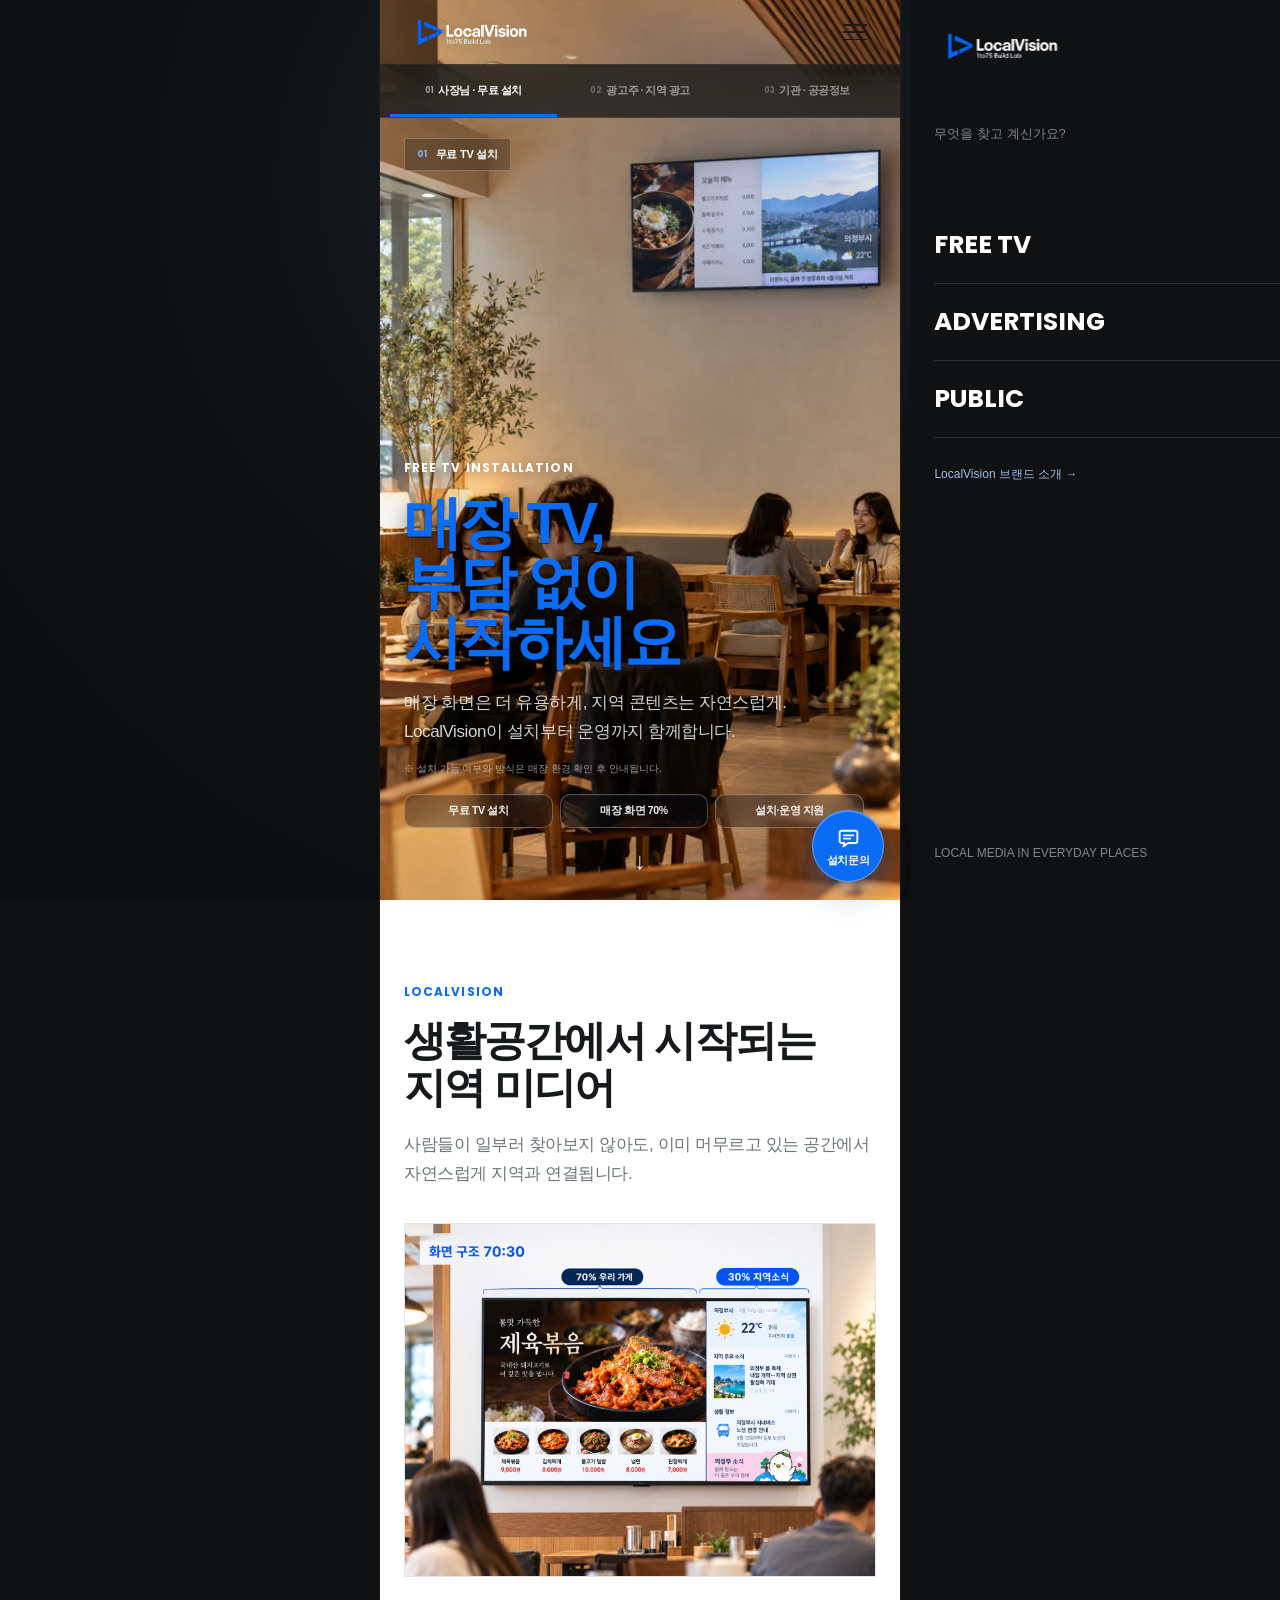
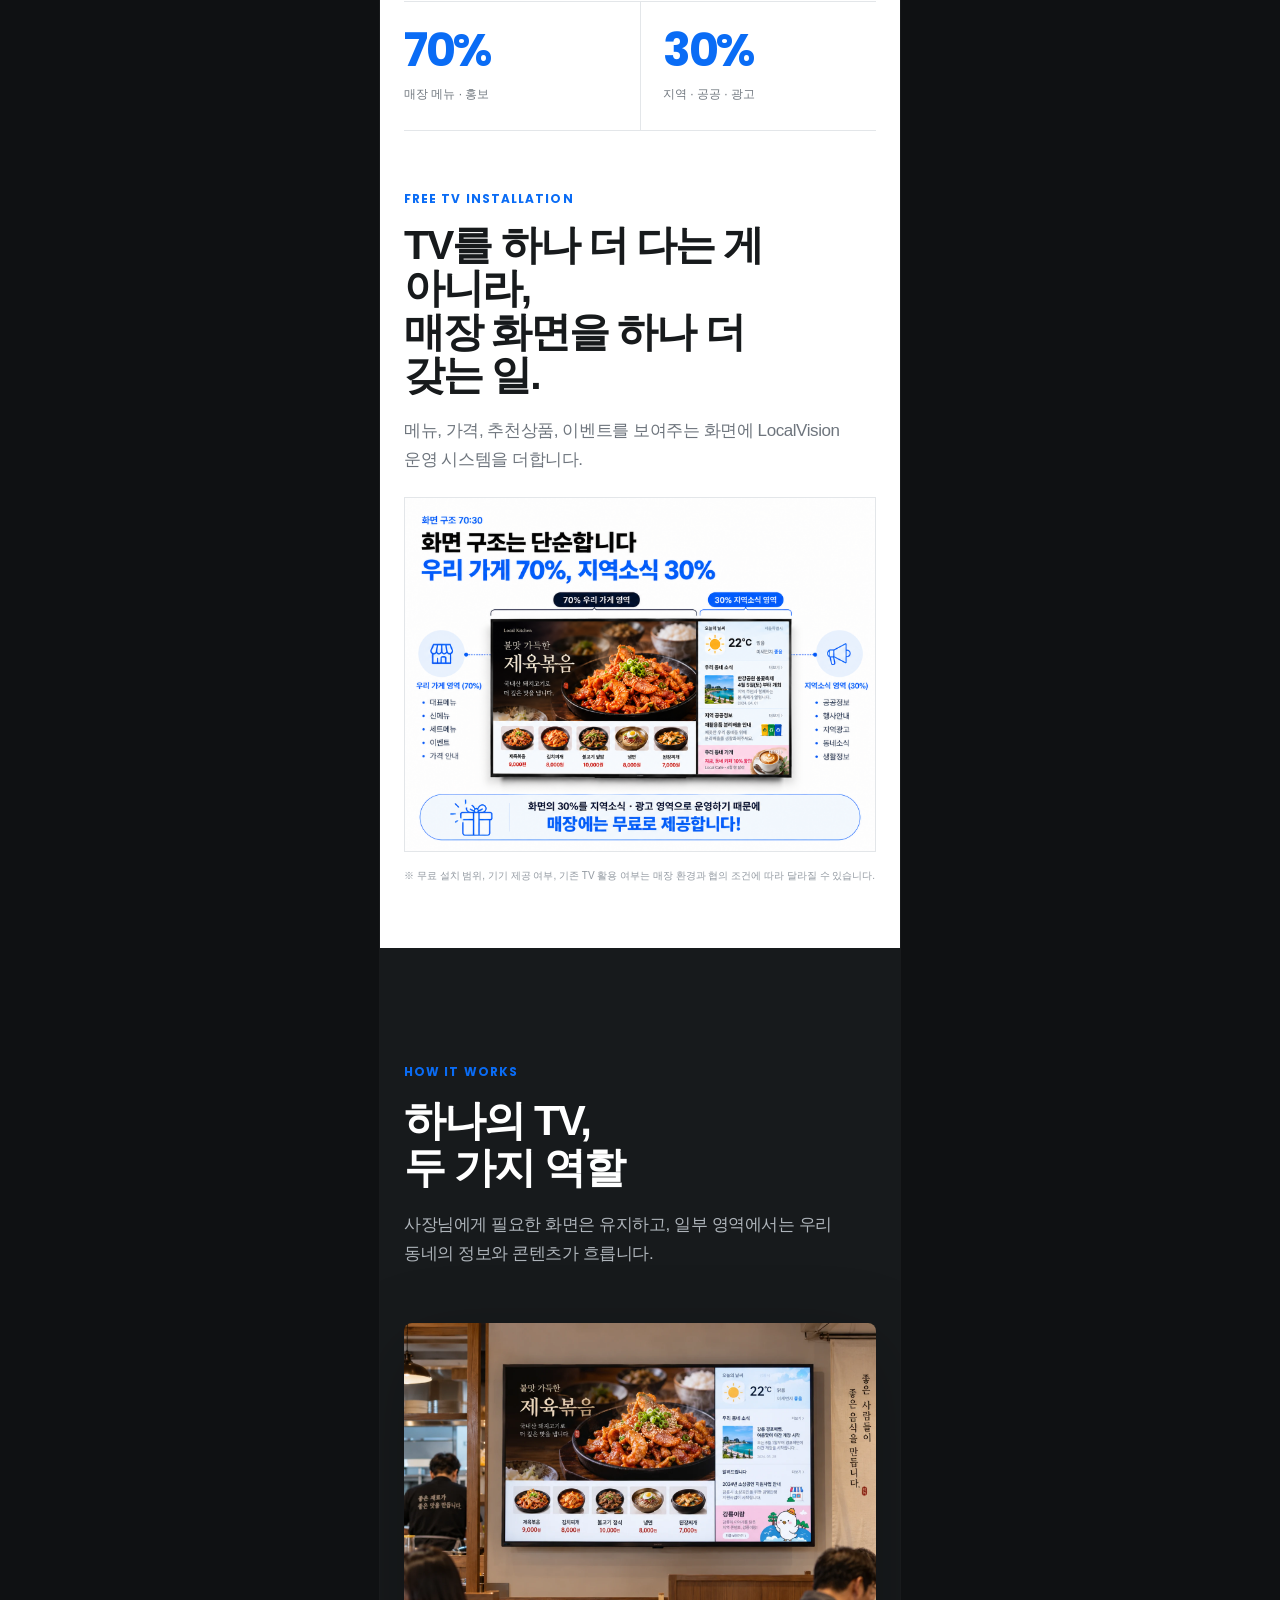
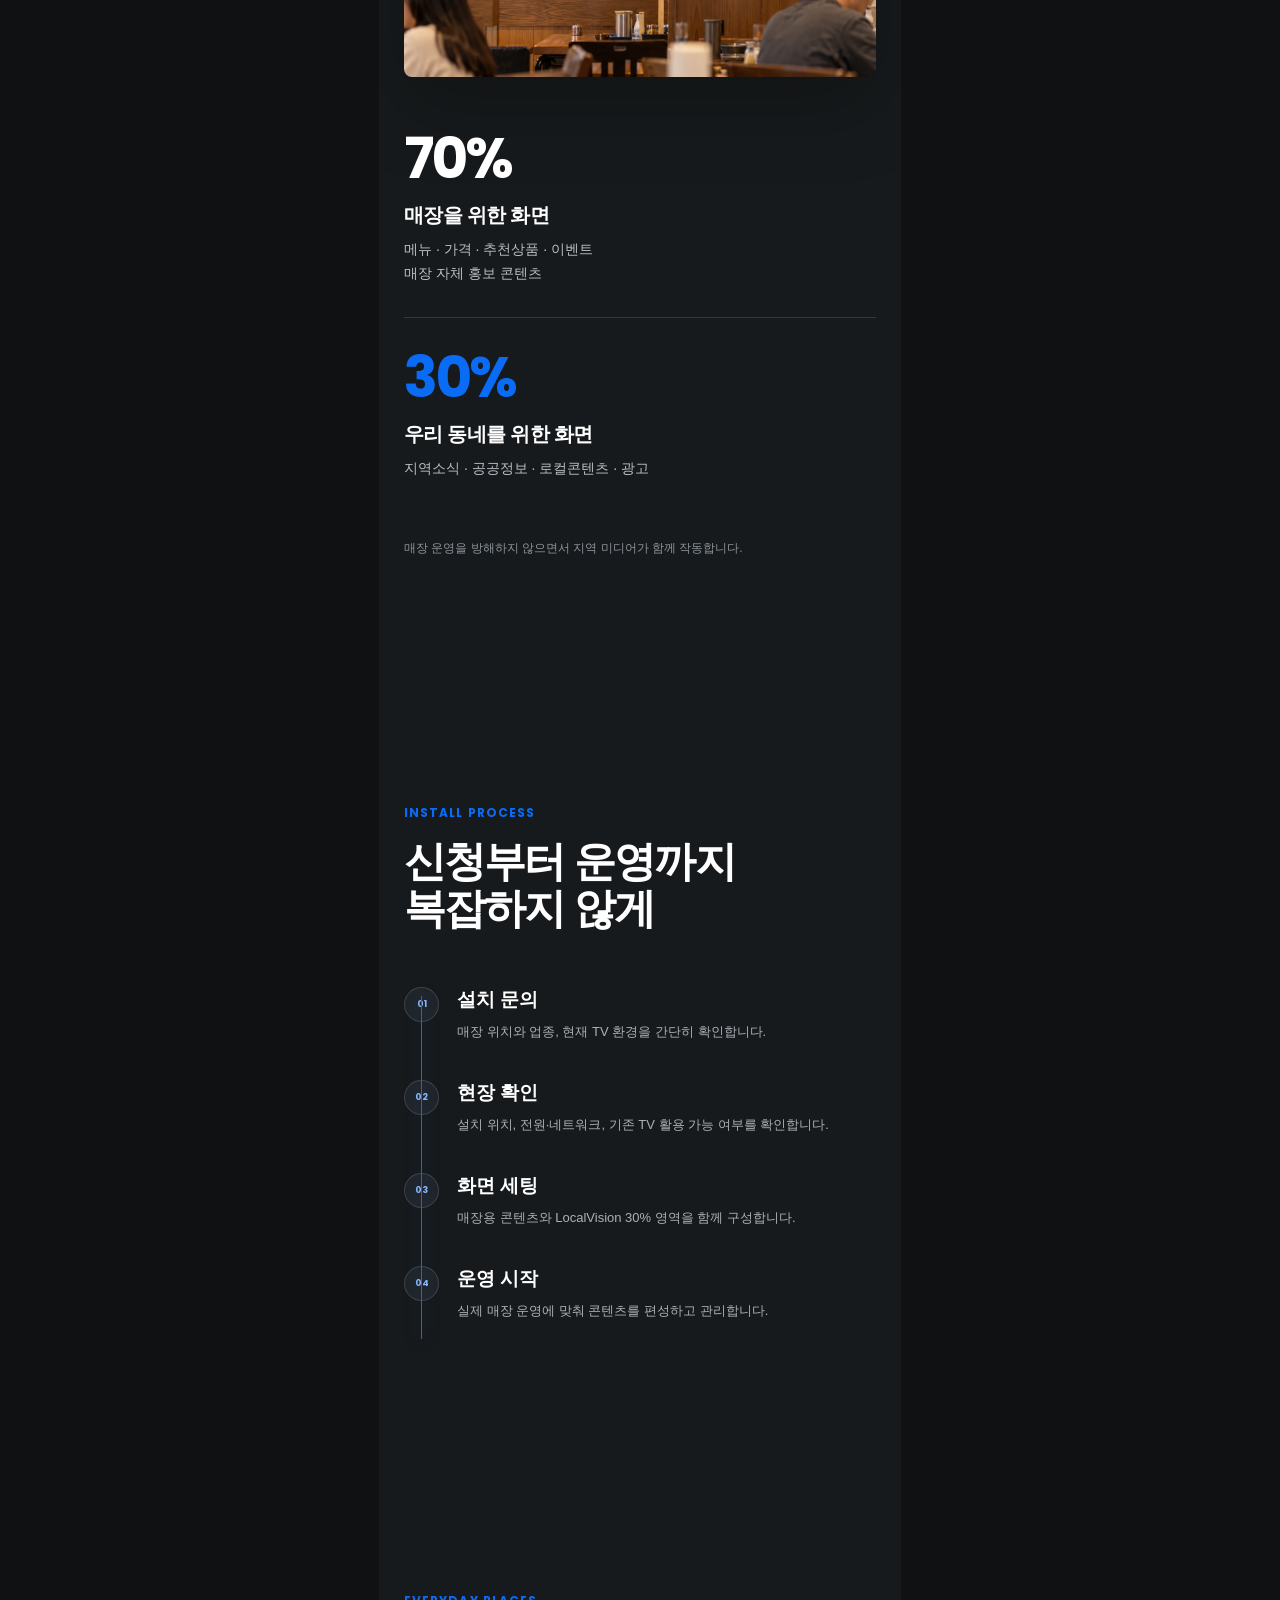
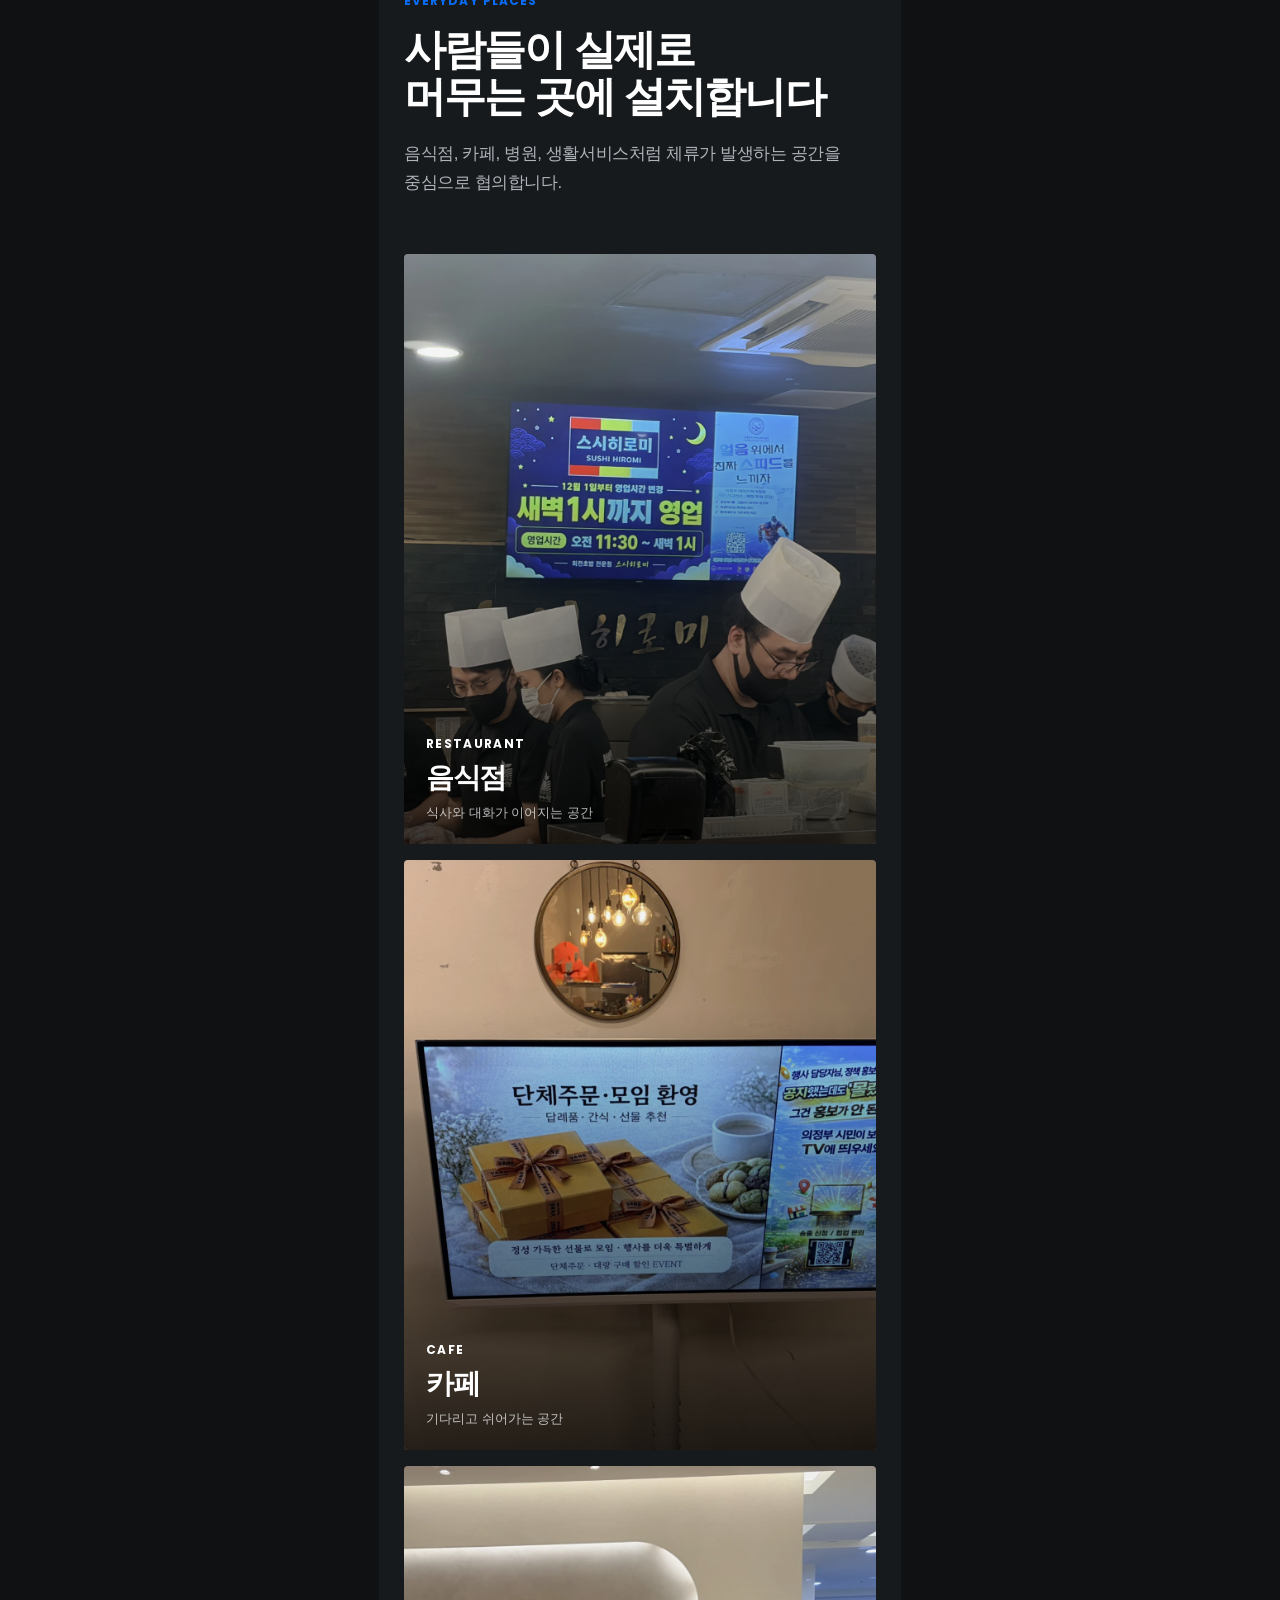
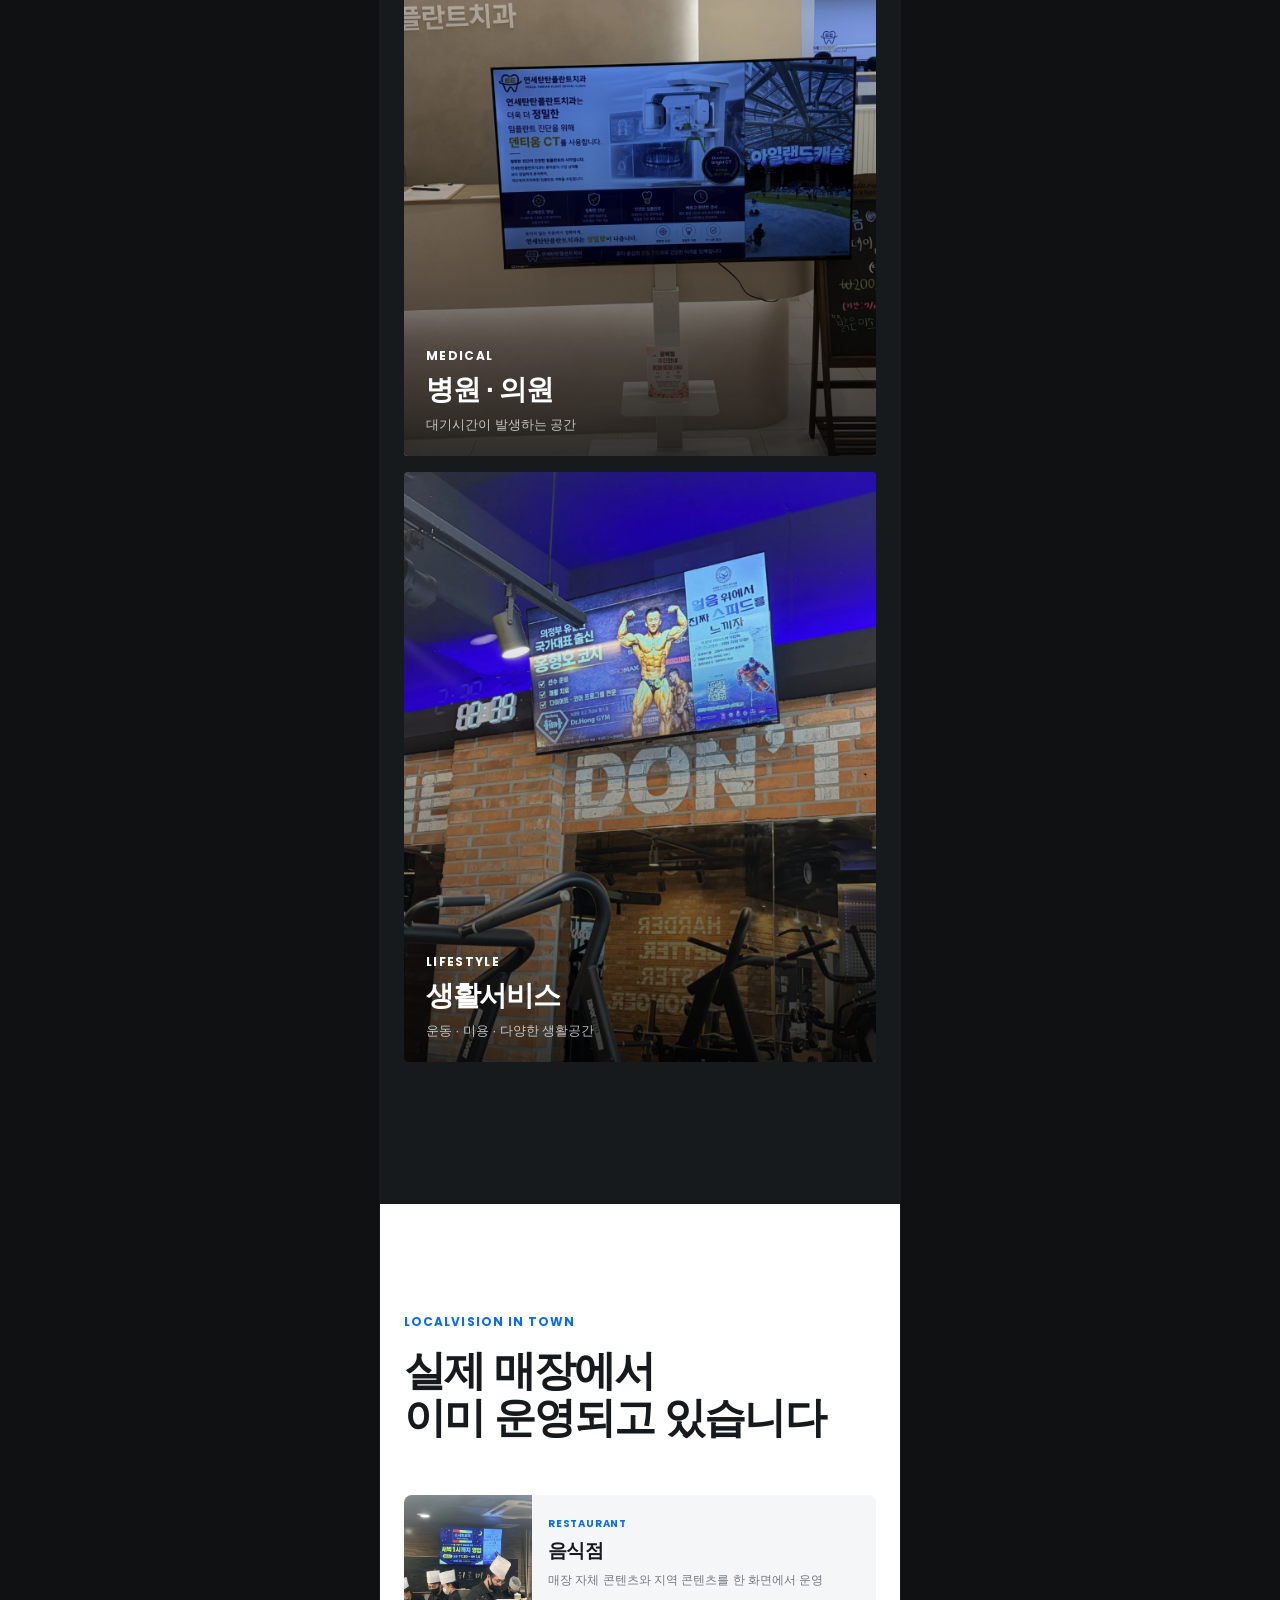
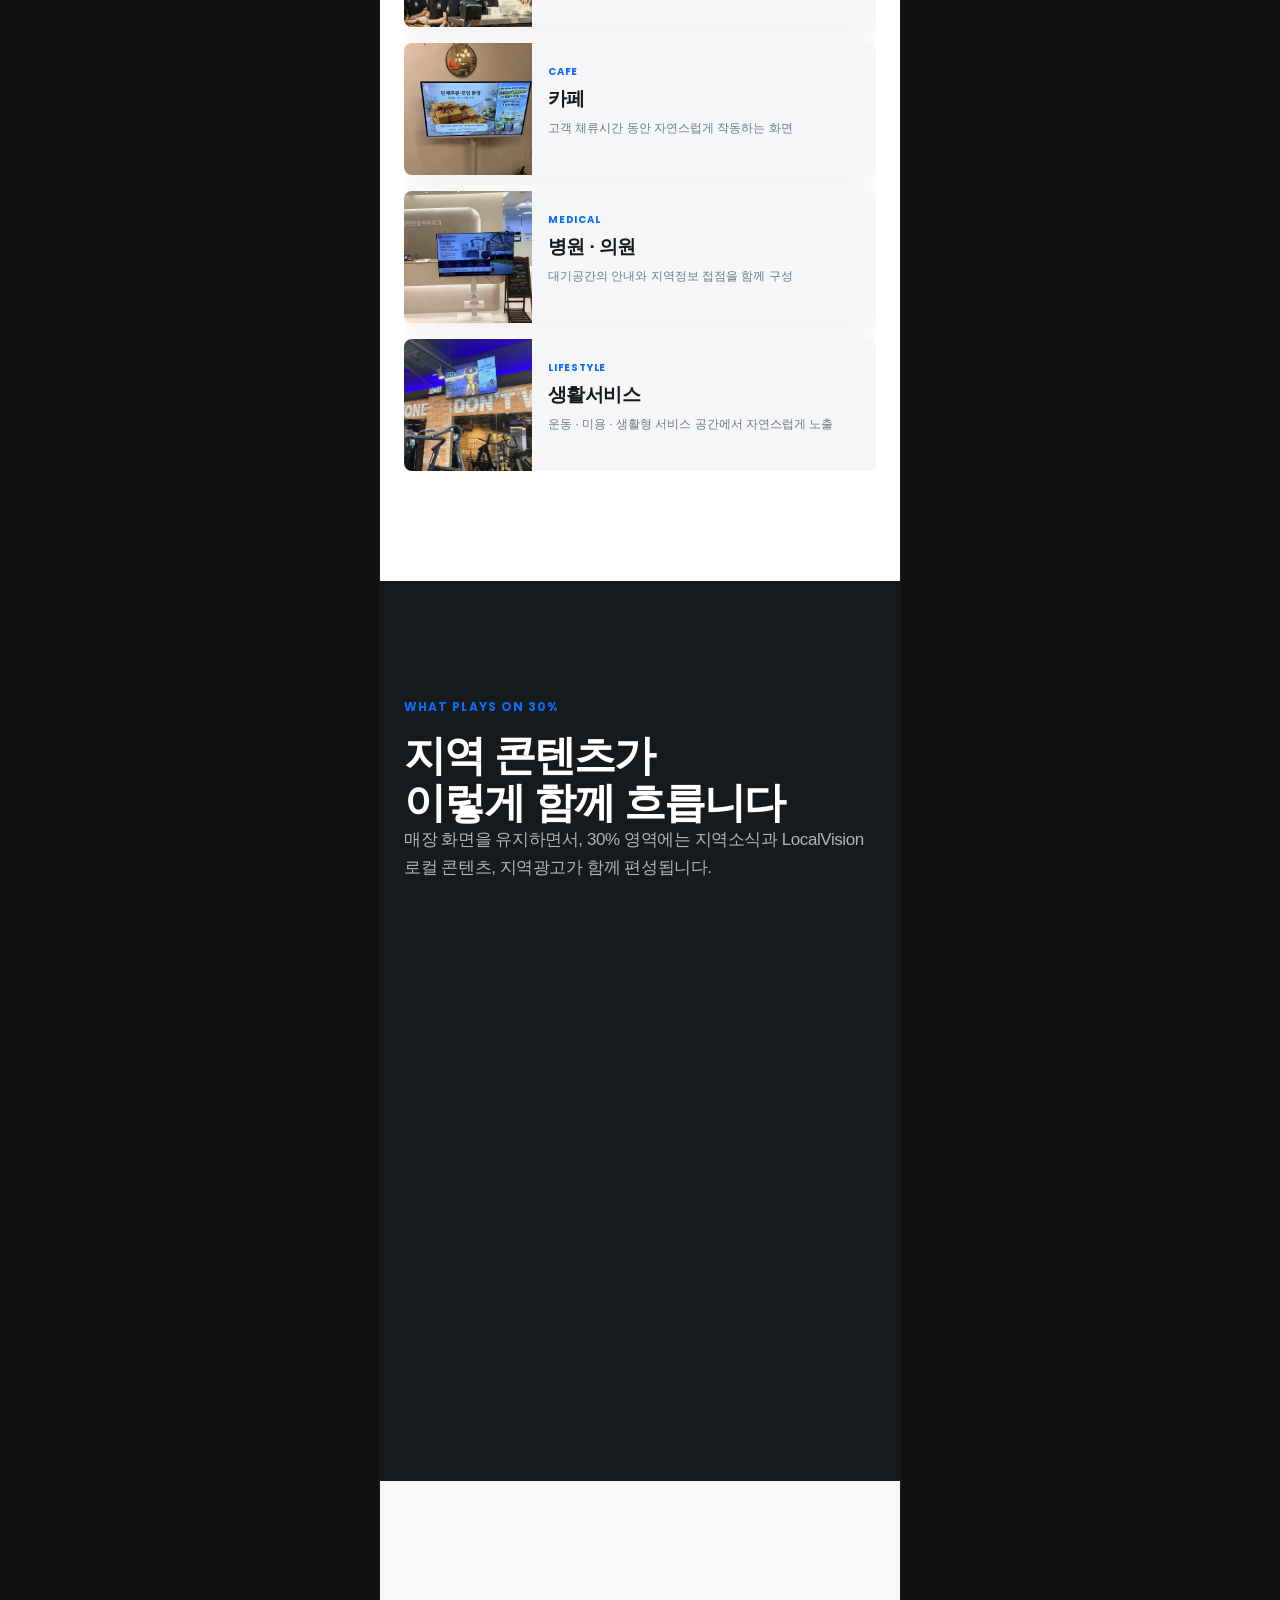
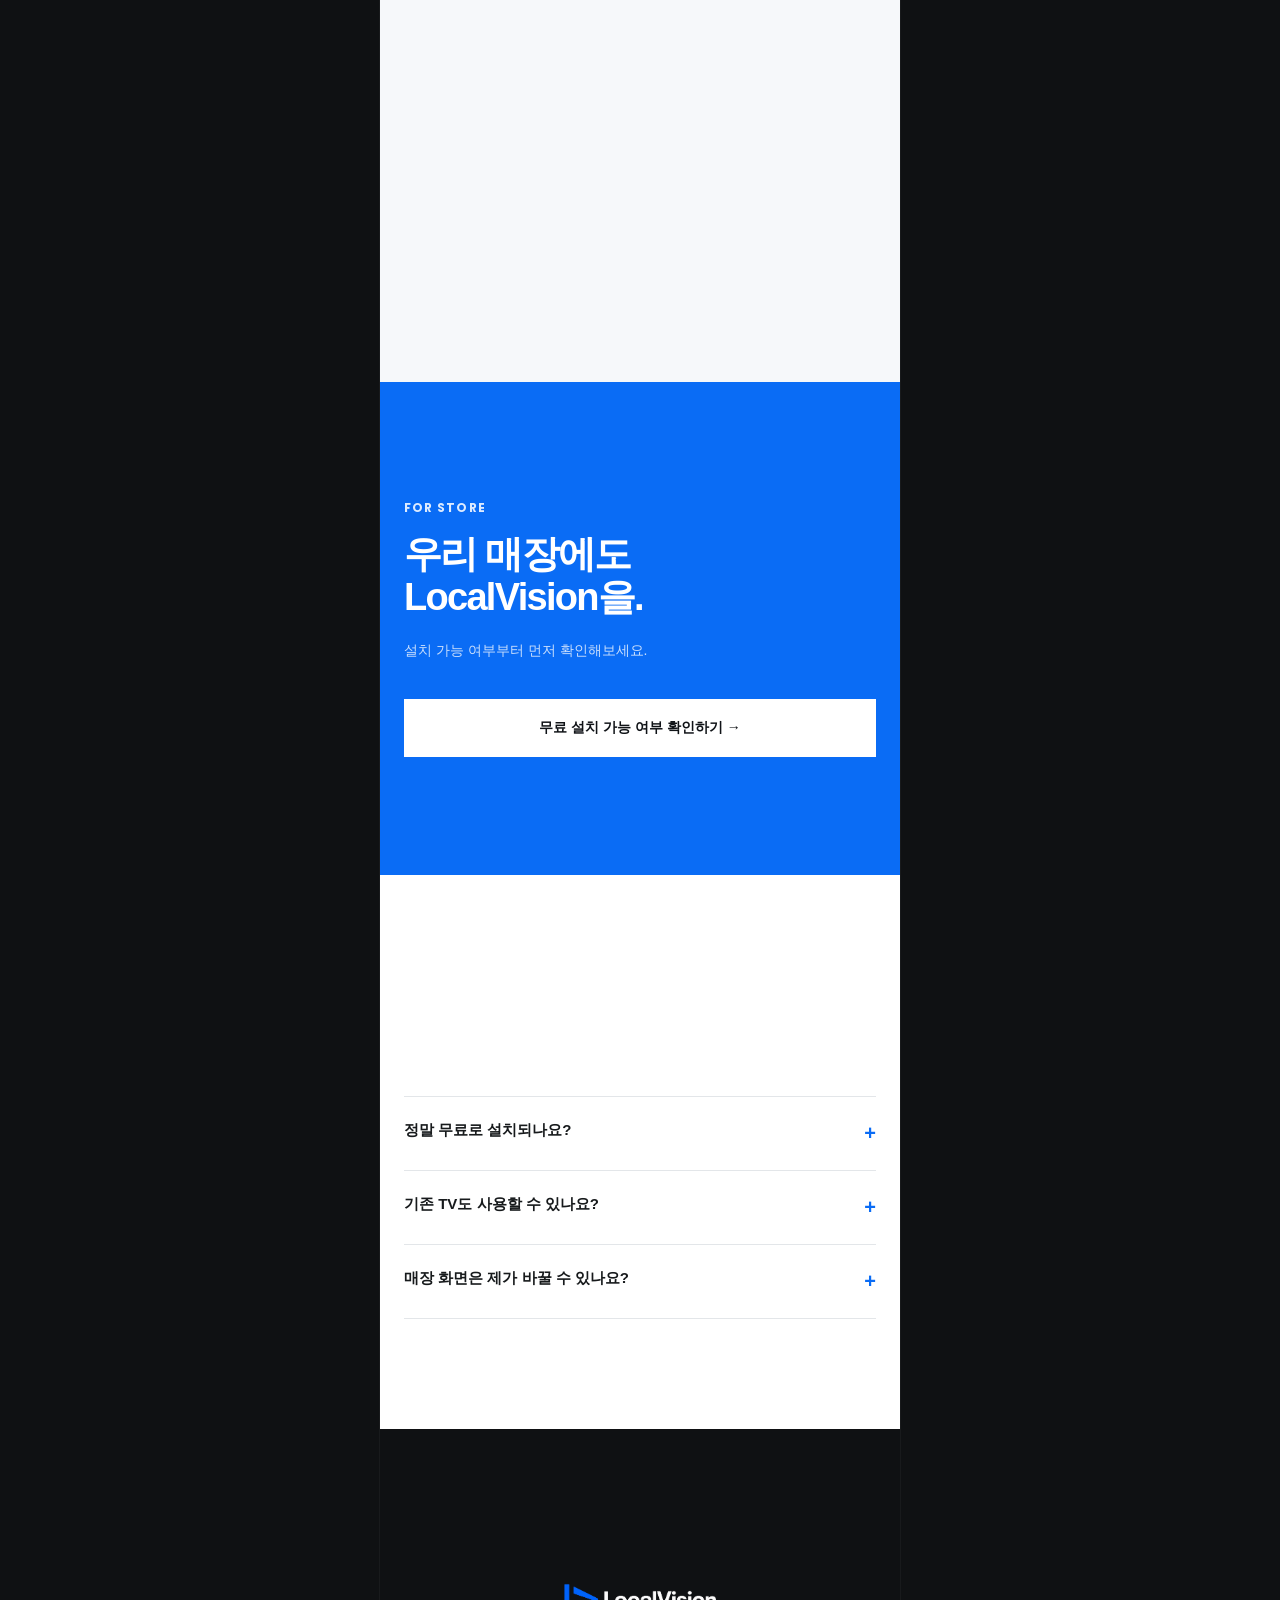
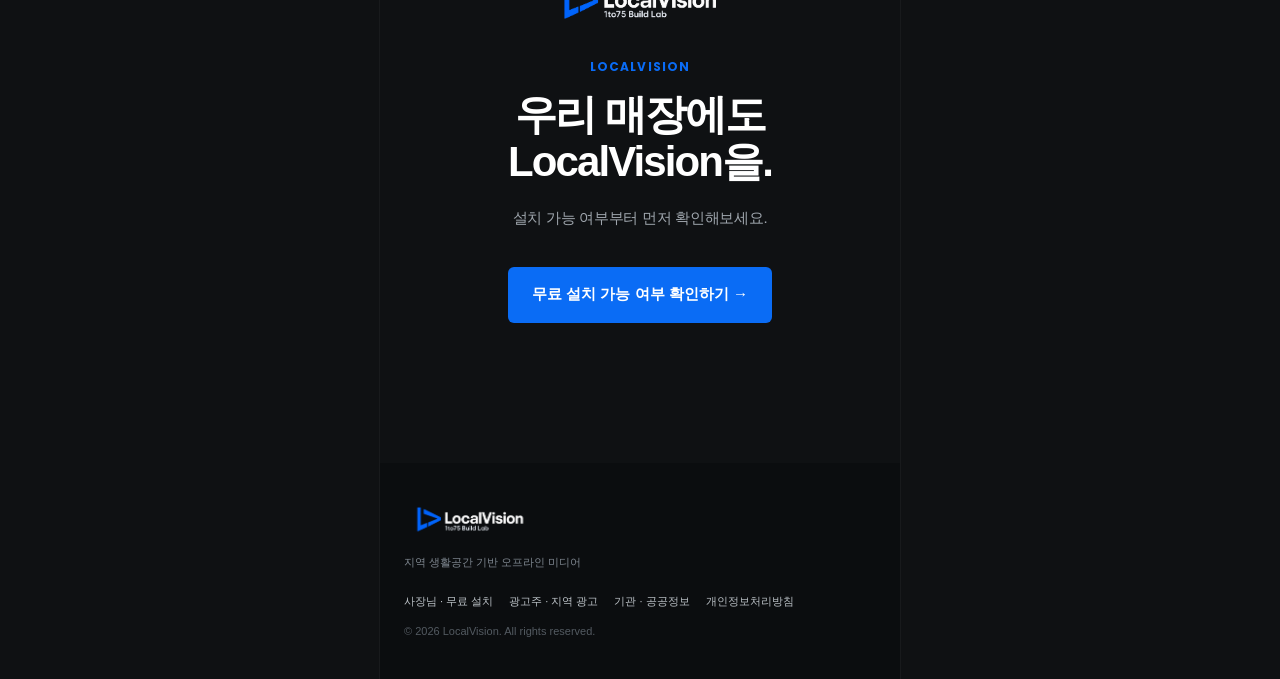
==== index.html @ 18f3e0e1 "Add files via upload" ====
<!doctype html>
<html lang="ko">
<head>
  <meta charset="utf-8" />
  <meta name="viewport" content="width=device-width,initial-scale=1,viewport-fit=cover" />
  <meta name="theme-color" content="#0F1113" />
  <meta name="description" content="LocalVision — 의정부 생활공간 기반 오프라인 미디어. 무료 TV 설치, 지역 광고, 공공정보 송출을 하나의 네트워크로 연결합니다." />
  <meta property="og:title" content="LocalVision — 의정부의 일상에 가장 가까운 미디어" />
  <meta property="og:description" content="무료 TV 설치 · 광고 문의 · 공공정보 송출. 사람들이 머무는 생활공간에서 지역과 사람을 연결합니다." />
  <meta property="og:type" content="website" />
  <meta property="og:image" content="assets/images/hero/hero-poster.webp" />
  <title>LocalVision — 지역 생활공간 기반 오프라인 미디어</title>
  <link rel="icon" href="assets/icons/favicon.svg" type="image/svg+xml" />
  <link rel="stylesheet" href="css/reset.css" />
  <link rel="stylesheet" href="css/variables.css" />
  <link rel="stylesheet" href="css/global.css" />
  <link rel="stylesheet" href="css/components.css" />
  <link rel="stylesheet" href="css/animations.css" />
  <link rel="stylesheet" href="css/mode.css" />
  <script defer src="js/main.js"></script>
  <script defer src="js/animations.js"></script>
  <script defer src="js/modal.js"></script>
  <script defer src="js/mode.js"></script>
</head>
<body data-mode="install">
  <div class="site-shell" id="top">
    <header class="site-header" id="siteHeader">
      <a class="header-brand" href="#top" aria-label="LocalVision 홈">
        <img class="brand-logo-full" src="assets/logo/lv-logo-lockup-white.png" alt="LocalVision" />
      </a>
      <button class="menu-btn" id="menuOpen" type="button" aria-label="메뉴 열기" aria-controls="menuOverlay" aria-expanded="false">
        <span class="menu-lines"><span></span></span>
      </button>
    </header>

    <nav class="service-tabs" id="serviceTabs" role="tablist" aria-label="LocalVision 이용 목적">
      <button class="service-tab is-active" type="button" role="tab" aria-selected="true" aria-controls="panel-install" id="tab-install" data-mode-tab="install">
        <span class="service-tab-index">01</span><span>사장님 · 무료 설치</span>
      </button>
      <button class="service-tab" type="button" role="tab" aria-selected="false" aria-controls="panel-ads" id="tab-ads" data-mode-tab="ads">
        <span class="service-tab-index">02</span><span>광고주 · 지역 광고</span>
      </button>
      <button class="service-tab" type="button" role="tab" aria-selected="false" aria-controls="panel-public" id="tab-public" data-mode-tab="public">
        <span class="service-tab-index">03</span><span>기관 · 공공정보</span>
      </button>
      <span class="service-tab-indicator" aria-hidden="true"></span>
    </nav>

    <aside class="menu-overlay" id="menuOverlay" aria-hidden="true">
      <div class="menu-top">
        <div class="header-brand"><img class="brand-logo-full" src="assets/logo/lv-logo-lockup-white.png" alt="LocalVision" /></div>
        <button class="menu-close" id="menuClose" type="button" aria-label="메뉴 닫기">×</button>
      </div>
      <div class="menu-mode-title">무엇을 찾고 계신가요?</div>
      <nav class="menu-nav" aria-label="서비스 메뉴">
        <button class="menu-link menu-mode-link" type="button" data-mode-tab="install"><b>FREE TV</b><small>사장님 · 무료 설치</small></button>
        <button class="menu-link menu-mode-link" type="button" data-mode-tab="ads"><b>ADVERTISING</b><small>광고주 · 지역 광고</small></button>
        <button class="menu-link menu-mode-link" type="button" data-mode-tab="public"><b>PUBLIC</b><small>기관 · 공공정보</small></button>
      </nav>
      <a class="menu-about-link" href="#brandStory">LocalVision 브랜드 소개 →</a>
      <div class="menu-footer">LOCAL MEDIA IN EVERYDAY PLACES</div>
    </aside>

    <main>
      <!-- DYNAMIC HERO -->
      <section class="hero hero--mode" id="home" aria-label="LocalVision 서비스 소개">
        <div class="hero-media">
          <video id="heroVideo" class="hero-video" autoplay muted loop playsinline preload="auto" poster="assets/images/hero/hero-poster.webp" aria-hidden="true">
            <source src="assets/video/hero-mode-tabs.mp4" type="video/mp4" />
          </video>
          <img src="assets/images/hero/hero-poster.webp" alt="LocalVision이 설치된 생활공간 예시" loading="eager" decoding="async" />
        </div>
        <div class="hero-overlay"></div>
        <div class="hero-mode-wash" aria-hidden="true"></div>
        <div class="hero-copy hero-copy--dynamic" id="heroCopy">
          <span class="eyebrow hero-mode-eyebrow" id="heroEyebrow">FREE TV INSTALLATION</span>
          <h1 class="display" id="heroTitle">매장 TV,<br />부담 없이 시작하세요</h1>
          <p class="body-lg" id="heroDesc">매장 화면은 더 유용하게, 지역 콘텐츠는 자연스럽게.<br />LocalVision이 설치부터 운영까지 함께합니다.</p>
          <p class="hero-note" id="heroNote">※ 설치 가능 여부와 방식은 매장 환경 확인 후 안내됩니다.</p>
          <div class="hero-assist-tabs" id="heroAssistTabs" aria-label="서비스 핵심 안내">
            <span class="hero-assist-tab">무료 TV 설치</span>
            <span class="hero-assist-tab">매장 화면 70%</span>
            <span class="hero-assist-tab">설치·운영 지원</span>
          </div>
        </div>
        <div class="hero-mode-chip" id="heroModeChip"><span>01</span> 무료 TV 설치</div>
        <div class="scroll-cue" aria-hidden="true">↓</div>
        <div class="hero-curtain hero-curtain--left"></div>
        <div class="hero-curtain hero-curtain--right"></div>
        <div class="hero-intro" aria-hidden="true"><strong>LocalVision</strong><div class="hero-intro-line"></div></div>
      </section>

      <!-- SHARED BRAND STORY -->
      <section class="brand-snapshot section--white" id="brandStory">
        <div class="brand-snapshot-copy reveal">
          <span class="eyebrow">LOCALVISION</span>
          <h2 class="h2">생활공간에서 시작되는<br />지역 미디어</h2>
          <p class="body-lg muted">사람들이 일부러 찾아보지 않아도, 이미 머무르고 있는 공간에서 자연스럽게 지역과 연결됩니다.</p>
        </div>
        <figure class="brand-snapshot-media reveal zoomable-media" data-lightbox-image="assets/images/custom/brand-story-70-30.png" data-lightbox-alt="생활공간 안에서 70대 30 구조로 운영되는 LocalVision TV 예시">
          <img src="assets/images/custom/brand-story-70-30.png" alt="생활공간 안에서 70대 30 구조로 운영되는 LocalVision TV 예시" loading="lazy" decoding="async" />
        </figure>
        <div class="brand-snapshot-grid reveal">
          <div><strong>70%</strong><span>매장 메뉴 · 홍보</span></div>
          <div><strong>30%</strong><span>지역 · 공공 · 광고</span></div>
        </div>
      </section>

      <!-- INSTALL PANEL -->
      <div class="mode-panel is-active" id="panel-install" role="tabpanel" aria-labelledby="tab-install" data-mode-panel="install">
        <section class="section section--white mode-opening">
          <div class="reveal">
            <span class="eyebrow">FREE TV INSTALLATION</span>
            <h2 class="h2">TV를 하나 더 다는 게 아니라,<br />매장 화면을 하나 더 <span class="keep-together">갖는 일.</span></h2>
            <p class="body-lg muted">메뉴, 가격, 추천상품, 이벤트를 보여주는 화면에 LocalVision 운영 시스템을 더합니다.</p>
          </div>
          <figure class="mode-opening-visual scale-reveal zoomable-media" data-lightbox-image="assets/images/custom/install-structure-infographic.png" data-lightbox-alt="우리 가게 70퍼센트와 지역소식 30퍼센트 구조를 설명하는 인포그래픽">
            <img src="assets/images/custom/install-structure-infographic.png" alt="우리 가게 70퍼센트와 지역소식 30퍼센트 구조를 설명하는 인포그래픽" loading="lazy" decoding="async" />
          </figure>
          <p class="legal-note reveal">※ 무료 설치 범위, 기기 제공 여부, 기존 TV 활용 여부는 매장 환경과 협의 조건에 따라 달라질 수 있습니다.</p>
        </section>

        <section class="section section--dark split-section">
          <div class="split-intro reveal"><span class="eyebrow">HOW IT WORKS</span><h2 class="h2">하나의 TV,<br />두 가지 역할</h2><p class="body-lg muted">사장님에게 필요한 화면은 유지하고, 일부 영역에서는 우리 동네의 정보와 콘텐츠가 흐릅니다.</p></div>
          <div class="tv-stage scale-reveal">
            <figure class="tv-photo" id="tvPhotoInstall">
              <img src="assets/images/localvision-70-30.webp" alt="매장 안 LocalVision TV 예시" loading="lazy" decoding="async" />

            </figure>
          </div>
          <div class="split-explain reveal">
            <div class="split-block"><strong class="split-number">70%</strong><h3 class="split-title">매장을 위한 화면</h3><p class="split-text">메뉴 · 가격 · 추천상품 · 이벤트<br />매장 자체 홍보 콘텐츠</p></div>
            <div class="split-block split-block--local"><strong class="split-number">30%</strong><h3 class="split-title">우리 동네를 위한 화면</h3><p class="split-text">지역소식 · 공공정보 · 로컬콘텐츠 · 광고</p></div>
            <p class="microcopy">매장 운영을 방해하지 않으면서 지역 미디어가 함께 작동합니다.</p>
          </div>
        </section>

        <section class="section section--dark process-section">
          <div class="reveal"><span class="eyebrow">INSTALL PROCESS</span><h2 class="h2">신청부터 운영까지<br />복잡하지 않게</h2></div>
          <div class="process-rail" data-progress-rail>
            <article class="process-step reveal"><em>01</em><div><b>설치 문의</b><p>매장 위치와 업종, 현재 TV 환경을 간단히 확인합니다.</p></div></article>
            <article class="process-step reveal"><em>02</em><div><b>현장 확인</b><p>설치 위치, 전원·네트워크, 기존 TV 활용 가능 여부를 확인합니다.</p></div></article>
            <article class="process-step reveal"><em>03</em><div><b>화면 세팅</b><p>매장용 콘텐츠와 LocalVision 30% 영역을 함께 구성합니다.</p></div></article>
            <article class="process-step reveal"><em>04</em><div><b>운영 시작</b><p>실제 매장 운영에 맞춰 콘텐츠를 편성하고 관리합니다.</p></div></article>
            <span class="process-progress" aria-hidden="true"></span>
          </div>
        </section>

        <section class="section section--dark places">
          <div class="places-intro reveal"><span class="eyebrow">EVERYDAY PLACES</span><h2 class="h2">사람들이 실제로<br />머무는 곳에 설치합니다</h2><p class="body-lg muted">음식점, 카페, 병원, 생활서비스처럼 체류가 발생하는 공간을 중심으로 협의합니다.</p></div>
          <div class="place-stack">
            <article class="place-card scale-reveal"><img src="assets/images/places/place-restaurant-real.webp" alt="음식점 속 LocalVision 예시" loading="lazy" /><div class="place-copy"><span class="place-en">RESTAURANT</span><strong class="place-ko">음식점</strong><p class="place-desc">식사와 대화가 이어지는 공간</p></div></article>
            <article class="place-card scale-reveal"><img src="assets/images/places/place-cafe-real.webp" alt="카페 속 LocalVision 예시" loading="lazy" /><div class="place-copy"><span class="place-en">CAFE</span><strong class="place-ko">카페</strong><p class="place-desc">기다리고 쉬어가는 공간</p></div></article>
            <article class="place-card scale-reveal"><img src="assets/images/places/place-medical-real.webp" alt="병원 대기공간 LocalVision 예시" loading="lazy" /><div class="place-copy"><span class="place-en">MEDICAL</span><strong class="place-ko">병원 · 의원</strong><p class="place-desc">대기시간이 발생하는 공간</p></div></article>
            <article class="place-card scale-reveal"><img src="assets/images/places/place-lifestyle-real.webp" alt="생활서비스 공간 LocalVision 예시" loading="lazy" /><div class="place-copy"><span class="place-en">LIFESTYLE</span><strong class="place-ko">생활서비스</strong><p class="place-desc">운동 · 미용 · 다양한 생활공간</p></div></article>
          </div>
        </section>

        <section class="section section--white">
          <div class="reveal"><span class="eyebrow">LOCALVISION IN TOWN</span><h2 class="h2">실제 매장에서<br />이미 운영되고 있습니다</h2></div>
          <div class="case-stack">
            <article class="case-card reveal case-flyin" data-lightbox-image="assets/images/stores/store-restaurant-real.webp" data-lightbox-alt="음식점 LocalVision 운영 사례">
              <div class="case-media"><img src="assets/images/stores/store-restaurant-real.webp" alt="음식점 LocalVision 운영 사례" loading="lazy"/></div>
              <div class="case-copy"><small>RESTAURANT</small><b>음식점</b><p>매장 자체 콘텐츠와 지역 콘텐츠를 한 화면에서 운영</p></div>
            </article>
            <article class="case-card reveal case-flyin" data-lightbox-image="assets/images/stores/store-cafe-real.webp" data-lightbox-alt="카페 LocalVision 운영 사례">
              <div class="case-media"><img src="assets/images/stores/store-cafe-real.webp" alt="카페 LocalVision 운영 사례" loading="lazy"/></div>
              <div class="case-copy"><small>CAFE</small><b>카페</b><p>고객 체류시간 동안 자연스럽게 작동하는 화면</p></div>
            </article>
            <article class="case-card reveal case-flyin" data-lightbox-image="assets/images/stores/store-medical-real.webp" data-lightbox-alt="병원 의원 LocalVision 운영 사례">
              <div class="case-media"><img src="assets/images/stores/store-medical-real.webp" alt="병원 의원 LocalVision 운영 사례" loading="lazy"/></div>
              <div class="case-copy"><small>MEDICAL</small><b>병원 · 의원</b><p>대기공간의 안내와 지역정보 접점을 함께 구성</p></div>
            </article>
            <article class="case-card reveal case-flyin" data-lightbox-image="assets/images/stores/store-lifestyle-real.webp" data-lightbox-alt="생활서비스 LocalVision 운영 사례">
              <div class="case-media"><img src="assets/images/stores/store-lifestyle-real.webp" alt="생활서비스 LocalVision 운영 사례" loading="lazy"/></div>
              <div class="case-copy"><small>LIFESTYLE</small><b>생활서비스</b><p>운동 · 미용 · 생활형 서비스 공간에서 자연스럽게 노출</p></div>
            </article>
          </div>
        </section>

        <section class="section section--dark content-showcase-section">
          <div class="reveal"><span class="eyebrow">WHAT PLAYS ON 30%</span><h2 class="h2">지역 콘텐츠가<br />이렇게 함께 흐릅니다</h2><p class="body-lg muted">매장 화면을 유지하면서, 30% 영역에는 지역소식과 LocalVision 로컬 콘텐츠, 지역광고가 함께 편성됩니다.</p></div>
          <div class="content-image-accordion reveal" data-image-accordion>
            <figure class="content-image-panel is-active" data-image-panel tabindex="0">
              <img src="assets/images/content/content-news.webp" alt="LocalVision 지역소식 콘텐츠 예시" loading="lazy" />
              <figcaption><small>LOCAL NEWS</small><b>지역소식</b></figcaption>
            </figure>
            <figure class="content-image-panel" data-image-panel tabindex="0">
              <img src="assets/images/content/content-toon.webp" alt="LocalVision 의정부툰 콘텐츠 예시" loading="lazy" />
              <figcaption><small>LOCAL CONTENT</small><b>의정부툰</b></figcaption>
            </figure>
            <figure class="content-image-panel" data-image-panel tabindex="0">
              <img src="assets/images/content/content-ad.webp" alt="LocalVision 지역광고 콘텐츠 예시" loading="lazy" />
              <figcaption><small>LOCAL AD</small><b>지역광고</b></figcaption>
            </figure>
          </div>
        </section>

                <section class="partner-section partner-section--soft" aria-label="설치 파트너사"><div class="partner-intro reveal"><span class="eyebrow">STORE PARTNERS</span><h2 class="h2">의정부 로컬 매장과<br />함께 운영하고 있습니다</h2><p class="body-lg muted">LocalVision이 실제로 설치·운영되고 있는 지역 매장 로고를 모았습니다.</p></div><div class="partner-marquee-viewport reveal"><div class="partner-marquee"><div class="partner-marquee-group"><div class="partner-marquee-card"><img src="assets/images/partners/local-logos/logo-sushi-hiromi.webp" alt="스시히로미 로고" loading="lazy" /></div><div class="partner-marquee-card"><img src="assets/images/partners/local-logos/logo-big-bro-army-stew.webp" alt="큰형네 의정부 부대찌개 로고" loading="lazy" /></div><div class="partner-marquee-card"><img src="assets/images/partners/local-logos/logo-gopne.webp" alt="곱네 한우곱창 로고" loading="lazy" /></div><div class="partner-marquee-card"><img src="assets/images/partners/local-logos/logo-drhong-gym.webp" alt="닥터홍짐 로고" loading="lazy" /></div><div class="partner-marquee-card"><img src="assets/images/partners/local-logos/logo-kyungwon-sikdang.webp" alt="경원식당 민락점 로고" loading="lazy" /></div><div class="partner-marquee-card"><img src="assets/images/partners/local-logos/logo-kyochon.webp" alt="교촌치킨 금오점 로고" loading="lazy" /></div><div class="partner-marquee-card"><img src="assets/images/partners/local-logos/logo-shininja-bindaetteok.webp" alt="신인자 빈대떡 로고" loading="lazy" /></div><div class="partner-marquee-card"><img src="assets/images/partners/local-logos/logo-manhwa-ganjang-gejang.webp" alt="만화간장게장 로고" loading="lazy" /></div><div class="partner-marquee-card"><img src="assets/images/partners/local-logos/logo-ok-neungi-maeul.webp" alt="OK능이마을 로고" loading="lazy" /></div><div class="partner-marquee-card"><img src="assets/images/partners/local-logos/logo-gukki-gukki.webp" alt="구끼구끼 로고" loading="lazy" /></div></div><div class="partner-marquee-group" aria-hidden="true"><div class="partner-marquee-card"><img src="assets/images/partners/local-logos/logo-sushi-hiromi.webp" alt="스시히로미 로고" loading="lazy" /></div><div class="partner-marquee-card"><img src="assets/images/partners/local-logos/logo-big-bro-army-stew.webp" alt="큰형네 의정부 부대찌개 로고" loading="lazy" /></div><div class="partner-marquee-card"><img src="assets/images/partners/local-logos/logo-gopne.webp" alt="곱네 한우곱창 로고" loading="lazy" /></div><div class="partner-marquee-card"><img src="assets/images/partners/local-logos/logo-drhong-gym.webp" alt="닥터홍짐 로고" loading="lazy" /></div><div class="partner-marquee-card"><img src="assets/images/partners/local-logos/logo-kyungwon-sikdang.webp" alt="경원식당 민락점 로고" loading="lazy" /></div><div class="partner-marquee-card"><img src="assets/images/partners/local-logos/logo-kyochon.webp" alt="교촌치킨 금오점 로고" loading="lazy" /></div><div class="partner-marquee-card"><img src="assets/images/partners/local-logos/logo-shininja-bindaetteok.webp" alt="신인자 빈대떡 로고" loading="lazy" /></div><div class="partner-marquee-card"><img src="assets/images/partners/local-logos/logo-manhwa-ganjang-gejang.webp" alt="만화간장게장 로고" loading="lazy" /></div><div class="partner-marquee-card"><img src="assets/images/partners/local-logos/logo-ok-neungi-maeul.webp" alt="OK능이마을 로고" loading="lazy" /></div><div class="partner-marquee-card"><img src="assets/images/partners/local-logos/logo-gukki-gukki.webp" alt="구끼구끼 로고" loading="lazy" /></div></div></div></div></section>

<section class="mode-cta section--blue">
          <span class="eyebrow">FOR STORE</span><h2>우리 매장에도<br />LocalVision을.</h2><p>설치 가능 여부부터 먼저 확인해보세요.</p><button type="button" class="mode-cta-btn" data-modal-type="store">무료 설치 가능 여부 확인하기 →</button>
        </section>

        <section class="section section--white mode-faq"><div class="reveal"><span class="eyebrow">INSTALL FAQ</span><h2 class="h2">설치 전 많이 묻는 질문</h2></div><div class="faq-list reveal">
          <article class="faq-item"><button class="faq-q" type="button"><span>정말 무료로 설치되나요?</span><span>+</span></button><div class="faq-a"><p>설치 범위와 기기 제공 방식은 매장 환경, 기존 TV 유무, 운영 조건에 따라 달라질 수 있습니다. 먼저 매장 환경을 확인한 뒤 가능한 방식을 안내합니다.</p></div></article>
          <article class="faq-item"><button class="faq-q" type="button"><span>기존 TV도 사용할 수 있나요?</span><span>+</span></button><div class="faq-a"><p>가능한 경우 기존 TV를 활용할 수 있습니다. 화면 비율, 연결 방식, 네트워크 환경을 설치 전 확인합니다.</p></div></article>
          <article class="faq-item"><button class="faq-q" type="button"><span>매장 화면은 제가 바꿀 수 있나요?</span><span>+</span></button><div class="faq-a"><p>매장용 메뉴·홍보 콘텐츠의 변경 방식은 운영 구조에 맞춰 협의합니다. 반복적인 현장 작업을 줄이는 방향으로 운영합니다.</p></div></article>
        </div></section>
      </div>

      <!-- ADVERTISING PANEL -->
      <div class="mode-panel" id="panel-ads" role="tabpanel" aria-labelledby="tab-ads" data-mode-panel="ads" hidden>
        <section class="section section--white mode-opening ad-opening">
          <div class="reveal"><span class="eyebrow">LOCAL ADVERTISING</span><h2 class="h2">지역 사람에게 보여주려면,<br />지역 사람들이 있는 곳으로.</h2><p class="body-lg muted">LocalVision은 의정부 생활공간의 TV를 통해 지역 타깃에게 브랜드를 반복적으로 노출합니다.</p></div>
          <div class="metric-stage reveal" data-metric-stage>
            <div class="metric-main"><strong data-count="42" data-suffix="+">42+</strong><span>의정부 생활공간 제휴 매장</span></div>
            <div class="metric-row"><div><strong data-count="364200" data-format="comma">364,200</strong><span>1개월 노출 사례</span></div><div><strong data-count="30" data-suffix=" MIN">30 MIN</strong><span>체류 기반 노출 환경</span></div></div>
            <p>* 노출 사례와 체류환경은 운영기간·매장별 조건에 따라 달라질 수 있습니다.</p>
          </div>
        </section>

        <section class="section section--black ad-network-fullbleed" aria-label="의정부 시민 생활권 로컬비전 네트워크">
          <div class="ad-network-bg-accessible">
            <span>LOCAL NETWORK</span>
            <h2>의정부 시민 생활권 안에서 브랜드를 반복해서 보여줍니다</h2>
            <p>사람들이 먹고, 쉬고, 기다리는 공간에 설치된 로컬비전 네트워크를 통해 지역 타깃에게 더 가까운 광고를 전달합니다.</p>
            <strong>42 운영거점 · 의정부시 전역</strong>
          </div>
          <a class="ad-network-bg-cta" href="https://lvhp.pages.dev/" target="_blank" rel="noopener noreferrer">송출 매장 보기 →</a>
        </section>

        <section class="section section--black">
          <div class="reveal"><span class="eyebrow">STAY · SEE · REMEMBER</span><h2 class="h2">지나가는 3초보다<br />머무는 시간을 봅니다</h2><p class="body-lg muted">주문하고, 기다리고, 식사하고, 쉬는 동안 화면은 생활공간 안에 계속 존재합니다.</p></div>
          <div class="flow reveal"><div class="flow-step"><div class="flow-num">01</div><div class="flow-main"><b>입장</b><p>광고를 보기 위해 방문한 게 아니라 이미 공간에 들어온 상태.</p></div></div><div class="flow-step"><div class="flow-num">02</div><div class="flow-main"><b>대기 · 주문</b><p>메뉴와 함께 화면을 자연스럽게 마주칩니다.</p><span class="tv-mini">TV CONTACT</span></div></div><div class="flow-step"><div class="flow-num">03</div><div class="flow-main"><b>체류</b><p>머무는 동안 반복적으로 콘텐츠가 노출됩니다.</p><span class="tv-mini">REPEAT</span></div></div><div class="flow-step"><div class="flow-num">04</div><div class="flow-main"><b>행동</b><p>QR · 검색 · 방문 · 캠페인 참여로 이어질 수 있습니다.</p></div></div></div>
        </section>

        <section class="section section--white">
          <div class="reveal"><span class="eyebrow">CAMPAIGN OPTIONS</span><h2 class="h2">광고만 틀지 않고,<br />캠페인을 설계합니다</h2></div>
          <div class="offer-grid">
            <article class="offer-card reveal"><span>01</span><small>SCREEN</small><h3>지역 TV 송출</h3><p>캠페인 기간과 생활권에 맞춰 LocalVision 화면에 광고를 편성합니다.</p></article>
            <article class="offer-card offer-card--dark reveal"><span>02</span><small>CREATIVE</small><h3>콘텐츠 제작</h3><p>TV 화면에 맞는 광고 이미지·영상 제작을 함께 설계할 수 있습니다.</p></article>
            <article class="offer-card reveal"><span>03</span><small>ONLINE × OFFLINE</small><h3>SNS 연계</h3><p>인스타그램 콘텐츠와 매장 TV를 연결해 지역 반응을 확장할 수 있습니다.</p></article>
          </div>
        </section>

        <section class="section section--white content-single-section">
          <div class="reveal"><span class="eyebrow">ON-SCREEN CREATIVE</span><h2 class="h2">실제 화면에서는<br />이렇게 보입니다</h2><p class="body-lg muted">지역 광고도 TV 30% 화면에 맞게 세로형 콘텐츠로 편성할 수 있습니다.</p></div>
          <div class="content-image-accordion ad-creative-accordion reveal" data-image-accordion>
            <figure class="content-image-panel is-active" data-image-panel tabindex="0">
              <img src="assets/images/content/content-ad.webp" alt="치과 광고 콘텐츠 예시" loading="lazy" />
              <figcaption><small>LOCAL AD</small><b>치과 광고</b></figcaption>
            </figure>
            <figure class="content-image-panel" data-image-panel tabindex="0">
              <img src="assets/images/advertising/creative-flower-move.jpg" alt="꽃집 이전 안내 광고 예시" loading="lazy" />
              <figcaption><small>STORE NOTICE</small><b>꽃집 이전 안내</b></figcaption>
            </figure>
            <figure class="content-image-panel" data-image-panel tabindex="0">
              <img src="assets/images/advertising/creative-culture-station.jpg" alt="문화행사 홍보 광고 예시" loading="lazy" />
              <figcaption><small>PUBLIC EVENT</small><b>문화행사 홍보</b></figcaption>
            </figure>
            <figure class="content-image-panel" data-image-panel tabindex="0">
              <img src="assets/images/advertising/creative-localvision-promo.jpg" alt="LocalVision 지역광고 홍보 예시" loading="lazy" />
              <figcaption><small>LOCALVISION</small><b>로컬비전 홍보</b></figcaption>
            </figure>
            <figure class="content-image-panel" data-image-panel tabindex="0">
              <img src="assets/images/advertising/creative-marathon.jpg" alt="의정부 물길 마라톤 행사 광고 예시" loading="lazy" />
              <figcaption><small>EVENT PROMOTION</small><b>마라톤 행사 안내</b></figcaption>
            </figure>
          </div>
        </section>

        <section class="section section--black hotplace-live-section">
          <div class="hotplace-live-copy reveal">
            <span class="eyebrow">UIJEONGBU HOTPLACES</span>
            <h2 class="h2">의정부 핫플레이스에<br /><span>당신의 브랜드를 보여주세요</span></h2>
            <p class="body-lg muted">음식점 · 카페 · 병원 · 생활서비스.<br />시민이 실제로 머무는 공간에서 브랜드를 자연스럽게 반복 노출합니다.</p>
          </div>

          <div class="hotplace-flyin-stage" aria-label="의정부 핫플레이스 LocalVision 실제 운영 사례">
            <div class="hotplace-flyin-grid">
              <article class="hotplace-live-card">
                <img src="assets/images/hotplaces/sushi-hiromi.webp" alt="스시히로미 음식점에 설치된 LocalVision TV" loading="lazy" decoding="async" />
                <div class="hotplace-live-label">
                  <small>RESTAURANT</small>
                  <b>음식점</b>
                  <span>스시히로미</span>
                </div>
              </article>

              <article class="hotplace-live-card">
                <img src="assets/images/hotplaces/vane-bakery.webp" alt="바네베이커리 카페에 설치된 LocalVision TV" loading="lazy" decoding="async" />
                <div class="hotplace-live-label">
                  <small>CAFE</small>
                  <b>카페</b>
                  <span>바네베이커리</span>
                </div>
              </article>

              <article class="hotplace-live-card">
                <img src="assets/images/hotplaces/yonsei-tantan.webp" alt="연세탄탄플란트치과에 설치된 LocalVision TV" loading="lazy" decoding="async" />
                <div class="hotplace-live-label">
                  <small>MEDICAL</small>
                  <b>병원</b>
                  <span>연세탄탄플란트치과</span>
                </div>
              </article>

              <article class="hotplace-live-card">
                <img src="assets/images/hotplaces/drhong-gym.webp" alt="닥터홍짐에 설치된 LocalVision TV" loading="lazy" decoding="async" />
                <div class="hotplace-live-label">
                  <small>LIFESTYLE</small>
                  <b>생활서비스</b>
                  <span>닥터홍짐</span>
                </div>
              </article>
            </div>

            <div class="hotplace-center-badge" aria-hidden="true">
              <small>LocalVision</small>
              <strong>하나의 광고가<br /><span>더 많은 일상의 공간에</span></strong>
              <i></i>
              <p>우리 동네, 더 가까운 곳에서<br />더 많은 사람들에게 보여줍니다.</p>
            </div>
          </div>

          <div class="hotplace-live-proof reveal">
            <span><strong>42+</strong> 의정부 생활공간</span>
            <i></i>
            <span>생활권 기반 <strong>반복 노출</strong></span>
          </div>
        </section>

        <section class="section section--white">
          <div class="reveal"><span class="eyebrow">CONTENT ENGINE</span><h2 class="h2">온라인 반응을<br />오프라인으로 이어서</h2></div>
          <div class="engine-flow reveal"><div class="engine-step"><em>01</em><div><b>INSTAGRAM</b><p>지역 콘텐츠 또는 캠페인 업로드</p></div></div><div class="engine-step"><em>02</em><div><b>REACTION</b><p>댓글 · 공유 · 참여 반응 수집</p></div></div><div class="engine-step"><em>03</em><div><b>LOCALVISION TV</b><p>생활공간에서 캠페인 접점 확대</p></div></div><div class="engine-step"><em>04</em><div><b>QR / ACTION</b><p>다시 온라인 행동으로 연결</p></div></div></div>
        </section>

                <section class="partner-section" aria-label="광고 파트너사"><div class="partner-intro reveal"><span class="eyebrow">BRAND PARTNERS</span><h2 class="h2">지역의 다양한 브랜드와<br />함께합니다</h2><p class="body-lg muted">생활공간 기반 노출이 가능한 지역 브랜드와 실제 협력 네트워크를 보여드립니다.</p></div><div class="partner-marquee-viewport reveal"><div class="partner-marquee partner-marquee--reverse"><div class="partner-marquee-group"><div class="partner-marquee-card"><img src="assets/images/partners/local-logos/logo-sushi-hiromi.webp" alt="스시히로미 로고" loading="lazy" /></div><div class="partner-marquee-card"><img src="assets/images/partners/local-logos/logo-big-bro-army-stew.webp" alt="큰형네 의정부 부대찌개 로고" loading="lazy" /></div><div class="partner-marquee-card"><img src="assets/images/partners/local-logos/logo-gopne.webp" alt="곱네 한우곱창 로고" loading="lazy" /></div><div class="partner-marquee-card"><img src="assets/images/partners/local-logos/logo-drhong-gym.webp" alt="닥터홍짐 로고" loading="lazy" /></div><div class="partner-marquee-card"><img src="assets/images/partners/local-logos/logo-kyungwon-sikdang.webp" alt="경원식당 민락점 로고" loading="lazy" /></div><div class="partner-marquee-card"><img src="assets/images/partners/local-logos/logo-kyochon.webp" alt="교촌치킨 금오점 로고" loading="lazy" /></div><div class="partner-marquee-card"><img src="assets/images/partners/local-logos/logo-shininja-bindaetteok.webp" alt="신인자 빈대떡 로고" loading="lazy" /></div><div class="partner-marquee-card"><img src="assets/images/partners/local-logos/logo-manhwa-ganjang-gejang.webp" alt="만화간장게장 로고" loading="lazy" /></div><div class="partner-marquee-card"><img src="assets/images/partners/local-logos/logo-ok-neungi-maeul.webp" alt="OK능이마을 로고" loading="lazy" /></div><div class="partner-marquee-card"><img src="assets/images/partners/local-logos/logo-gukki-gukki.webp" alt="구끼구끼 로고" loading="lazy" /></div></div><div class="partner-marquee-group" aria-hidden="true"><div class="partner-marquee-card"><img src="assets/images/partners/local-logos/logo-sushi-hiromi.webp" alt="스시히로미 로고" loading="lazy" /></div><div class="partner-marquee-card"><img src="assets/images/partners/local-logos/logo-big-bro-army-stew.webp" alt="큰형네 의정부 부대찌개 로고" loading="lazy" /></div><div class="partner-marquee-card"><img src="assets/images/partners/local-logos/logo-gopne.webp" alt="곱네 한우곱창 로고" loading="lazy" /></div><div class="partner-marquee-card"><img src="assets/images/partners/local-logos/logo-drhong-gym.webp" alt="닥터홍짐 로고" loading="lazy" /></div><div class="partner-marquee-card"><img src="assets/images/partners/local-logos/logo-kyungwon-sikdang.webp" alt="경원식당 민락점 로고" loading="lazy" /></div><div class="partner-marquee-card"><img src="assets/images/partners/local-logos/logo-kyochon.webp" alt="교촌치킨 금오점 로고" loading="lazy" /></div><div class="partner-marquee-card"><img src="assets/images/partners/local-logos/logo-shininja-bindaetteok.webp" alt="신인자 빈대떡 로고" loading="lazy" /></div><div class="partner-marquee-card"><img src="assets/images/partners/local-logos/logo-manhwa-ganjang-gejang.webp" alt="만화간장게장 로고" loading="lazy" /></div><div class="partner-marquee-card"><img src="assets/images/partners/local-logos/logo-ok-neungi-maeul.webp" alt="OK능이마을 로고" loading="lazy" /></div><div class="partner-marquee-card"><img src="assets/images/partners/local-logos/logo-gukki-gukki.webp" alt="구끼구끼 로고" loading="lazy" /></div></div></div></div></section>

<section class="mode-cta section--blue"><span class="eyebrow">FOR ADVERTISER</span><h2>의정부 생활공간에<br />브랜드를 보여주세요.</h2><p>캠페인 목적과 기간을 알려주시면 송출 방식을 함께 설계합니다.</p><button type="button" class="mode-cta-btn" data-modal-type="advertiser">광고 운영안 받아보기 →</button></section>

        <section class="section section--white mode-faq"><div class="reveal"><span class="eyebrow">AD FAQ</span><h2 class="h2">광고 전 많이 묻는 질문</h2></div><div class="faq-list reveal">
          <article class="faq-item"><button class="faq-q" type="button"><span>어떤 매장에 광고가 나오나요?</span><span>+</span></button><div class="faq-a"><p>캠페인 목적과 운영 가능 매장을 기준으로 음식점, 카페, 병원·의원, 생활서비스 등 의정부 제휴 생활공간을 협의합니다.</p></div></article>
          <article class="faq-item"><button class="faq-q" type="button"><span>광고 영상이 없어도 가능한가요?</span><span>+</span></button><div class="faq-a"><p>가능합니다. 기존 소재를 화면에 맞게 조정하거나 별도의 이미지·영상 제작을 함께 협의할 수 있습니다.</p></div></article>
          <article class="faq-item"><button class="faq-q" type="button"><span>송출 결과를 확인할 수 있나요?</span><span>+</span></button><div class="faq-a"><p>캠페인 상품과 운영 방식에 따라 송출 기간, 대상 매장, 운영 결과를 정리한 리포트 제공 범위를 협의합니다.</p></div></article>
        </div></section>
      </div>

      <!-- PUBLIC PANEL -->
      <div class="mode-panel" id="panel-public" role="tabpanel" aria-labelledby="tab-public" data-mode-panel="public" hidden>
        <section class="public-communication-full-section" aria-label="공공정보 송출 소개">
          <div class="public-communication-sr">
            <span>PUBLIC COMMUNICATION</span>
            <h2>의정부 시민 생활권 안에서 공공정보를 반복해서 보여줍니다</h2>
            <p>사람들이 먹고, 쉬고, 기다리는 공간에 설치된 로컬비전 네트워크를 통해 지역 주민에게 더 가까운 공공정보를 전달합니다.</p>
            <strong>42 운영거점 · 의정부시 전역</strong>
          </div>
          <a class="public-hotplace-cta" href="https://lvhp.pages.dev/" target="_blank" rel="noopener noreferrer">생활공간 송출 거점 보기 →</a>
        </section>

        <section class="section section--dark public-compare-section">
          <div class="reveal">
            <span class="eyebrow">WHY LOCALVISION</span>
            <h2 class="h2">찾아와야 보이는 정보보다<br />일상에서 만나는 정보</h2>
            <p class="body-lg muted">기존 채널은 시민이 직접 찾아봐야 하고,<br />LocalVision은 시민이 머무는 공간에서 자연스럽게 보이게 합니다.</p>
          </div>
          <div class="public-compare-stack">
            <article class="public-compare-item reveal">
              <figure class="public-compare-media">
                <img src="assets/images/public/public-search-info-street.png" alt="현수막과 게시판이 있는 거리에서 시민이 정보를 직접 찾아보는 장면" loading="lazy" />
              </figure>
              <div class="public-compare-copy">
                <small>기존 홍보</small>
                <h3>시민이 찾아보는 정보</h3>
                <p>배너 · 현수막 · 홈페이지 · 게시판 등 정보가 있는 곳으로 시민이 직접 접근해야 합니다.</p>
              </div>
            </article>

            <article class="public-compare-item public-compare-item--blue reveal">
              <figure class="public-compare-media">
                <img src="assets/images/public/public-localvision-dining-tv.png" alt="식당에서 시민이 머무는 동안 LocalVision TV를 자연스럽게 보는 장면" loading="lazy" />
              </figure>
              <div class="public-compare-copy">
                <small>LOCALVISION SYSTEM</small>
                <h3>시민이 머무는 공간</h3>
                <p>우리 TV가 설치된 생활공간에서 식사하고 기다리는 동안 공공정보를 자연스럽고 반복적으로 보게 됩니다.</p>
              </div>
            </article>
          </div>
          <p class="public-compare-note reveal">기존 홍보 채널은 유지하고, LocalVision으로 생활동선 접점을 추가합니다.</p>
        </section>

        <section class="section section--white public-topic-section">
          <div class="reveal">
            <span class="eyebrow">PUBLIC CONTENT</span>
            <h2 class="h2">공공정보를<br />생활 언어로 편성합니다</h2>
            <p class="body-lg muted">기관에서 전달하고 싶은 내용을 목적에 맞게 구성해<br />생활공간 TV에 맞는 카드형 콘텐츠로 송출합니다.</p>
          </div>
          <div class="public-topic-grid public-topic-grid--cta">
            <button class="topic-card topic-card--action reveal" type="button" data-modal-type="public" data-modal-topic="정책"
              data-modal-eyebrow="PUBLIC POLICY"
              data-modal-title="정책 홍보 문의"
              data-modal-desc="정책 안내, 제도 홍보, 지원사업 정보를 생활공간 TV에 맞게 송출할 수 있도록 안내합니다."
              data-modal-items="정책 안내 콘텐츠 구성|송출 기간 및 매장 생활권 협의|QR · 홈페이지 연결">
              <em>01</em><b>정책</b><p>시민에게 필요한 정책 안내</p><span class="topic-card-cta">송출 협의 →</span>
            </button>
            <button class="topic-card topic-card--action reveal" type="button" data-modal-type="public" data-modal-topic="행사"
              data-modal-eyebrow="PUBLIC EVENT"
              data-modal-title="행사 홍보 문의"
              data-modal-desc="축제, 체육, 문화행사를 시민이 자주 머무는 공간에서 자연스럽게 알릴 수 있도록 설계합니다."
              data-modal-items="행사 홍보 카드형 콘텐츠|행사 일정 맞춤 송출|QR · 신청 페이지 연결">
              <em>02</em><b>행사</b><p>축제 · 체육 · 문화행사</p><span class="topic-card-cta">송출 협의 →</span>
            </button>
            <button class="topic-card topic-card--action reveal" type="button" data-modal-type="public" data-modal-topic="안전"
              data-modal-eyebrow="PUBLIC SAFETY"
              data-modal-title="안전정보 송출 문의"
              data-modal-desc="재난, 생활안전, 예방정보를 빠르고 명확하게 생활공간 TV로 전달할 수 있도록 안내합니다."
              data-modal-items="안전정보 카드형 구성|긴급/상시 송출 협의|QR · 행동유도 연결">
              <em>03</em><b>안전</b><p>재난 · 생활안전 · 예방</p><span class="topic-card-cta">송출 협의 →</span>
            </button>
            <button class="topic-card topic-card--action reveal" type="button" data-modal-type="public" data-modal-topic="복지"
              data-modal-eyebrow="PUBLIC WELFARE"
              data-modal-title="복지정보 송출 문의"
              data-modal-desc="지원사업, 복지정보를 시민이 생활동선 안에서 쉽게 접할 수 있도록 운영안을 설계합니다."
              data-modal-items="복지정보 콘텐츠 제작 협의|생활권 맞춤 송출|QR · 신청 페이지 연결">
              <em>04</em><b>복지</b><p>지원사업 · 복지정보</p><span class="topic-card-cta">송출 협의 →</span>
            </button>
            <button class="topic-card topic-card--action reveal" type="button" data-modal-type="public" data-modal-topic="교육"
              data-modal-eyebrow="PUBLIC EDUCATION"
              data-modal-title="교육 프로그램 홍보 문의"
              data-modal-desc="시민교육, 청소년 프로그램, 참여형 교육정보를 생활공간 TV에 맞게 편성할 수 있습니다."
              data-modal-items="교육 프로그램 콘텐츠 구성|대상자 맞춤 송출|QR · 신청 페이지 연결">
              <em>05</em><b>교육</b><p>시민교육 · 청소년 프로그램</p><span class="topic-card-cta">송출 협의 →</span>
            </button>
            <button class="topic-card topic-card--action reveal" type="button" data-modal-type="public" data-modal-topic="시민참여"
              data-modal-eyebrow="PUBLIC PARTICIPATION"
              data-modal-title="시민참여 캠페인 문의"
              data-modal-desc="설문, 캠페인, 모집 정보를 시민이 쉽게 참여할 수 있도록 생활공간 TV로 연결합니다."
              data-modal-items="시민참여 콘텐츠 제작|생활권 반복 노출|QR · 설문/모집 연결">
              <em>06</em><b>시민참여</b><p>설문 · 캠페인 · 모집</p><span class="topic-card-cta">송출 협의 →</span>
            </button>
          </div>
        </section>

        <section class="section section--white content-single-section public-screen-slider-section">
          <div class="reveal"><span class="eyebrow">PUBLIC SCREEN EXAMPLE</span><h2 class="h2">생활공간 TV에서는<br />이렇게 전달됩니다</h2><p class="body-lg muted">공공정보도 30% 세로 영역에 맞게 짧고 명확한 카드형 콘텐츠로 편성합니다.</p></div>
          <div class="public-screen-slider reveal" data-auto-slider>
            <div class="public-screen-slider-track" data-slider-track>
              <figure class="public-screen-slide">
                <img src="assets/images/content/content-public.webp" alt="의정부시 시민 안전 안내 공공정보 예시" loading="lazy" />
                <figcaption><small>PUBLIC INFO</small><b>공공정보 송출 예시</b></figcaption>
              </figure>
              <figure class="public-screen-slide">
                <img src="assets/images/public-showcase/public-sports-festival.jpg" alt="가을밤의 체육 festival 포스터 예시" loading="lazy" />
                <figcaption><small>SPORTS EVENT</small><b>체육 페스티벌</b></figcaption>
              </figure>
              <figure class="public-screen-slide">
                <img src="assets/images/public-showcase/public-local-startup-challenge.jpg" alt="로컬 스타트업 챌린지 포스터 예시" loading="lazy" />
                <figcaption><small>STARTUP</small><b>로컬 스타트업 챌린지</b></figcaption>
              </figure>
              <figure class="public-screen-slide">
                <img src="assets/images/public-showcase/public-walking-festival.png" alt="체육인 워킹 페스티벌 포스터 예시" loading="lazy" />
                <figcaption><small>COMMUNITY EVENT</small><b>워킹 페스티벌</b></figcaption>
              </figure>
              <figure class="public-screen-slide">
                <img src="assets/images/public-showcase/public-resident-meeting.jpg" alt="의정부시 주민총회 포스터 예시" loading="lazy" />
                <figcaption><small>CITIZEN PARTICIPATION</small><b>주민총회</b></figcaption>
              </figure>
              <figure class="public-screen-slide">
                <img src="assets/images/public-showcase/public-minrak-beer-festival.png" alt="민락 맥주축제 포스터 예시" loading="lazy" />
                <figcaption><small>LOCAL FESTIVAL</small><b>민락 맥주축제</b></figcaption>
              </figure>
            </div>
            <div class="public-screen-slider-dots" data-slider-dots aria-label="공공정보 예시 슬라이드 선택"></div>
          </div>
        </section>

        <section class="section section--black">
          <div class="reveal"><span class="eyebrow">OPERATION FLOW</span><h2 class="h2">기관은 콘텐츠를 제공하고,<br />운영은 LocalVision이 연결합니다</h2><p class="body-lg muted">정책·행사·공지 콘텐츠를 받아 등록하고, 원격 관리 구조를 통해 생활공간 TV로 송출합니다.</p></div>
          <div class="public-operation" data-progress-rail>
            <article class="operation-step reveal"><em>01</em><div><small>INSTITUTION</small><b>기관 콘텐츠 제공</b><p>정책 · 행사 · 공지 · 캠페인 소재</p></div></article>
            <article class="operation-step reveal"><em>02</em><div><small>CMS</small><b>콘텐츠 등록·편성</b><p>송출 기간과 콘텐츠 순서를 관리</p></div></article>
            <article class="operation-step reveal"><em>03</em><div><small>PLAYER</small><b>원격 송출 운영</b><p>매장별 플레이어를 통해 콘텐츠 재생</p></div></article>
            <article class="operation-step reveal"><em>04</em><div><small>LOCAL SPACE</small><b>생활공간 노출</b><p>시민이 머무는 공간에서 반복 노출</p></div></article>
            <article class="operation-step reveal"><em>05</em><div><small>ACTION</small><b>QR · 참여 연결</b><p>홈페이지 · 신청 · 설문 등 행동으로 확장</p></div></article>
            <span class="process-progress" aria-hidden="true"></span>
          </div>
        </section>

        <section class="section section--white public-space-section">
          <div class="reveal"><span class="eyebrow">EVERYDAY PUBLIC MEDIA</span><h2 class="h2">공공정보도<br />시민의 생활동선 안으로</h2><p class="body-lg muted">음식점, 카페, 병원, 생활서비스처럼 시민이 반복 방문하는 공간을 지역 미디어 접점으로 활용합니다.</p></div>
          <div class="mini-place-row reveal"><span>음식점</span><span>카페</span><span>병원</span><span>생활서비스</span></div>

          <div class="public-space-marquee reveal">
            <div class="public-space-marquee-track">
              <article class="public-space-card">
                <figure><img src="assets/images/stores/store-restaurant-real.webp" alt="음식점 LocalVision 실제 운영 사진" loading="lazy" /></figure>
                <div><small>RESTAURANT</small><b>음식점 운영 공간</b></div>
              </article>
              <article class="public-space-card">
                <figure><img src="assets/images/stores/store-cafe-real.webp" alt="카페 LocalVision 실제 운영 사진" loading="lazy" /></figure>
                <div><small>CAFE</small><b>카페 운영 공간</b></div>
              </article>
              <article class="public-space-card">
                <figure><img src="assets/images/stores/store-medical-real.webp" alt="병원 의원 LocalVision 실제 운영 사진" loading="lazy" /></figure>
                <div><small>MEDICAL</small><b>병원 · 의원 운영 공간</b></div>
              </article>
              <article class="public-space-card">
                <figure><img src="assets/images/stores/store-lifestyle-real.webp" alt="생활서비스 LocalVision 실제 운영 사진" loading="lazy" /></figure>
                <div><small>LIFESTYLE</small><b>생활서비스 운영 공간</b></div>
              </article>

              <article class="public-space-card" aria-hidden="true">
                <figure><img src="assets/images/stores/store-restaurant-real.webp" alt="" loading="lazy" /></figure>
                <div><small>RESTAURANT</small><b>음식점 운영 공간</b></div>
              </article>
              <article class="public-space-card" aria-hidden="true">
                <figure><img src="assets/images/stores/store-cafe-real.webp" alt="" loading="lazy" /></figure>
                <div><small>CAFE</small><b>카페 운영 공간</b></div>
              </article>
              <article class="public-space-card" aria-hidden="true">
                <figure><img src="assets/images/stores/store-medical-real.webp" alt="" loading="lazy" /></figure>
                <div><small>MEDICAL</small><b>병원 · 의원 운영 공간</b></div>
              </article>
              <article class="public-space-card" aria-hidden="true">
                <figure><img src="assets/images/stores/store-lifestyle-real.webp" alt="" loading="lazy" /></figure>
                <div><small>LIFESTYLE</small><b>생활서비스 운영 공간</b></div>
              </article>
            </div>
          </div>
        </section>

                <section class="partner-section partner-section--soft" aria-label="공공 파트너사"><div class="partner-intro reveal"><span class="eyebrow">PUBLIC PARTNERS</span><h2 class="h2">지역 파트너 네트워크와<br />함께 연결합니다</h2><p class="body-lg muted">시민 접점이 되는 생활공간 네트워크를 중심으로 지역 파트너와 함께 운영합니다.</p></div><div class="partner-marquee-viewport reveal"><div class="partner-marquee"><div class="partner-marquee-group"><div class="partner-marquee-card"><img src="assets/images/partners/local-logos/logo-sushi-hiromi.webp" alt="스시히로미 로고" loading="lazy" /></div><div class="partner-marquee-card"><img src="assets/images/partners/local-logos/logo-big-bro-army-stew.webp" alt="큰형네 의정부 부대찌개 로고" loading="lazy" /></div><div class="partner-marquee-card"><img src="assets/images/partners/local-logos/logo-gopne.webp" alt="곱네 한우곱창 로고" loading="lazy" /></div><div class="partner-marquee-card"><img src="assets/images/partners/local-logos/logo-drhong-gym.webp" alt="닥터홍짐 로고" loading="lazy" /></div><div class="partner-marquee-card"><img src="assets/images/partners/local-logos/logo-kyungwon-sikdang.webp" alt="경원식당 민락점 로고" loading="lazy" /></div><div class="partner-marquee-card"><img src="assets/images/partners/local-logos/logo-kyochon.webp" alt="교촌치킨 금오점 로고" loading="lazy" /></div><div class="partner-marquee-card"><img src="assets/images/partners/local-logos/logo-shininja-bindaetteok.webp" alt="신인자 빈대떡 로고" loading="lazy" /></div><div class="partner-marquee-card"><img src="assets/images/partners/local-logos/logo-manhwa-ganjang-gejang.webp" alt="만화간장게장 로고" loading="lazy" /></div><div class="partner-marquee-card"><img src="assets/images/partners/local-logos/logo-ok-neungi-maeul.webp" alt="OK능이마을 로고" loading="lazy" /></div><div class="partner-marquee-card"><img src="assets/images/partners/local-logos/logo-gukki-gukki.webp" alt="구끼구끼 로고" loading="lazy" /></div></div><div class="partner-marquee-group" aria-hidden="true"><div class="partner-marquee-card"><img src="assets/images/partners/local-logos/logo-sushi-hiromi.webp" alt="스시히로미 로고" loading="lazy" /></div><div class="partner-marquee-card"><img src="assets/images/partners/local-logos/logo-big-bro-army-stew.webp" alt="큰형네 의정부 부대찌개 로고" loading="lazy" /></div><div class="partner-marquee-card"><img src="assets/images/partners/local-logos/logo-gopne.webp" alt="곱네 한우곱창 로고" loading="lazy" /></div><div class="partner-marquee-card"><img src="assets/images/partners/local-logos/logo-drhong-gym.webp" alt="닥터홍짐 로고" loading="lazy" /></div><div class="partner-marquee-card"><img src="assets/images/partners/local-logos/logo-kyungwon-sikdang.webp" alt="경원식당 민락점 로고" loading="lazy" /></div><div class="partner-marquee-card"><img src="assets/images/partners/local-logos/logo-kyochon.webp" alt="교촌치킨 금오점 로고" loading="lazy" /></div><div class="partner-marquee-card"><img src="assets/images/partners/local-logos/logo-shininja-bindaetteok.webp" alt="신인자 빈대떡 로고" loading="lazy" /></div><div class="partner-marquee-card"><img src="assets/images/partners/local-logos/logo-manhwa-ganjang-gejang.webp" alt="만화간장게장 로고" loading="lazy" /></div><div class="partner-marquee-card"><img src="assets/images/partners/local-logos/logo-ok-neungi-maeul.webp" alt="OK능이마을 로고" loading="lazy" /></div><div class="partner-marquee-card"><img src="assets/images/partners/local-logos/logo-gukki-gukki.webp" alt="구끼구끼 로고" loading="lazy" /></div></div></div></div></section>

<section class="mode-cta section--blue"><span class="eyebrow">FOR PUBLIC</span><h2>시민이 있는 곳에서<br />공공정보를 전달하세요.</h2><p>사업 목적, 기간, 콘텐츠 유형을 알려주시면 운영안을 함께 설계합니다.</p><button type="button" class="mode-cta-btn" data-modal-type="public">공공정보 송출안 받아보기 →</button></section>

        <section class="section section--white mode-faq"><div class="reveal"><span class="eyebrow">PUBLIC FAQ</span><h2 class="h2">기관에서 많이 묻는 질문</h2></div><div class="faq-list reveal">
          <article class="faq-item"><button class="faq-q" type="button"><span>어떤 공공정보를 송출할 수 있나요?</span><span>+</span></button><div class="faq-a"><p>정책, 행사, 안전, 복지, 교육, 시민참여 등 생활공간에서 시민에게 전달할 필요가 있는 정보 중심으로 협의합니다.</p></div></article>
          <article class="faq-item"><button class="faq-q" type="button"><span>기관이 직접 시스템을 운영해야 하나요?</span><span>+</span></button><div class="faq-a"><p>기관은 송출할 콘텐츠와 일정 정보를 제공하고, 등록·편성·원격 송출 등 운영 구조는 LocalVision과 협의할 수 있습니다.</p></div></article>
          <article class="faq-item"><button class="faq-q" type="button"><span>QR이나 신청 페이지 연결도 가능한가요?</span><span>+</span></button><div class="faq-a"><p>콘텐츠 목적에 따라 QR을 통해 기관 홈페이지, 신청 페이지, 설문, 캠페인 참여 페이지 등으로 연결할 수 있습니다.</p></div></article>
        </div></section>
      </div>

      <!-- SHARED FINAL -->
      <section class="section section--black final-cta" id="contact">
        <img class="brand-logo-final" src="assets/logo/lv-logo-lockup-white.png" alt="LocalVision" />
        <span class="eyebrow">LOCALVISION</span>
        <h2 class="h2 reveal" id="finalTitle">우리 매장에도<br />LocalVision을.</h2>
        <p class="body reveal" id="finalDesc">생활공간에서 시작되는 의정부 로컬 미디어</p>
        <button class="cta-btn reveal" type="button" id="finalCta" data-modal-type="store">무료 설치 가능 여부 확인하기 →</button>
      </section>
    </main>

    <footer class="footer">
      <img class="footer-brand-logo" src="assets/logo/lv-logo-lockup-white.png" alt="LocalVision" /><p>지역 생활공간 기반 오프라인 미디어</p>
      <div class="footer-links"><button type="button" data-mode-tab="install">사장님 · 무료 설치</button><button type="button" data-mode-tab="ads">광고주 · 지역 광고</button><button type="button" data-mode-tab="public">기관 · 공공정보</button><a href="privacy.html">개인정보처리방침</a></div>
      <p class="footer-copy">© 2026 LocalVision. All rights reserved.</p>
    </footer>
  </div>

  <button class="floating-inquiry" id="floatingInquiry" type="button" data-modal-type="store" aria-label="설치 문의 열기"><span class="floating-inquiry-icon" aria-hidden="true"><svg viewBox="0 0 24 24" focusable="false"><path d="M5.2 4.5h13.6c1 0 1.7.8 1.7 1.7v8.4c0 1-.8 1.7-1.7 1.7h-7.1l-4.6 3.2.9-3.2H5.2c-1 0-1.7-.8-1.7-1.7V6.2c0-1 .8-1.7 1.7-1.7Z"/><path d="M7.5 9h9M7.5 12.1h6.2"/></svg></span><span id="floatingInquiryLabel">설치문의</span></button>

  <div class="image-lightbox" id="imageLightbox" role="dialog" aria-modal="true" aria-label="이미지 확대 보기" aria-hidden="true">
    <button class="image-lightbox-close" type="button" id="imageLightboxClose" aria-label="확대 이미지 닫기">×</button>
    <div class="image-lightbox-stage">
      <img id="imageLightboxImg" src="" alt="" />
    </div>
  </div>

  <div class="modal" id="contactModal" role="dialog" aria-modal="true" aria-labelledby="modalTitle" aria-hidden="true">
    <div class="modal-panel">
      <div class="modal-head"><span class="eyebrow" id="modalEyebrow">LOCALVISION</span><button class="modal-close" type="button" data-modal-close aria-label="닫기">×</button></div>
      <h3 id="modalTitle">LocalVision과 함께하기</h3>
      <p id="modalDesc">몇 가지 질문에 답해주시면 목적에 맞게 안내해드립니다.</p>
      <form class="inquiry-form" id="inquiryForm" novalidate>
        <div class="inquiry-hp" aria-hidden="true"><label>웹사이트<input type="text" name="website" tabindex="-1" autocomplete="off" /></label></div>
        <div class="inquiry-fields" id="modalFields"></div>
        <button class="modal-action" id="modalAction" type="submit">문의 접수하기</button>
        <p class="inquiry-status" id="modalStatus" aria-live="polite"></p>
        <p class="modal-form-note">※ 문의 내용은 상담과 운영안 검토를 위해 사용됩니다.</p>
      </form>
    </div>
  </div>
  <script src="js/config.js"></script>
</body>
</html>
---- css/variables.css ----
:root{
  --lv-blue:#0A6CF5;
  --lv-blue-deep:#0054D7;
  --lv-blue-soft:#EAF2FF;
  --lv-black:#0F1113;
  --lv-dark:#171A1C;
  --lv-dark-2:#202428;
  --lv-white:#FFFFFF;
  --lv-gray-050:#F7F8FA;
  --lv-gray-100:#EEF0F2;
  --lv-gray-200:#DDE1E5;
  --lv-gray-300:#C8CDD3;
  --lv-gray-500:#8A9199;
  --lv-gray-700:#4A5057;
  --lv-text:#171A1C;
  --lv-muted:#6E757D;
  --page-max:520px;
  --gutter:24px;
  --header-h:64px;
  --radius-sm:8px;
  --radius-md:12px;
  --ease:cubic-bezier(.22,.61,.36,1);
  --ease-strong:cubic-bezier(.77,.2,.05,1);
  --shadow-soft:0 18px 60px rgba(0,0,0,.14);
}
@media(max-width:379px){:root{--gutter:20px}}
---- css/global.css ----
@import url('https://fonts.googleapis.com/css2?family=Poppins:wght@500;600;700&display=swap');
html,body{background:var(--lv-black);color:var(--lv-text);font-family:Pretendard,-apple-system,BlinkMacSystemFont,"Segoe UI","Noto Sans KR",Arial,sans-serif;-webkit-font-smoothing:antialiased}
body{overflow-x:hidden}
.site-shell{position:relative;width:min(100%,var(--page-max));margin:0 auto;background:var(--lv-white);min-height:100vh;overflow:clip;box-shadow:0 0 0 1px rgba(255,255,255,.04)}
.container{padding-inline:var(--gutter)}
.section{position:relative;padding:110px var(--gutter)}
.section--tight{padding-top:84px;padding-bottom:84px}
.section--dark{background:var(--lv-dark);color:var(--lv-white)}
.section--black{background:var(--lv-black);color:var(--lv-white)}
.section--white{background:var(--lv-white);color:var(--lv-text)}
.section--blue{background:var(--lv-blue);color:var(--lv-white)}
.eyebrow{display:block;font-family:Poppins,Pretendard,sans-serif;font-size:12px;font-weight:700;line-height:1.4;letter-spacing:.09em;text-transform:uppercase;color:var(--lv-blue);margin-bottom:16px}
.display{font-size:clamp(40px,11vw,58px);font-weight:800;line-height:1.02;letter-spacing:-.052em;word-break:keep-all}
.h2{font-size:clamp(32px,8vw,42px);font-weight:800;line-height:1.12;letter-spacing:-.045em;word-break:keep-all}
.h3{font-size:24px;font-weight:750;line-height:1.22;letter-spacing:-.035em;word-break:keep-all}
.body-lg{font-size:17px;font-weight:500;line-height:1.7;letter-spacing:-.025em;word-break:keep-all}
.body{font-size:15px;line-height:1.7;letter-spacing:-.02em;word-break:keep-all}
.muted{color:var(--lv-muted)}
.section--dark .muted,.section--black .muted{color:#AEB4BA}
.blue{color:var(--lv-blue)}
.reveal{opacity:0;transform:translateY(48px);transition:opacity .78s var(--ease),transform .78s var(--ease)}
.reveal.is-visible{opacity:1;transform:translateY(0)}
.scale-reveal{opacity:0;transform:scale(.965) translateY(24px);transition:opacity .9s var(--ease),transform .9s var(--ease)}
.scale-reveal.is-visible{opacity:1;transform:scale(1) translateY(0)}
.sr-only{position:absolute!important;width:1px!important;height:1px!important;padding:0!important;margin:-1px!important;overflow:hidden!important;clip:rect(0,0,0,0)!important;white-space:nowrap!important;border:0!important}
[data-anchor]{scroll-margin-top:78px}
@media(min-width:521px){body{background:radial-gradient(circle at 50% 20%,#1C232C 0,#0F1113 42%,#0B0D0F 100%);background-attachment:fixed}.site-shell{min-height:100vh}}
---- css/components.css ----
/* Header */
.site-header{position:fixed;z-index:100;top:0;left:50%;transform:translateX(-50%);width:min(100%,var(--page-max));height:var(--header-h);display:flex;align-items:center;justify-content:space-between;padding:0 var(--gutter);transition:transform .42s var(--ease),background-color .35s ease,color .35s ease,backdrop-filter .35s ease}
.site-header.is-hidden{transform:translate(-50%,-110%)}
.site-header.is-solid{background:rgba(255,255,255,.9);color:var(--lv-text);backdrop-filter:blur(14px);-webkit-backdrop-filter:blur(14px);border-bottom:1px solid rgba(15,17,19,.06)}
.site-header.is-dark-solid{background:rgba(15,17,19,.84);color:#fff;backdrop-filter:blur(14px);-webkit-backdrop-filter:blur(14px);border-bottom:1px solid rgba(255,255,255,.08)}
.header-brand{display:flex;align-items:center;gap:9px;font-family:Poppins,sans-serif;font-size:15px;font-weight:700;letter-spacing:-.03em}
.header-brand img{width:25px;height:25px;filter:brightness(0) invert(1)}
.site-header.is-solid .header-brand img{filter:none}
.menu-btn{width:42px;height:42px;display:grid;place-items:center;cursor:pointer}
.menu-lines{width:24px;height:16px;position:relative}.menu-lines::before,.menu-lines::after,.menu-lines span{content:"";position:absolute;left:0;width:100%;height:1.5px;background:currentColor;border-radius:10px;transition:.3s var(--ease)}.menu-lines::before{top:0}.menu-lines span{top:7px}.menu-lines::after{bottom:0}
.menu-overlay{position:fixed;z-index:500;inset:0;margin:auto;width:min(100%,var(--page-max));background:var(--lv-black);color:#fff;transform:translateX(102%);transition:transform .54s var(--ease-strong);padding:24px var(--gutter) 40px;display:flex;flex-direction:column}.menu-overlay.is-open{transform:translateX(0)}
.menu-top{display:flex;align-items:center;justify-content:space-between;height:44px}.menu-close{font-size:28px;width:40px;height:40px;color:#fff;cursor:pointer}.menu-nav{margin-top:64px;display:flex;flex-direction:column}.menu-link{padding:19px 0;border-bottom:1px solid rgba(255,255,255,.12);display:flex;align-items:flex-end;justify-content:space-between}.menu-link b{font-family:Poppins,sans-serif;font-size:25px}.menu-link small{font-size:12px;color:#8E969E}.menu-footer{margin-top:auto;font-size:12px;color:#7F8790}

/* Hero */
.hero{height:100svh;min-height:640px;max-height:960px;position:relative;background:var(--lv-black);color:#fff;overflow:hidden}.hero-media{position:absolute;inset:0}.hero-media video,.hero-media img{width:100%;height:100%;object-fit:cover}.hero-media img{position:absolute;inset:0}.hero-overlay{position:absolute;inset:0;background:linear-gradient(180deg,rgba(0,0,0,.32) 0%,rgba(0,0,0,.08) 38%,rgba(0,0,0,.72) 100%)}.hero-copy{position:absolute;z-index:3;left:var(--gutter);right:var(--gutter);bottom:88px}.hero-copy .display{max-width:450px}.hero-copy .body-lg{margin-top:18px;max-width:410px;color:rgba(255,255,255,.82)}.scroll-cue{position:absolute;z-index:3;bottom:25px;left:50%;transform:translateX(-50%);font-size:24px;color:#fff;opacity:.9;animation:cue 1.1s ease-in-out infinite alternate}@keyframes cue{to{transform:translate(-50%,-8px)}}
.hero-curtain{position:absolute;z-index:12;top:0;bottom:0;width:50.5%;background:var(--lv-black);will-change:transform}.hero-curtain--left{left:0}.hero-curtain--right{right:0}.hero-intro{position:absolute;z-index:13;inset:0;display:grid;place-content:center;text-align:center;pointer-events:none}.hero-intro strong{font-family:Poppins,sans-serif;font-size:19px;letter-spacing:-.04em;opacity:0}.hero-intro-line{width:0;height:3px;background:var(--lv-blue);margin:16px auto 0;border-radius:99px}
.hero .hero-copy>*{opacity:0;transform:translateY(28px)}

/* KPI */
.proof{min-height:90svh;display:flex;flex-direction:column;justify-content:center;background:#fff}.proof-intro{text-align:center}.proof-intro .h2{font-size:32px}.proof-intro .body{margin-top:16px;color:var(--lv-muted)}.kpi-wrap{position:relative;margin-top:72px;min-height:230px;display:grid;place-items:center}.kpi-slide{position:absolute;inset:0;display:flex;flex-direction:column;align-items:center;justify-content:center;text-align:center;opacity:0;transform:translateX(26px);transition:opacity .45s ease,transform .58s var(--ease);pointer-events:none}.kpi-slide.is-active{opacity:1;transform:translateX(0);pointer-events:auto}.kpi-slide.is-before{transform:translateX(-26px)}.kpi-kicker{font-family:Poppins,sans-serif;font-size:11px;font-weight:700;letter-spacing:.12em;color:#8B929A;margin-bottom:17px}.kpi-number{font-family:Poppins,Pretendard,sans-serif;font-size:clamp(62px,18vw,92px);font-weight:700;line-height:.95;letter-spacing:-.055em;color:var(--lv-blue);white-space:nowrap}.kpi-caption{margin-top:20px;font-size:15px;font-weight:650;letter-spacing:-.03em}.kpi-note{margin-top:7px;font-size:10px;color:#9EA5AC}.kpi-dots{display:flex;justify-content:center;gap:8px;margin-top:32px}.kpi-dot{width:7px;height:7px;border-radius:50%;background:#D8DCE0;transition:.3s;cursor:pointer}.kpi-dot.is-active{background:var(--lv-blue);transform:scale(1.18)}

/* Transition */
.brand-transition{min-height:88svh;padding-top:132px;padding-bottom:132px;background:#fff;color:var(--lv-text);display:flex;align-items:center}.brand-transition .body-lg{margin-top:25px;max-width:420px}

/* 70/30 */
.split-section{padding-top:116px;padding-bottom:128px}.split-intro .body-lg{margin-top:20px}.tv-stage{margin-top:54px;position:relative}.tv-photo{position:relative;border-radius:var(--radius-sm);overflow:hidden;background:#0C0E10;box-shadow:0 25px 80px rgba(0,0,0,.25)}.tv-photo>img{width:100%;aspect-ratio:4/3;object-fit:cover}.tv-screen-demo{position:absolute;left:12%;right:12%;top:21%;height:38%;display:grid;grid-template-columns:7fr 3fr;overflow:hidden;border:2px solid rgba(255,255,255,.75);box-shadow:0 5px 20px rgba(0,0,0,.35);background:#0c0d0e}.screen-store,.screen-local{position:relative;display:flex;align-items:flex-end;padding:11px}.screen-store{background:linear-gradient(155deg,#F4EEE5,#CBB8A4)}.screen-local{background:linear-gradient(160deg,#071B3D,#0A6CF5);transform:translateX(42px);opacity:0}.screen-store::before{content:"TODAY'S MENU";position:absolute;left:12px;top:11px;color:#191919;font:700 9px/1.3 Poppins,sans-serif;letter-spacing:.04em}.screen-store::after{content:"Signature  ·  Lunch  ·  Dinner";position:absolute;left:12px;top:29px;color:#554B44;font:600 6px/1.3 Poppins,sans-serif}.screen-local::before{content:"LOCAL\A VISION";white-space:pre;position:absolute;left:10px;top:10px;color:#fff;font:700 10px/1 Poppins,sans-serif}.screen-label{font-family:Poppins,sans-serif;font-weight:700;font-size:16px;color:#fff;text-shadow:0 1px 7px rgba(0,0,0,.45)}.screen-local .screen-label{font-size:14px}.tv-photo.is-visible .screen-local{transform:translateX(0);opacity:1;transition:transform .7s var(--ease) .3s,opacity .6s ease .3s}
.split-explain{margin-top:54px}.split-block{padding:32px 0;border-top:1px solid rgba(255,255,255,.13)}.split-block:first-child{border-top:0;padding-top:0}.split-number{font-family:Poppins,sans-serif;font-size:56px;font-weight:700;line-height:1;color:#fff;letter-spacing:-.05em}.split-block--local .split-number{color:var(--lv-blue)}.split-title{margin-top:15px;font-size:20px;font-weight:750;letter-spacing:-.035em}.split-text{margin-top:9px;font-size:14px;color:#B8BEC4;line-height:1.7}.microcopy{margin-top:26px;font-size:12px;line-height:1.65;color:#8C949B}

/* Places */
.places{padding-top:124px;padding-bottom:142px}.places-intro .body-lg{margin-top:20px}.place-stack{margin-top:56px;display:grid;gap:16px}.place-card{position:relative;aspect-ratio:4/5;overflow:hidden;background:#222;border-radius:4px}.place-card img{width:100%;height:105%;object-fit:cover;transform:scale(1.05);transition:transform 1.1s var(--ease)}.place-card.is-visible img{transform:scale(1)}.place-card::after{content:"";position:absolute;inset:0;background:linear-gradient(180deg,rgba(0,0,0,.04) 25%,rgba(0,0,0,.78) 100%)}.place-copy{position:absolute;z-index:2;left:22px;right:22px;bottom:22px;color:#fff}.place-en{font-family:Poppins,sans-serif;font-size:12px;font-weight:700;letter-spacing:.11em}.place-ko{display:block;margin-top:6px;font-size:28px;font-weight:780;letter-spacing:-.045em}.place-desc{margin-top:7px;font-size:13px;color:rgba(255,255,255,.72)}

/* Network */
.network-map{margin-top:50px;border:1px solid rgba(255,255,255,.09);background:#111417;padding:26px 20px 24px}.network-map svg{width:100%;height:auto}.network-stat{display:flex;justify-content:space-between;align-items:end;margin-top:24px;border-top:1px solid rgba(255,255,255,.1);padding-top:24px}.network-stat strong{font-family:Poppins,sans-serif;font-size:36px;color:var(--lv-blue)}.network-stat span{font-size:12px;color:#A6ADB4;text-align:right}

/* Stay flow */
.flow{margin-top:52px;display:grid;gap:0}.flow-step{display:grid;grid-template-columns:48px 1fr;gap:16px;min-height:92px}.flow-num{font-family:Poppins,sans-serif;font-weight:700;color:var(--lv-blue);font-size:12px;padding-top:4px}.flow-main{position:relative;padding-bottom:30px;border-left:1px solid rgba(255,255,255,.15);padding-left:22px}.flow-main::before{content:"";position:absolute;left:-4px;top:3px;width:7px;height:7px;border-radius:50%;background:var(--lv-blue);box-shadow:0 0 0 5px rgba(10,108,245,.1)}.flow-main b{display:block;font-size:19px}.flow-main p{margin-top:8px;color:#A9B0B6;font-size:13px;line-height:1.65}.tv-mini{display:inline-block;margin-top:12px;border:1px solid rgba(255,255,255,.25);padding:4px 8px;color:#85B6FF;font:600 10px/1.2 Poppins,sans-serif}

/* Content cards */
.content-grid{margin-top:54px;display:grid;grid-template-columns:1fr 1fr;gap:12px}.content-card{background:#F1F3F5;border-radius:6px;overflow:hidden}.content-card img{width:100%;aspect-ratio:4/5;object-fit:cover}.content-card-info{padding:15px 14px 17px}.content-card-info small{font-family:Poppins,sans-serif;font-size:9px;font-weight:700;color:var(--lv-blue);letter-spacing:.08em}.content-card-info b{display:block;margin-top:5px;font-size:16px;letter-spacing:-.03em}

/* Engine */
.engine-flow{margin-top:55px}.engine-step{display:grid;grid-template-columns:42px 1fr;gap:14px;padding:20px 0;border-top:1px solid #E4E7EA}.engine-step:first-child{border-top:0}.engine-step em{font:700 12px/1 Poppins,sans-serif;color:var(--lv-blue);font-style:normal}.engine-step b{font:700 15px/1.3 Poppins,sans-serif}.engine-step p{margin-top:6px;font-size:13px;color:#6F767D}.engine-claim{margin-top:50px;padding:28px 24px;background:var(--lv-black);color:#fff;font-size:20px;font-weight:750;line-height:1.45;letter-spacing:-.035em}

/* Cases */
.case-stack{margin-top:54px;display:grid;gap:14px}.case-card{display:grid;grid-template-columns:120px 1fr;background:#F5F6F7;min-height:124px}.case-card img{width:100%;height:100%;object-fit:cover}.case-copy{padding:18px}.case-copy small{color:var(--lv-blue);font:700 10px/1.2 Poppins,sans-serif}.case-copy b{display:block;margin-top:7px;font-size:18px}.case-copy p{margin-top:7px;font-size:12px;color:#727980;line-height:1.55}

/* Ad / Public */
.media-visual{margin-top:48px;border-radius:6px;overflow:hidden}.media-visual img{width:100%;aspect-ratio:4/3;object-fit:cover}

/* Entry points */
.entry-title{font-size:37px;font-weight:800;line-height:1.12;letter-spacing:-.045em}.entry-stack{margin-top:54px;display:grid;gap:12px}.entry-card{min-height:190px;padding:25px 23px;display:flex;flex-direction:column;justify-content:space-between;cursor:pointer;transition:transform .3s var(--ease)}.entry-card:active{transform:scale(.985)}.entry-card--dark{background:#1A1D20;color:#fff}.entry-card--light{background:#fff;color:#171A1C}.entry-card small{font-family:Poppins,sans-serif;font-weight:700;font-size:10px;letter-spacing:.1em;opacity:.6}.entry-card b{display:block;font-size:23px;line-height:1.3;letter-spacing:-.04em;margin-top:8px}.entry-arrow{font-size:28px}

/* FAQ */
.faq-list{margin-top:45px;border-top:1px solid #E3E6E9}.faq-item{border-bottom:1px solid #E3E6E9}.faq-q{width:100%;text-align:left;padding:22px 0;display:flex;justify-content:space-between;gap:15px;font-weight:700;font-size:15px;line-height:1.45;cursor:pointer}.faq-q span:last-child{font-size:20px;color:var(--lv-blue);transition:transform .3s}.faq-a{max-height:0;overflow:hidden;transition:max-height .4s var(--ease)}.faq-a p{padding:0 4px 22px;font-size:13px;line-height:1.75;color:#6A727A}.faq-item.is-open .faq-q span:last-child{transform:rotate(45deg)}

/* Final */
.final-cta{text-align:center;padding-top:140px;padding-bottom:140px}.final-mark{width:72px;margin:0 auto 30px;filter:none}.final-cta .body{margin-top:20px;color:#9FA6AD}.cta-btn{display:inline-flex;align-items:center;justify-content:center;min-height:56px;padding:0 24px;margin-top:36px;background:var(--lv-blue);color:#fff;border-radius:6px;font-weight:750;font-size:15px}

/* Footer */
.footer{background:#0B0D0F;color:#7F8790;padding:34px var(--gutter) 38px;font-size:11px;line-height:1.7}.footer-brand{font-family:Poppins,sans-serif;color:#fff;font-size:15px;font-weight:700}.footer p{margin-top:10px}.footer-links{display:flex;gap:16px;margin-top:20px;color:#BCC2C7}.footer-copy{margin-top:28px;color:#535A61}

/* Modals */
.modal{position:fixed;z-index:900;inset:0;background:rgba(0,0,0,.64);display:none;align-items:flex-end;justify-content:center}.modal.is-open{display:flex}.modal-panel{width:min(100%,var(--page-max));background:#fff;padding:28px var(--gutter) 32px;max-height:84svh;overflow:auto;animation:modalUp .4s var(--ease)}@keyframes modalUp{from{transform:translateY(40px);opacity:0}to{transform:translateY(0);opacity:1}}.modal-head{display:flex;justify-content:space-between;gap:20px}.modal-close{font-size:28px}.modal-panel h3{margin-top:22px;font-size:30px;line-height:1.18;letter-spacing:-.045em}.modal-panel p{margin-top:15px;color:#6D747B;font-size:14px;line-height:1.7}.modal-list{margin:24px 0 0;padding:0;list-style:none}.modal-list li{padding:12px 0;border-top:1px solid #E7E9EB;font-size:14px}.modal-action{display:flex;align-items:center;justify-content:center;width:100%;height:56px;margin-top:26px;background:var(--lv-blue);color:#fff;border-radius:6px;font-weight:750}.modal-note{font-size:11px!important;color:#9AA1A7!important}

@media(prefers-reduced-motion:reduce){.scroll-cue{animation:none}.hero-curtain,.hero-intro{display:none}.hero .hero-copy>*{opacity:1;transform:none}.reveal,.scale-reveal{opacity:1;transform:none}.screen-local{opacity:1;transform:none}.place-card img{transform:none}}
.hero-media>img{opacity:1;transition:opacity .45s ease}.hero-media.video-ready>img{opacity:0;pointer-events:none}

/* v0.2.1 — generated asset integration */
.hero-video--pending{display:none!important}
.content-showcase-section{padding-top:118px;padding-bottom:126px}
.asset-showcase-grid{margin-top:48px;display:grid;grid-template-columns:1fr 1fr;gap:12px}
.asset-showcase-card{margin:0;background:#101317;overflow:hidden;border:1px solid rgba(255,255,255,.08)}
.asset-showcase-card img{display:block;width:100%;aspect-ratio:567/1080;object-fit:cover}
.asset-showcase-card figcaption{padding:14px 13px 16px;border-top:1px solid rgba(255,255,255,.08)}
.asset-showcase-card small,.single-vertical-asset small{display:block;font:700 9px/1.2 Poppins,sans-serif;letter-spacing:.08em;color:var(--lv-blue)}
.asset-showcase-card b,.single-vertical-asset b{display:block;margin-top:5px;font-size:15px;letter-spacing:-.03em}
.content-single-section{padding-top:118px;padding-bottom:126px}
.single-vertical-asset{width:min(76%,340px);margin:46px auto 0;background:#F1F3F5;overflow:hidden;border:1px solid #E5E8EB}
.single-vertical-asset img{display:block;width:100%;aspect-ratio:567/1080;object-fit:cover}
.single-vertical-asset figcaption{padding:15px 14px 17px}
.section--dark .asset-showcase-card b{color:#fff}
@media(max-width:380px){.asset-showcase-grid{gap:9px}.asset-showcase-card figcaption{padding:12px 10px 14px}.single-vertical-asset{width:82%}}

/* polishing: full logo usage */
.header-brand{gap:0;background:rgba(255,255,255,.96);padding:8px 12px;border-radius:999px;box-shadow:0 10px 30px rgba(0,0,0,.08)}
.header-brand img.brand-logo-full{width:132px;height:auto;display:block;filter:none!important}
.site-header.is-solid .header-brand{background:#fff}
.final-logo-full{width:min(190px,52vw);margin:0 auto 26px;display:block;padding:14px 16px;background:#fff;border-radius:20px;box-shadow:0 18px 44px rgba(0,0,0,.18)}

/* image hover zoom + lightbox */
.zoomable-media{cursor:zoom-in;position:relative;transition:transform .35s var(--ease), box-shadow .35s var(--ease)}
.zoomable-media img{transition:transform .7s var(--ease)}
.zoomable-media:hover{transform:translateY(-2px);box-shadow:0 18px 32px rgba(0,0,0,.08)}
.zoomable-media:hover img{transform:scale(1.03)}
.image-lightbox{position:fixed;inset:0;z-index:950;background:rgba(8,12,18,.92);display:none;align-items:center;justify-content:center;padding:24px}
.image-lightbox.is-open{display:flex}
.image-lightbox-stage{width:min(100%,1100px);max-height:calc(100svh - 48px);display:flex;align-items:center;justify-content:center}
.image-lightbox-stage img{display:block;max-width:100%;max-height:calc(100svh - 80px);border-radius:12px;box-shadow:0 24px 80px rgba(0,0,0,.45);background:#fff}
.image-lightbox-close{position:absolute;top:18px;right:18px;width:44px;height:44px;border-radius:50%;background:rgba(255,255,255,.12);color:#fff;font-size:28px;display:flex;align-items:center;justify-content:center}


/* v0.2.6 refined logo system */
.header-brand{gap:0;background:rgba(255,255,255,.96);padding:8px 12px;border-radius:999px;box-shadow:0 10px 30px rgba(0,0,0,.08)}
.brand-lockup{display:inline-flex;align-items:center;gap:10px}
.brand-lockup--header{gap:9px}
.brand-lockup--header .brand-mark{width:26px;height:26px;display:block;filter:none!important}
.brand-lockup--header .brand-title{display:block;font:800 18px/1 Poppins,sans-serif;letter-spacing:-.04em;color:#111}
.brand-lockup--header .brand-sub{display:block;margin-top:2px;font:600 9px/1.2 Poppins,sans-serif;color:#7d848b;letter-spacing:.01em}
.site-header.is-solid .header-brand,.site-header.is-dark-solid .header-brand{background:#fff}
.final-cta .brand-lockup--final{display:inline-flex;align-items:center;gap:14px;padding:14px 18px;background:#fff;border-radius:22px;box-shadow:0 18px 44px rgba(0,0,0,.18);margin:0 auto 26px}
.brand-lockup--final .brand-mark{width:46px;height:46px;display:block;filter:none!important}
.brand-lockup--final .brand-title{display:block;font:800 clamp(32px,7vw,42px)/1 Poppins,sans-serif;letter-spacing:-.05em;color:#111;text-align:left}
.brand-lockup--final .brand-sub{display:block;margin-top:4px;font:600 13px/1.2 Poppins,sans-serif;color:#7d848b;text-align:left}

/* zoomable media + lightbox */
.zoomable-media,.place-card{cursor:zoom-in;position:relative;transition:transform .35s var(--ease), box-shadow .35s var(--ease)}
.zoomable-media::before,.place-card::before{content:'확대';position:absolute;top:12px;right:12px;z-index:3;padding:5px 8px;border-radius:999px;background:rgba(16,19,23,.72);color:#fff;font:700 10px/1 Poppins,sans-serif;letter-spacing:.02em;opacity:0;transform:translateY(-4px);transition:opacity .25s ease,transform .25s ease}
.zoomable-media:hover::before,.place-card:hover::before,.zoomable-media:active::before,.place-card:active::before{opacity:1;transform:translateY(0)}
.zoomable-media img,.place-card img{transition:transform .7s var(--ease)}
.zoomable-media:hover img,.place-card:hover img,.zoomable-media:active img,.place-card:active img{transform:scale(1.03)}
.zoomable-media:hover,.place-card:hover{transform:translateY(-2px);box-shadow:0 18px 32px rgba(0,0,0,.08)}
.image-lightbox{position:fixed;inset:0;z-index:950;background:rgba(8,12,18,.92);display:none;align-items:center;justify-content:center;padding:24px}
.image-lightbox.is-open{display:flex}
.image-lightbox-stage{width:min(100%,1100px);max-height:calc(100svh - 48px);display:flex;align-items:center;justify-content:center}
.image-lightbox-stage img{display:block;max-width:100%;max-height:calc(100svh - 80px);border-radius:12px;box-shadow:0 24px 80px rgba(0,0,0,.45);background:#fff}
.image-lightbox-close{position:absolute;top:18px;right:18px;width:44px;height:44px;border-radius:50%;background:rgba(255,255,255,.12);color:#fff;font-size:28px;display:flex;align-items:center;justify-content:center}
@media(max-width:560px){
  .header-brand{padding:8px 10px}
  .brand-lockup--header .brand-title{font-size:16px}
  .brand-lockup--header .brand-sub{font-size:8px}
  .final-cta .brand-lockup--final{gap:12px;padding:12px 16px;border-radius:20px}
  .brand-lockup--final .brand-mark{width:42px;height:42px}
  .brand-lockup--final .brand-title{font-size:28px}
  .brand-lockup--final .brand-sub{font-size:11px}
}


/* v0.2.7: actual store section polishing */
.header-brand{gap:0;background:rgba(255,255,255,.96);padding:8px 12px;border-radius:999px;box-shadow:0 10px 30px rgba(0,0,0,.08)}
.header-brand .brand-logo-full{display:block;width:136px;max-width:42vw;height:auto}
.site-header.is-solid .header-brand,.site-header.is-dark-solid .header-brand{background:#fff}
.brand-logo-final{width:min(190px,52vw);display:block;margin:0 auto 26px;padding:14px 16px;background:#fff;border-radius:22px;box-shadow:0 18px 44px rgba(0,0,0,.18)}
.footer-brand-logo{display:block;width:132px;height:auto}
.footer p{margin-top:12px}
.case-stack{margin-top:54px;display:grid;gap:16px}
.case-card{position:relative;display:grid;grid-template-columns:128px 1fr;background:#F5F6F7;border-radius:8px;overflow:hidden;min-height:132px;box-shadow:0 12px 30px rgba(17,24,32,.06);cursor:pointer;opacity:0;transform:translateX(48px);transition:opacity .72s var(--ease),transform .72s var(--ease),box-shadow .35s var(--ease)}
.case-card:nth-child(even){transform:translateX(-48px)}
.case-card.is-visible{opacity:1;transform:translateX(0)}
.case-card:nth-child(1){transition-delay:.02s}.case-card:nth-child(2){transition-delay:.1s}.case-card:nth-child(3){transition-delay:.18s}.case-card:nth-child(4){transition-delay:.26s}
.case-card:hover,.case-card:focus-visible{box-shadow:0 18px 40px rgba(17,24,32,.12)}
.case-media{position:relative;overflow:hidden;min-height:132px}
.case-card img{width:100%;height:100%;object-fit:cover;transition:transform .85s var(--ease)}
.case-card:hover .case-media>img,.case-card:focus-visible .case-media>img{transform:scale(1.05)}
.case-badge{position:absolute;left:10px;top:10px;z-index:2;display:inline-flex;align-items:center;padding:7px 10px;border-radius:999px;background:rgba(8,12,18,.70);backdrop-filter:blur(8px);box-shadow:0 8px 20px rgba(0,0,0,.16)}
.case-badge img{display:block;width:88px;height:auto}
.case-copy{padding:18px 18px 18px 16px}
.case-copy small{color:var(--lv-blue);font:700 10px/1.2 Poppins,sans-serif;letter-spacing:.08em}
.case-copy b{display:block;margin-top:7px;font-size:19px;letter-spacing:-.03em}
.case-copy p{margin-top:7px;font-size:12px;color:#727980;line-height:1.58}
@media (max-width:420px){
  .header-brand .brand-logo-full{width:124px;max-width:48vw}
  .brand-logo-final{width:min(170px,58vw);padding:12px 14px;border-radius:18px}
  .case-card{grid-template-columns:120px 1fr;min-height:126px}
  .case-media{min-height:126px}
  .case-badge{left:8px;top:8px;padding:6px 8px}
  .case-badge img{width:78px}
  .case-copy{padding:16px 14px 15px 14px}
  .case-copy b{font-size:18px}
}


/* =========================================================
   v0.3.0 — previous fixes preserved
   ========================================================= */

/* Header / final / footer logos : remove white pill / plate */
.header-brand,
.site-header.is-solid .header-brand,
.site-header.is-dark-solid .header-brand{
  background:transparent !important;
  padding:0 !important;
  border-radius:0 !important;
  box-shadow:none !important;
  backdrop-filter:none !important;
  -webkit-backdrop-filter:none !important;
}
.header-brand .brand-logo-full,
.header-brand img.brand-logo-full{
  display:block;
  width:136px;
  max-width:44vw;
  height:auto;
  filter:none !important;
}
.brand-logo-final{
  display:block;
  width:min(190px,52vw);
  height:auto;
  margin:0 auto 26px;
  padding:0 !important;
  background:transparent !important;
  border-radius:0 !important;
  box-shadow:none !important;
}
.footer-brand-logo{
  display:block;
  width:132px;
  height:auto;
  background:transparent !important;
  padding:0 !important;
  border-radius:0 !important;
  box-shadow:none !important;
}
.case-badge{display:none !important}

/* store case fly-in */
.case-stack{overflow:hidden}
.case-card.case-flyin{
  opacity:0;
  transform:translate3d(118px,0,0) rotate(1.25deg) scale(.975);
  transition:opacity .72s ease,transform .92s cubic-bezier(.18,.82,.2,1),box-shadow .35s ease;
  will-change:transform,opacity;
}
.case-card.case-flyin:nth-child(even){transform:translate3d(-118px,0,0) rotate(-1.25deg) scale(.975)}
.case-card.case-flyin.is-visible{opacity:1;transform:translate3d(0,0,0) rotate(0) scale(1)}
.case-card.case-flyin:nth-child(1){transition-delay:.02s}
.case-card.case-flyin:nth-child(2){transition-delay:.12s}
.case-card.case-flyin:nth-child(3){transition-delay:.22s}
.case-card.case-flyin:nth-child(4){transition-delay:.32s}
.case-card.case-flyin .case-media>img{transform:scale(1.07);transition:transform 1.15s cubic-bezier(.18,.82,.2,1)}
.case-card.case-flyin.is-visible .case-media>img{transform:scale(1)}
.case-card.case-flyin:hover .case-media>img,.case-card.case-flyin:focus-visible .case-media>img{transform:scale(1.045)}

/* advertising tab: network image fills */
.network-map--image{padding:0 !important;overflow:hidden;background:#0A0D12}
.network-map-visual{margin:0;width:100%;aspect-ratio:4/5;overflow:hidden;background:#07101E}
.network-map-visual img{display:block;width:100%;height:100%;object-fit:cover;object-position:center center}
.network-map--image .network-stat{margin-top:0;padding:22px 20px 24px;background:#101317}
.network-link{display:inline-flex;align-items:center;justify-content:flex-end;color:#fff;font-size:13px;font-weight:750;line-height:1.35;letter-spacing:-.025em;text-decoration:none;transition:color .25s ease, transform .25s ease}
.network-link:hover,.network-link:focus-visible{color:#6FA8FF;transform:translateX(3px)}

/* advertising accordion */
.ad-creative-accordion{margin-top:46px;height:640px;padding:8px;gap:6px;overflow:hidden;background:#EEF1F4;border:1px solid #E0E5EA;border-radius:8px}
.ad-creative-accordion .content-image-panel{background:#DCE2E8;border:1px solid #D3D9DF;border-radius:4px}
.ad-creative-accordion .content-image-panel.is-active{flex:4.8 1 0}
.ad-creative-accordion .content-image-panel img{object-fit:cover;object-position:center top}
.ad-creative-accordion .content-image-panel::after{background:linear-gradient(180deg,rgba(255,255,255,0) 52%,rgba(8,12,18,.88) 100%)}
.ad-creative-accordion .content-image-panel figcaption small{color:#8EC0FF}

@media (max-width:420px){
  .header-brand .brand-logo-full,.header-brand img.brand-logo-full{width:124px;max-width:48vw}
  .brand-logo-final{width:min(170px,58vw)}
  .case-card.case-flyin{transform:translate3d(92px,0,0) rotate(1deg) scale(.98)}
  .case-card.case-flyin:nth-child(even){transform:translate3d(-92px,0,0) rotate(-1deg) scale(.98)}
  .case-card.case-flyin.is-visible{transform:translate3d(0,0,0) rotate(0) scale(1)}
  .network-map--image .network-stat{padding:20px 18px 22px}
  .ad-creative-accordion{height:610px;gap:5px;padding:7px}
  .ad-creative-accordion .content-image-panel{flex:.62 1 0}
  .ad-creative-accordion .content-image-panel.is-active{flex:5 1 0}
}

@media(prefers-reduced-motion:reduce){
  .case-card.case-flyin,.case-card.case-flyin:nth-child(even),.case-card.case-flyin.is-visible{opacity:1;transform:none;transition:none}
  .case-card.case-flyin .case-media>img{transform:none;transition:none}
  .ad-creative-accordion .content-image-panel{transition:none !important}
}

/* v0.3.2 hero video readability */
.hero-media video{
  filter:brightness(.62) saturate(.96);
}
.hero-overlay{
  background:linear-gradient(180deg,rgba(0,0,0,.50) 0%,rgba(0,0,0,.20) 30%,rgba(0,0,0,.68) 100%);
}


/* =========================================================
   v0.3.2.1 — HERO VIDEO VISIBILITY FIX
   Root cause: .hero-video--pending had display:none!important
   ========================================================= */
.hero-video,
.hero-video--pending{
  display:block !important;
  position:absolute;
  inset:0;
  z-index:0;
  width:100%;
  height:100%;
  object-fit:cover;
  object-position:center center;
  opacity:1;
  visibility:visible;
}

.hero-media>img{
  z-index:1;
}

.hero-media.video-ready>img{
  opacity:0;
  visibility:hidden;
  pointer-events:none;
}

/* 영상 위 카피 가독성은 유지하되 영상 자체가 죽지 않게 조정 */
.hero-media video{
  filter:brightness(.76) saturate(1.02) contrast(1.02);
}

.hero-overlay{
  background:
    linear-gradient(
      180deg,
      rgba(0,0,0,.34) 0%,
      rgba(0,0,0,.14) 34%,
      rgba(0,0,0,.28) 55%,
      rgba(0,0,0,.62) 100%
    ) !important;
}
---- css/animations.css ----
/* Page-specific transition helpers */
.brand-transition{transition:background-color .08s linear,color .08s linear}
.hero-ready .hero-curtain--left{transform:translateX(-101%);transition:transform .78s cubic-bezier(.77,.2,.05,1)}
.hero-ready .hero-curtain--right{transform:translateX(101%);transition:transform .78s cubic-bezier(.77,.2,.05,1)}
.hero-ready .hero-intro strong{opacity:1;transition:opacity .38s ease .12s}
.hero-ready .hero-intro-line{width:64px;transition:width .32s ease .48s}
.hero-open .hero-intro{opacity:0;transition:opacity .25s ease .88s}
.hero-open .hero-copy>*{opacity:1;transform:translateY(0);transition:opacity .74s var(--ease),transform .74s var(--ease)}
.hero-open .hero-copy .body-lg{transition-delay:.14s}
---- css/mode.css ----
/* =========================================================
   LocalVision v0.2 — 3-mode service architecture
   무료 TV설치 / 광고문의 / 공공정보 송출
   ========================================================= */

/* 2nd-row service navigation */
.service-tabs{position:fixed;z-index:95;top:64px;left:50%;transform:translateX(-50%);width:min(100%,var(--page-max));height:54px;display:grid;grid-template-columns:repeat(3,1fr);padding:0 10px;background:rgba(15,17,19,.72);border-top:1px solid rgba(255,255,255,.05);border-bottom:1px solid rgba(255,255,255,.11);backdrop-filter:blur(16px);-webkit-backdrop-filter:blur(16px);transition:top .4s var(--ease),background-color .35s ease,color .35s ease,transform .4s var(--ease)}
.site-header.is-hidden + .service-tabs{top:0}
.service-tab{position:relative;z-index:2;color:rgba(255,255,255,.52);display:flex;align-items:center;justify-content:center;gap:5px;font-size:11px;font-weight:700;letter-spacing:-.03em;white-space:nowrap;cursor:pointer;transition:color .25s ease,transform .25s ease}
.service-tab-index{font-family:Poppins,sans-serif;font-size:8px;opacity:.55;letter-spacing:.03em}
.service-tab.is-active{color:#fff}.service-tab:active{transform:scale(.97)}
.service-tab-indicator{position:absolute;z-index:1;left:10px;bottom:0;width:calc((100% - 20px)/3);height:3px;background:var(--lv-blue);transform:translateX(0);transition:transform .48s var(--ease-strong);box-shadow:0 -6px 20px rgba(10,108,245,.28)}
body[data-mode="ads"] .service-tab-indicator{transform:translateX(100%)}
body[data-mode="public"] .service-tab-indicator{transform:translateX(200%)}
body.is-scrolled .service-tabs{background:rgba(15,17,19,.94)}

/* Hero mode treatment */
.hero--mode{min-height:700px}.hero--mode .hero-copy{bottom:105px}.hero-mode-wash{position:absolute;z-index:2;inset:0;background:radial-gradient(circle at 80% 25%,rgba(10,108,245,.14),transparent 38%);transition:background .5s ease}
body[data-mode="ads"] .hero-mode-wash{background:linear-gradient(150deg,rgba(10,108,245,.12),transparent 40%,rgba(0,0,0,.08))}
body[data-mode="public"] .hero-mode-wash{background:radial-gradient(circle at 20% 28%,rgba(42,128,255,.18),transparent 38%)}
.hero-copy--dynamic{transition:opacity .26s ease,transform .35s var(--ease)}.hero-copy--dynamic.is-switching{opacity:0;transform:translateY(16px)}
.hero-mode-eyebrow{color:#fff!important;opacity:.7}.hero-note{margin-top:14px;color:rgba(255,255,255,.58);font-size:10px;line-height:1.55}
.hero-mode-chip{position:absolute;z-index:4;top:138px;left:var(--gutter);display:flex;align-items:center;gap:9px;border:1px solid rgba(255,255,255,.24);background:rgba(0,0,0,.22);backdrop-filter:blur(12px);-webkit-backdrop-filter:blur(12px);padding:8px 12px;color:#fff;font-size:11px;font-weight:700;letter-spacing:-.02em;opacity:0;transform:translateY(8px);transition:opacity .55s ease 1.25s,transform .55s var(--ease) 1.25s}
.hero-open .hero-mode-chip{opacity:1;transform:translateY(0)}.hero-mode-chip span{font:700 9px/1 Poppins,sans-serif;color:#7EB1FF}

/* shared brand snapshot */
.brand-snapshot{padding:110px var(--gutter) 104px}.brand-snapshot-copy .body-lg{margin-top:20px}.brand-snapshot-grid{display:grid;grid-template-columns:1fr 1fr;margin-top:54px;border-top:1px solid #E3E6E9;border-bottom:1px solid #E3E6E9}.brand-snapshot-grid>div{padding:27px 0}.brand-snapshot-grid>div+div{padding-left:22px;border-left:1px solid #E3E6E9}.brand-snapshot-grid strong{display:block;font:700 46px/.95 Poppins,sans-serif;letter-spacing:-.05em;color:var(--lv-blue)}.brand-snapshot-grid span{display:block;margin-top:12px;font-size:12px;color:#727980;line-height:1.5}

/* tab panels */
.mode-panel{display:none}.mode-panel.is-active{display:block;animation:panelIn .5s var(--ease)}@keyframes panelIn{from{opacity:0;transform:translateY(14px)}to{opacity:1;transform:none}}
.mode-opening{padding-top:116px}.mode-opening .body-lg{margin-top:20px}
.mode-proof-grid{display:grid;grid-template-columns:1fr 1fr;gap:10px;margin-top:54px}.mode-proof-card{min-height:190px;background:#F4F6F8;padding:21px 18px;display:flex;flex-direction:column;justify-content:flex-end}.mode-proof-card small{font:700 9px/1.2 Poppins,sans-serif;letter-spacing:.08em;color:#838B93}.mode-proof-card strong{display:block;margin-top:auto;font:700 42px/.96 Poppins,Pretendard,sans-serif;color:var(--lv-blue);letter-spacing:-.05em}.mode-proof-card p{margin-top:12px;font-size:12px;line-height:1.55;color:#6E757D}.mode-proof-card--wide{grid-column:1/-1;min-height:158px;background:var(--lv-black);color:#fff}.mode-proof-card--wide strong{font-size:32px;color:#fff}.mode-proof-card--wide p{color:#AAB1B7}.legal-note{margin-top:16px;color:#9299A1;font-size:10px;line-height:1.65}

/* process */
.process-section{padding-top:118px}.process-rail,.public-operation{position:relative;margin-top:55px}.process-rail::before,.public-operation::before{content:"";position:absolute;left:17px;top:9px;bottom:20px;width:1px;background:rgba(255,255,255,.12)}.process-progress{position:absolute;left:17px;top:9px;width:1px;height:0;background:var(--lv-blue);box-shadow:0 0 16px rgba(10,108,245,.5);transition:height 1.35s var(--ease)}.process-rail.is-visible .process-progress,.public-operation.is-visible .process-progress{height:calc(100% - 29px)}
.process-step,.operation-step{position:relative;display:grid;grid-template-columns:36px 1fr;gap:17px;padding-bottom:38px}.process-step em,.operation-step em{z-index:2;width:35px;height:35px;border-radius:50%;display:grid;place-items:center;background:#20252A;border:1px solid rgba(255,255,255,.14);font:700 9px/1 Poppins,sans-serif;color:#8EBBFF;font-style:normal}.process-step b,.operation-step b{display:block;font-size:19px;line-height:1.35}.process-step p,.operation-step p{margin-top:8px;color:#AAB1B7;font-size:13px;line-height:1.65}.operation-step small{display:block;margin-bottom:6px;font:700 9px/1.2 Poppins,sans-serif;color:#6FA8FF;letter-spacing:.08em}

/* metric stage */
.metric-stage{margin-top:58px;background:#F4F6F8;padding:28px 22px}.metric-main{padding-bottom:27px;border-bottom:1px solid #DDE1E5}.metric-main strong{display:block;font:700 72px/.95 Poppins,sans-serif;color:var(--lv-blue);letter-spacing:-.06em}.metric-main span,.metric-row span{display:block;margin-top:10px;font-size:12px;color:#6E757D}.metric-row{display:grid;grid-template-columns:1fr 1fr;gap:20px;margin-top:25px}.metric-row strong{font:700 31px/1 Poppins,Pretendard,sans-serif;letter-spacing:-.04em}.metric-stage>p{margin-top:24px;color:#9AA1A8;font-size:9px;line-height:1.55}

/* offer cards */
.offer-grid{display:grid;gap:12px;margin-top:52px}.offer-card{position:relative;min-height:245px;padding:23px 21px;background:#F3F5F7;display:flex;flex-direction:column}.offer-card>span{position:absolute;right:19px;top:16px;font:700 38px/1 Poppins,sans-serif;color:#D7DCE1}.offer-card small{font:700 9px/1.2 Poppins,sans-serif;color:var(--lv-blue);letter-spacing:.09em}.offer-card h3{margin-top:auto;font-size:25px;letter-spacing:-.04em}.offer-card p{margin-top:12px;color:#6E757D;font-size:13px;line-height:1.65}.offer-card--dark{background:var(--lv-black);color:#fff}.offer-card--dark>span{color:#2D3339}.offer-card--dark p{color:#AAB1B7}

/* campaign flow */
.campaign-flow{margin-top:40px;display:flex;align-items:center;gap:7px;overflow:hidden}.campaign-flow div{flex:1;min-width:0}.campaign-flow em{display:block;font:700 8px/1 Poppins,sans-serif;color:#6FA8FF;font-style:normal}.campaign-flow b{display:block;margin-top:7px;font-size:11px;line-height:1.35}.campaign-flow i{font-style:normal;color:#505861;font-size:12px}

/* public */
.public-claim{margin-top:50px;background:#F2F5F8;padding:22px;display:grid;grid-template-columns:54px 1fr;gap:18px;align-items:center}.public-claim img{width:54px;height:54px}.public-claim small{font:700 9px/1.2 Poppins,sans-serif;color:var(--lv-blue);letter-spacing:.08em}.public-claim b{display:block;margin-top:7px;font-size:18px;line-height:1.45;letter-spacing:-.035em}
.compare-grid{display:grid;gap:12px;margin-top:52px}.compare-card{padding:26px 22px;min-height:220px;background:#202428}.compare-card small{font:700 9px/1 Poppins,sans-serif;color:#89929A}.compare-card h3{margin-top:42px;font-size:24px;line-height:1.28;letter-spacing:-.04em}.compare-card p{margin-top:14px;color:#AAB1B7;font-size:13px;line-height:1.7}.compare-card--blue{background:var(--lv-blue)}.compare-card--blue small,.compare-card--blue p{color:rgba(255,255,255,.78)}
.public-topic-grid{display:grid;grid-template-columns:1fr 1fr;gap:10px;margin-top:50px}.topic-card{min-height:155px;padding:18px 16px;background:#F2F4F6}.topic-card em{font:700 9px/1 Poppins,sans-serif;color:#9AA1A8;font-style:normal}.topic-card b{display:block;margin-top:34px;font-size:20px;letter-spacing:-.04em}.topic-card p{margin-top:8px;font-size:11px;line-height:1.5;color:#737B82}
.mini-place-row{display:flex;gap:7px;flex-wrap:wrap;margin-top:35px}.mini-place-row span{padding:9px 12px;background:#EEF2F6;color:#525A62;font-size:11px;font-weight:700}.public-screen-demo{margin-top:44px;display:grid;grid-template-columns:7fr 3fr;min-height:270px;background:#101317;box-shadow:0 20px 60px rgba(0,0,0,.12)}.public-screen-main{padding:25px 22px;background:linear-gradient(145deg,#F4F7FA,#DDE6F1)}.public-screen-main small{font:700 9px/1.2 Poppins,sans-serif;color:var(--lv-blue)}.public-screen-main b{display:block;margin-top:56px;font-size:25px;line-height:1.23;letter-spacing:-.04em}.public-screen-main p{margin-top:12px;color:#68717A;font-size:11px}.public-screen-side{background:linear-gradient(160deg,#06172F,#0A6CF5);color:#fff;padding:22px 12px;display:flex;flex-direction:column;justify-content:space-between}.public-screen-side span{font:700 35px/.9 Poppins,sans-serif}.public-screen-side b{font:700 11px/1 Poppins,sans-serif;letter-spacing:.08em}

/* CTA */
.mode-cta{padding:118px var(--gutter);color:#fff}.mode-cta .eyebrow{color:#DDEBFF}.mode-cta h2{font-size:38px;line-height:1.13;letter-spacing:-.045em}.mode-cta p{margin-top:20px;color:rgba(255,255,255,.78);font-size:14px;line-height:1.7}.mode-cta-btn{width:100%;height:58px;margin-top:37px;background:#fff;color:#101317;font-size:14px;font-weight:800;transition:transform .25s var(--ease),background .25s}.mode-cta-btn:active{transform:scale(.985)}
.mode-faq{padding-top:96px}

/* menu additions */
.menu-mode-title{margin-top:57px;font-size:13px;color:#7F8790}.menu-mode-link{width:100%;color:#fff;text-align:left;cursor:pointer}.menu-about-link{margin-top:28px;color:#9EBFEF;font-size:12px}
.footer-links button{color:inherit;font:inherit;cursor:pointer}

/* mode-aware final */
#finalTitle,#finalDesc,#finalCta{transition:opacity .25s ease,transform .25s var(--ease)}
.final-cta.is-switching #finalTitle,.final-cta.is-switching #finalDesc,.final-cta.is-switching #finalCta{opacity:0;transform:translateY(10px)}

@media(max-width:379px){.service-tab{font-size:10px}.service-tab-index{display:none}.hero-mode-chip{top:132px}.mode-proof-card{min-height:170px}.metric-main strong{font-size:64px}}
@media(prefers-reduced-motion:reduce){.mode-panel.is-active{animation:none}.service-tab-indicator,.hero-copy--dynamic,.process-progress{transition:none!important}.process-progress{height:calc(100% - 29px)!important}}

/* v0.2.2 free tv install refinements */
.keep-together{display:inline-block}
.brand-snapshot-media{margin-top:34px;border-radius:0;overflow:hidden;background:#F5F7FA;border:1px solid #E3E6E9}
.brand-snapshot-media img{display:block;width:100%;height:auto}
.mode-opening-visual{margin-top:40px;border:1px solid #E3E6E9;background:#F5F7FA;overflow:hidden}
.mode-opening-visual img{display:block;width:100%;height:auto}
.content-accordion{margin-top:40px;border-top:1px solid rgba(255,255,255,.11);border-bottom:1px solid rgba(255,255,255,.11)}
.content-accordion-item{border-bottom:1px solid rgba(255,255,255,.11)}
.content-accordion-item:last-child{border-bottom:none}
.content-accordion-button{width:100%;display:flex;align-items:center;justify-content:space-between;gap:16px;padding:18px 0;background:none;border:none;color:#fff;text-align:left;cursor:pointer}
.content-accordion-button span{display:flex;flex-direction:column;gap:6px}
.content-accordion-button small{font:700 10px/1.2 Poppins,sans-serif;letter-spacing:.09em;color:#0A6CF5}
.content-accordion-button b{font-size:22px;line-height:1.15;letter-spacing:-.03em}
.content-accordion-button i{font-style:normal;font-size:22px;color:#0A6CF5;transition:transform .3s ease}
.content-accordion-item.is-open .content-accordion-button i{transform:rotate(45deg)}
.content-accordion-panel{max-height:0;overflow:hidden;transition:max-height .42s cubic-bezier(.22,.61,.36,1)}
.content-accordion-figure{padding:0 0 20px;margin:0}
.content-accordion-figure img{display:block;width:min(74vw,250px);max-width:100%;height:auto;border:1px solid rgba(255,255,255,.14);background:#121820}
.content-accordion-figure figcaption{margin-top:14px;font-size:13px;line-height:1.65;color:#AEB7BF}
@media(max-width:379px){
  .content-accordion-button b{font-size:20px}
  .content-accordion-figure img{width:min(78vw,236px)}
}
.mode-panel[data-mode-panel="install"] .mode-opening .h2{font-size:clamp(29px,8vw,41px);line-height:1.06;letter-spacing:-.05em}
.keep-together{white-space:nowrap}

/* v0.2.3 free-tv 30% image accordion */
.content-image-accordion{display:flex;gap:8px;margin-top:42px;height:430px;overflow:hidden}
.content-image-panel{position:relative;flex:.9 1 0;margin:0;overflow:hidden;background:#101317;border:1px solid rgba(255,255,255,.10);transition:flex .62s var(--ease-strong),transform .62s var(--ease-strong),filter .45s ease;cursor:pointer;min-width:0}
.content-image-panel.is-active{flex:3.6 1 0}
.content-image-panel img{position:absolute;inset:0;width:100%;height:100%;object-fit:cover;object-position:center;transform:scale(1.035);transition:transform .7s var(--ease)}
.content-image-panel.is-active img{transform:scale(1)}
.content-image-panel::after{content:"";position:absolute;inset:0;background:linear-gradient(180deg,transparent 48%,rgba(5,8,12,.82) 100%);pointer-events:none}
.content-image-panel figcaption{position:absolute;z-index:2;left:14px;right:14px;bottom:15px;color:#fff;opacity:.72;transition:opacity .3s ease,transform .45s var(--ease);transform:translateY(4px)}
.content-image-panel.is-active figcaption{opacity:1;transform:translateY(0)}
.content-image-panel figcaption small{display:block;font:700 8px/1.2 Poppins,sans-serif;letter-spacing:.09em;color:#6FA8FF;white-space:nowrap}
.content-image-panel figcaption b{display:block;margin-top:5px;font-size:16px;line-height:1.15;letter-spacing:-.03em;white-space:nowrap}
.content-image-panel:not(.is-active) figcaption{left:9px;right:9px;bottom:11px}
.content-image-panel:not(.is-active) figcaption small{display:none}
.content-image-panel:not(.is-active) figcaption b{font-size:12px;writing-mode:vertical-rl;transform:rotate(180deg);margin-left:auto}
@media(max-width:379px){.content-image-accordion{height:395px;gap:6px}.content-image-panel.is-active{flex:3.35 1 0}}
@media(prefers-reduced-motion:reduce){.content-image-panel{transition:none}.content-image-panel img{transition:none}}

/* polishing: tighter white section spacing */
.brand-snapshot{padding:92px var(--gutter) 56px}
.brand-snapshot-grid{margin-top:32px}
.mode-opening{padding-top:68px;padding-bottom:72px}
.mode-opening-visual{margin-top:28px}


/* v0.2.6 spacing & content accordion fixes */
.brand-snapshot{padding:84px var(--gutter) 24px}
.brand-snapshot-grid{margin-top:24px}
.mode-opening{padding-top:36px;padding-bottom:64px}
.mode-opening-visual{margin-top:22px}
.content-image-panel:not(.is-active) figcaption{left:6px;right:6px;bottom:12px;opacity:1;transform:none}
.content-image-panel:not(.is-active) figcaption small{display:none}
.content-image-panel:not(.is-active) figcaption b{font-size:10px;writing-mode:horizontal-tb;transform:none;white-space:normal;line-height:1.05;max-width:3.2em;margin:0 auto;text-align:center;word-break:keep-all}
.content-image-panel.is-active figcaption{left:14px;right:14px;bottom:15px}
@media(max-width:430px){
  .content-image-accordion{height:420px;gap:6px}
  .content-image-panel{flex:.75 1 0}
  .content-image-panel.is-active{flex:4 1 0}
  .content-image-panel:not(.is-active) figcaption b{font-size:9px;max-width:3em}
}


/* =========================================================
   v0.3.0 — public tab redesign
   ========================================================= */
.public-opening .body-lg{margin-top:22px}
.public-claim--enhanced{
  margin-top:52px;
  background:#F3F6F9;
  padding:24px 22px;
  border-radius:0;
  display:grid;
  grid-template-columns:54px 1fr;
  gap:18px;
  align-items:center;
  box-shadow:0 12px 30px rgba(15,23,32,.05);
}
.public-claim--enhanced small{font:700 10px/1.2 Poppins,sans-serif;color:var(--lv-blue);letter-spacing:.08em}
.public-claim--enhanced b{display:block;margin-top:7px;font-size:18px;line-height:1.5;letter-spacing:-.035em}

.public-compare-section .body-lg{margin-top:18px;max-width:420px}
.public-compare-stack{
  display:grid;
  gap:16px;
  margin-top:52px;
}
.public-compare-item{
  background:#1A1F24;
  overflow:hidden;
  box-shadow:0 18px 46px rgba(0,0,0,.18);
}
.public-compare-item--blue{
  background:var(--lv-blue);
}
.public-compare-media{
  margin:0;
  width:100%;
  aspect-ratio:4/5;
  overflow:hidden;
  background:#0E1216;
}
.public-compare-media img{
  display:block;
  width:100%;
  height:100%;
  object-fit:cover;
}
.public-compare-copy{
  padding:22px 22px 24px;
}
.public-compare-copy small{
  font:700 9px/1 Poppins,sans-serif;
  color:#95A0AA;
  letter-spacing:.08em;
}
.public-compare-item--blue .public-compare-copy small{
  color:rgba(255,255,255,.82);
}
.public-compare-copy h3{
  margin-top:12px;
  font-size:25px;
  line-height:1.25;
  letter-spacing:-.04em;
  color:#fff;
}
.public-compare-copy p{
  margin-top:12px;
  color:#B7BEC5;
  font-size:13px;
  line-height:1.72;
}
.public-compare-item--blue .public-compare-copy p{
  color:rgba(255,255,255,.82);
}
.public-compare-note{
  margin-top:18px;
  font-size:12px;
  line-height:1.7;
  color:#8F98A0;
}

.public-topic-section .body-lg{margin-top:18px;max-width:420px}
.public-topic-grid--cta{
  margin-top:52px;
  gap:12px;
}
.topic-card--action{
  position:relative;
  min-height:176px;
  padding:18px 16px 18px;
  background:#F2F4F6;
  border:1px solid transparent;
  text-align:left;
  cursor:pointer;
  transition:background-color .28s ease,color .28s ease,transform .28s ease,box-shadow .28s ease,border-color .28s ease;
}
.topic-card--action b,
.topic-card--action p,
.topic-card--action em{
  transition:color .28s ease,opacity .28s ease;
}
.topic-card--action .topic-card-cta{
  position:absolute;
  left:16px;
  bottom:16px;
  display:inline-flex;
  align-items:center;
  font:700 11px/1.2 Poppins,sans-serif;
  color:transparent;
  opacity:0;
  transform:translateY(6px);
  transition:opacity .28s ease,transform .28s ease,color .28s ease;
}
.topic-card--action:hover,
.topic-card--action:focus-visible,
.topic-card--action:active{
  background:var(--lv-blue);
  transform:translateY(-4px);
  box-shadow:0 18px 34px rgba(10,108,245,.22);
  border-color:rgba(10,108,245,.3);
  outline:none;
}
.topic-card--action:hover em,
.topic-card--action:focus-visible em,
.topic-card--action:active em{
  color:rgba(255,255,255,.72);
}
.topic-card--action:hover b,
.topic-card--action:focus-visible b,
.topic-card--action:active b,
.topic-card--action:hover p,
.topic-card--action:focus-visible p,
.topic-card--action:active p{
  color:#fff;
}
.topic-card--action:hover .topic-card-cta,
.topic-card--action:focus-visible .topic-card-cta,
.topic-card--action:active .topic-card-cta{
  color:#fff;
  opacity:1;
  transform:translateY(0);
}
.topic-card--action p{padding-right:8px;margin-bottom:24px}

@media (max-width:420px){
  .public-claim--enhanced{padding:22px 18px;gap:16px}
  .public-compare-copy{padding:20px 18px 22px}
  .public-compare-copy h3{font-size:23px}
  .public-topic-grid--cta{gap:10px}
  .topic-card--action{min-height:166px}
}


/* =========================================================
   v0.3.1 — public tab visual upgrade
   ========================================================= */

/* 1) Premium intro */
.public-opening--premium .body-lg{
  margin-top:20px;
}
.public-intro-board{
  position:relative;
  margin-top:52px;
  padding:0;
  overflow:hidden;
  border:1px solid rgba(10,108,245,.10);
  background:linear-gradient(135deg,#F7FAFD 0%,#EFF5FB 100%);
  box-shadow:0 18px 44px rgba(20,34,60,.07);
  display:grid;
  grid-template-columns:1.45fr .72fr;
}
.public-intro-main{
  padding:26px 24px 24px;
}
.public-intro-badge{
  display:inline-flex;
  align-items:center;
  padding:6px 10px;
  border-radius:999px;
  background:rgba(10,108,245,.08);
  color:var(--lv-blue);
  font:700 10px/1.1 Poppins,sans-serif;
  letter-spacing:.08em;
}
.public-intro-main b{
  display:block;
  margin-top:16px;
  font-size:24px;
  line-height:1.45;
  letter-spacing:-.045em;
}
.public-intro-points{
  display:flex;
  flex-wrap:wrap;
  gap:8px;
  margin-top:18px;
}
.public-intro-points span{
  display:inline-flex;
  align-items:center;
  min-height:32px;
  padding:0 12px;
  border-radius:999px;
  background:#fff;
  border:1px solid rgba(16,30,52,.08);
  color:#3B4652;
  font-size:12px;
  font-weight:700;
  letter-spacing:-.02em;
}
.public-intro-side{
  position:relative;
  display:flex;
  flex-direction:column;
  justify-content:space-between;
  gap:16px;
  padding:24px 18px 22px;
  background:linear-gradient(180deg,#156CF0 0%,#0F54BE 100%);
  color:#fff;
}
.public-intro-side::before{
  content:"";
  position:absolute;
  inset:auto -38px -38px auto;
  width:128px;
  height:128px;
  border-radius:50%;
  background:rgba(255,255,255,.10);
}
.public-intro-side img{
  width:44px;
  height:44px;
  filter:brightness(0) invert(1);
}
.public-intro-side small{
  display:block;
  font:700 10px/1.2 Poppins,sans-serif;
  letter-spacing:.12em;
  opacity:.86;
}
.public-intro-side-stack{
  display:grid;
  grid-template-columns:1fr 1fr;
  gap:8px;
}
.public-intro-side-stack span{
  position:relative;
  z-index:1;
  display:flex;
  align-items:center;
  justify-content:center;
  min-height:44px;
  background:rgba(255,255,255,.12);
  border:1px solid rgba(255,255,255,.16);
  font-size:13px;
  font-weight:700;
  letter-spacing:-.02em;
  backdrop-filter:blur(8px);
}

/* 2) compare text wording only visual minor */
.public-compare-copy h3{
  word-break:keep-all;
}

/* 3) public poster showcase */
.public-showcase-section .body-lg{
  margin-top:18px;
}
.public-example-accordion{
  margin-top:46px;
  height:700px;
  gap:6px;
  padding:8px;
  background:#EEF2F6;
  border:1px solid #DEE5EC;
  border-radius:8px;
}
.public-example-accordion .content-image-panel{
  background:#DCE2E8;
  border:1px solid #D3D9DF;
  border-radius:4px;
}
.public-example-accordion .content-image-panel.is-active{
  flex:4.6 1 0;
}
.public-example-accordion .content-image-panel img{
  object-fit:cover;
  object-position:center top;
}
.public-example-accordion .content-image-panel::after{
  background:linear-gradient(180deg,rgba(255,255,255,0) 48%,rgba(8,12,18,.88) 100%);
}
.public-example-accordion .content-image-panel figcaption small{
  color:#9AD1FF;
}

/* 4) moving real operation photos */
.public-space-section .body-lg{
  margin-top:18px;
}
.public-space-marquee{
  position:relative;
  margin-top:28px;
  overflow:hidden;
  border:1px solid #E2E7EC;
  background:#F5F7FA;
  padding:10px 0;
}
.public-space-marquee::before,
.public-space-marquee::after{
  content:"";
  position:absolute;
  top:0;
  bottom:0;
  width:32px;
  z-index:2;
  pointer-events:none;
}
.public-space-marquee::before{
  left:0;
  background:linear-gradient(90deg,#F5F7FA 0%,rgba(245,247,250,0) 100%);
}
.public-space-marquee::after{
  right:0;
  background:linear-gradient(270deg,#F5F7FA 0%,rgba(245,247,250,0) 100%);
}
.public-space-marquee-track{
  display:flex;
  gap:12px;
  width:max-content;
  animation:publicMarqueeRight 26s linear infinite;
}
.public-space-card{
  flex:0 0 212px;
  background:#fff;
  border:1px solid #E2E7EC;
  box-shadow:0 10px 24px rgba(16,30,52,.06);
  overflow:hidden;
}
.public-space-card figure{
  margin:0;
  aspect-ratio:4/5;
  overflow:hidden;
  background:#DCE2E8;
}
.public-space-card img{
  display:block;
  width:100%;
  height:100%;
  object-fit:cover;
}
.public-space-card div{
  padding:12px 12px 14px;
}
.public-space-card small{
  display:block;
  font:700 8px/1.2 Poppins,sans-serif;
  color:var(--lv-blue);
  letter-spacing:.11em;
}
.public-space-card b{
  display:block;
  margin-top:6px;
  font-size:15px;
  line-height:1.3;
  letter-spacing:-.03em;
}
@keyframes publicMarqueeRight{
  0%{transform:translateX(-50%)}
  100%{transform:translateX(0)}
}

@media (max-width:420px){
  .public-intro-board{
    grid-template-columns:1fr;
  }
  .public-intro-main{
    padding:24px 18px 18px;
  }
  .public-intro-main b{
    font-size:22px;
  }
  .public-intro-side{
    padding:18px;
  }
  .public-intro-side img{
    width:40px;height:40px;
  }
  .public-example-accordion{
    height:655px;
    padding:7px;
    gap:5px;
  }
  .public-example-accordion .content-image-panel{
    flex:.62 1 0;
  }
  .public-example-accordion .content-image-panel.is-active{
    flex:4.9 1 0;
  }
  .public-space-card{
    flex-basis:196px;
  }
}

@media (prefers-reduced-motion:reduce){
  .public-space-marquee-track{
    animation:none;
  }
}

/* v0.3.2 public screen slider */
.public-screen-slider-section .body-lg{
  margin-top:18px;
}
.public-screen-slider{
  --public-slide-height:640px;
  position:relative;
  margin-top:46px;
  overflow:hidden;
}
.public-screen-slider-track{
  display:flex;
  transition:transform .72s cubic-bezier(.22,.8,.2,1);
  will-change:transform;
}
.public-screen-slide{
  flex:0 0 100%;
  min-width:100%;
  margin:0;
  padding:0 10px 0 0;
  box-sizing:border-box;
}
.public-screen-slide img{
  display:block;
  width:100%;
  height:var(--public-slide-height);
  object-fit:cover;
  object-position:center top;
  border:1px solid #E1E6EC;
  background:#EEF2F6;
}
.public-screen-slide figcaption{
  margin-top:14px;
}
.public-screen-slide figcaption small{
  display:block;
  font:700 10px/1.2 Poppins,sans-serif;
  color:var(--lv-blue);
  letter-spacing:.09em;
}
.public-screen-slide figcaption b{
  display:block;
  margin-top:7px;
  font-size:25px;
  line-height:1.25;
  letter-spacing:-.04em;
}
.public-screen-slider-dots{
  display:flex;
  gap:8px;
  justify-content:center;
  margin-top:18px;
}
.public-screen-dot{
  width:8px;
  height:8px;
  border-radius:50%;
  border:none;
  background:#C9D3DD;
  padding:0;
  cursor:pointer;
  transition:transform .25s ease,background-color .25s ease;
}
.public-screen-dot.is-active{
  background:var(--lv-blue);
  transform:scale(1.25);
}

@media (max-width:420px){
  .public-screen-slide{
    padding-right:0;
  }
  .public-screen-slide figcaption b{
    font-size:22px;
  }
}
@media (prefers-reduced-motion:reduce){
  .public-screen-slider-track{
    transition:none;
  }
}


/* =========================
   v0.3.3 ad network bg section
   ========================= */
.text-blue{ color:#0A6CF5; }

.network-map--sectionbg{
  margin-top:22px;
}
.network-map-bg{
  position:relative;
  width:100%;
  min-height:980px;
  overflow:hidden;
  border:1px solid rgba(255,255,255,.08);
  background-color:#071120;
  background-image:url("../assets/images/advertising/ad-network-uijeongbu-dark-bg.png");
  background-repeat:no-repeat;
  background-size:cover;
  background-position:center top;
  box-shadow:0 24px 48px rgba(0,0,0,.24);
}
.network-map-bg::after{
  content:"";
  position:absolute;
  inset:0;
  background:linear-gradient(180deg, rgba(7,17,32,0) 70%, rgba(7,17,32,.74) 100%);
  pointer-events:none;
}
.network-map-overlay-bar{
  position:absolute;
  left:0;
  right:0;
  bottom:0;
  z-index:2;
  display:flex;
  align-items:flex-end;
  justify-content:space-between;
  gap:16px;
  padding:22px 18px 20px;
}
.network-map-overlay-metric{
  display:flex;
  flex-direction:column;
  gap:2px;
}
.network-map-overlay-metric strong{
  font-family:"Poppins", sans-serif;
  font-size:54px;
  line-height:1;
  font-weight:800;
  color:#0A6CF5;
  letter-spacing:-.05em;
}
.network-map-overlay-metric span{
  color:#fff;
  font-size:14px;
  line-height:1.2;
  font-weight:700;
  letter-spacing:-.02em;
}
.network-map--sectionbg .network-link{
  display:inline-flex;
  align-items:center;
  justify-content:center;
  min-height:46px;
  padding:0 16px;
  border:1px solid rgba(255,255,255,.16);
  background:rgba(255,255,255,.07);
  color:#fff;
  text-decoration:none;
  font-weight:700;
  backdrop-filter:blur(8px);
  -webkit-backdrop-filter:blur(8px);
  white-space:nowrap;
}
@media (max-width:420px){
  .network-map-bg{
    min-height:860px;
  }
  .network-map-overlay-bar{
    padding:18px 16px;
  }
  .network-map-overlay-metric strong{
    font-size:46px;
  }
  .network-map-overlay-metric span{
    font-size:13px;
  }
  .network-map--sectionbg .network-link{
    min-height:42px;
    padding:0 14px;
    font-size:14px;
  }
}


/* =========================================================
   v0.3.4 — LOCAL NETWORK: SECTION ITSELF IS THE BACKGROUND
   이미지 요소/카드/테두리 없이 섹션 전체가 배경 이미지
   ========================================================= */

.ad-network-fullbleed{
  position:relative;
  width:100%;
  aspect-ratio:2 / 3;
  min-height:0 !important;
  padding:0 !important;
  overflow:hidden;
  background-color:#061120 !important;
  background-image:url("../assets/images/advertising/ad-network-uijeongbu-dark-bg.png") !important;
  background-repeat:no-repeat !important;
  background-size:cover !important;
  background-position:center center !important;
}

/* 별도 이미지 박스처럼 보일 수 있는 요소 전부 제거 */
.ad-network-fullbleed .network-map,
.ad-network-fullbleed .network-map-bg,
.ad-network-fullbleed .network-map-overlay-bar{
  display:none !important;
}

/* 이미지 자체에 문구가 포함되어 있으므로 접근성용 텍스트만 남김 */
.ad-network-bg-accessible{
  position:absolute !important;
  width:1px !important;
  height:1px !important;
  padding:0 !important;
  margin:-1px !important;
  overflow:hidden !important;
  clip:rect(0,0,0,0) !important;
  white-space:nowrap !important;
  border:0 !important;
}

/* 업체 알아보기 링크만 실제 클릭 가능한 오버레이 버튼으로 유지 */
.ad-network-bg-cta{
  position:absolute;
  z-index:3;
  left:26px;
  bottom:28px;
  display:inline-flex;
  align-items:center;
  justify-content:center;
  min-height:44px;
  padding:0 16px;
  border:1px solid rgba(255,255,255,.32);
  background:rgba(5,14,27,.62);
  color:#fff;
  font-size:13px;
  font-weight:750;
  text-decoration:none;
  letter-spacing:-.02em;
  backdrop-filter:blur(10px);
  -webkit-backdrop-filter:blur(10px);
  transition:background-color .25s ease, border-color .25s ease, transform .25s ease;
}

.ad-network-bg-cta:hover,
.ad-network-bg-cta:focus-visible{
  background:rgba(10,108,245,.82);
  border-color:rgba(86,159,255,.8);
  transform:translateY(-2px);
  outline:none;
}

@media(max-width:420px){
  .ad-network-bg-cta{
    left:20px;
    bottom:22px;
    min-height:42px;
    padding:0 14px;
    font-size:12px;
  }
}


/* =========================================================
   v0.3.6 — PUBLIC COMMUNICATION FULL SECTION BACKGROUND
   중요: 이미지가 '섹션 안 카드'가 아니라 섹션 그 자체의 배경임.
   광고문의 LOCAL NETWORK full-background 방식과 동일.
   ========================================================= */

.public-communication-full-section{
  position:relative !important;
  display:block !important;
  width:100% !important;
  aspect-ratio:502 / 795 !important;
  min-height:0 !important;
  margin:0 !important;
  padding:0 !important;
  border:0 !important;
  overflow:hidden !important;

  background-color:#ffffff !important;
  background-image:url("../assets/images/public/public-communication-full-section.png") !important;
  background-repeat:no-repeat !important;
  background-size:100% 100% !important;
  background-position:center center !important;
}

/* 섹션 이미지 안에 이미 모든 텍스트/카드가 있으므로 DOM 텍스트는 접근성 전용 */
.public-communication-sr{
  position:absolute !important;
  width:1px !important;
  height:1px !important;
  padding:0 !important;
  margin:-1px !important;
  overflow:hidden !important;
  clip:rect(0,0,0,0) !important;
  clip-path:inset(50%) !important;
  white-space:nowrap !important;
  border:0 !important;
}

/* 혹시 이전 클래스가 남아도 시각적으로 개입하지 못하게 방어 */
#panel-public > .public-opening,
#panel-public > .public-opening--premium,
#panel-public > .public-communication-fullbg{
  padding:0 !important;
  margin:0 !important;
}


/* =========================================================
   v0.3.7 — public intro full background + hotplace CTA
   ========================================================= */
.public-communication-full-section{
  position:relative !important;
  display:block !important;
  width:100% !important;
  aspect-ratio:2 / 3 !important;
  min-height:0 !important;
  margin:0 !important;
  padding:0 !important;
  border:0 !important;
  overflow:hidden !important;
  background-color:#081120 !important;
  background-image:url("../assets/images/public/public-hotplace-network-bg.png") !important;
  background-repeat:no-repeat !important;
  background-size:cover !important;
  background-position:center center !important;
}

.public-communication-full-section .public-communication-sr{
  position:absolute !important;
  width:1px !important;
  height:1px !important;
  padding:0 !important;
  margin:-1px !important;
  overflow:hidden !important;
  clip:rect(0,0,0,0) !important;
  clip-path:inset(50%) !important;
  white-space:nowrap !important;
  border:0 !important;
}

.public-hotplace-cta{
  position:absolute;
  z-index:3;
  left:26px;
  bottom:28px;
  display:inline-flex;
  align-items:center;
  justify-content:center;
  min-height:44px;
  padding:0 16px;
  border:1px solid rgba(255,255,255,.32);
  background:rgba(5,14,27,.62);
  color:#fff;
  font-size:13px;
  font-weight:750;
  text-decoration:none;
  letter-spacing:-.02em;
  backdrop-filter:blur(10px);
  -webkit-backdrop-filter:blur(10px);
  transition:background-color .25s ease, border-color .25s ease, transform .25s ease;
}

.public-hotplace-cta:hover,
.public-hotplace-cta:focus-visible{
  background:rgba(10,108,245,.82);
  border-color:rgba(86,159,255,.8);
  transform:translateY(-2px);
  outline:none;
}

@media(max-width:420px){
  .public-hotplace-cta{
    left:20px;
    bottom:22px;
    min-height:42px;
    padding:0 14px;
    font-size:12px;
  }
}


/* =========================================================
   v0.3.8 — ADVERTISING HOTPLACE 4-GRID SHOWCASE
   ========================================================= */
.hotplace-network-showcase{
  padding-top:22px !important;
  padding-bottom:22px !important;
  background:#0F1113 !important;
}

.hotplace-network-showcase-media{
  margin:0;
  width:100%;
  overflow:hidden;
  background:#0F1113;
}

.hotplace-network-showcase-media img{
  display:block;
  width:100%;
  height:auto;
  object-fit:contain;
  object-position:center center;
}

@media(max-width:420px){
  .hotplace-network-showcase{
    padding-top:14px !important;
    padding-bottom:14px !important;
  }
}


/* =========================================================
   v0.3.9 — UIJEONGBU HOTPLACES / REAL 4-GRID FLY-IN
   ========================================================= */
.hotplace-live-section{
  position:relative;
  overflow:hidden;
  background:
    radial-gradient(circle at 50% 52%, rgba(10,108,245,.12), transparent 38%),
    #0F1113 !important;
}

.hotplace-live-copy{
  position:relative;
  z-index:2;
}

.hotplace-live-copy .h2{
  margin-top:14px;
}

.hotplace-live-copy .h2 span{
  color:#5A9BFF;
}

.hotplace-live-copy .body-lg{
  margin-top:18px;
  max-width:430px;
}

.hotplace-flyin-stage{
  position:relative;
  margin-top:44px;
}

.hotplace-flyin-grid{
  position:relative;
  display:grid;
  grid-template-columns:1fr 1fr;
  gap:8px;
  z-index:1;
}

.hotplace-live-card{
  position:relative;
  aspect-ratio:1 / 1.08;
  overflow:hidden;
  border:1px solid rgba(255,255,255,.08);
  background:#171B20;
  opacity:0;
  will-change:transform,opacity;
  box-shadow:0 16px 32px rgba(0,0,0,.22);
}

.hotplace-live-card:nth-child(1),
.hotplace-live-card:nth-child(3){
  transform:translate3d(-76px,0,0) scale(.96);
}

.hotplace-live-card:nth-child(2),
.hotplace-live-card:nth-child(4){
  transform:translate3d(76px,0,0) scale(.96);
}

.hotplace-flyin-stage.is-visible .hotplace-live-card{
  opacity:1;
  transform:translate3d(0,0,0) scale(1);
  transition:
    opacity .68s ease,
    transform .92s cubic-bezier(.18,.82,.2,1);
}

.hotplace-flyin-stage.is-visible .hotplace-live-card:nth-child(1){transition-delay:.04s}
.hotplace-flyin-stage.is-visible .hotplace-live-card:nth-child(2){transition-delay:.18s}
.hotplace-flyin-stage.is-visible .hotplace-live-card:nth-child(3){transition-delay:.32s}
.hotplace-flyin-stage.is-visible .hotplace-live-card:nth-child(4){transition-delay:.46s}

.hotplace-live-card img{
  display:block;
  width:100%;
  height:100%;
  object-fit:cover;
  object-position:center center;
  transform:scale(1.04);
  transition:transform .7s ease;
}

.hotplace-live-card::after{
  content:"";
  position:absolute;
  inset:0;
  background:linear-gradient(180deg,rgba(0,0,0,.01) 38%,rgba(3,8,14,.87) 100%);
  pointer-events:none;
}

.hotplace-live-card:hover img{
  transform:scale(1.075);
}

.hotplace-live-label{
  position:absolute;
  z-index:2;
  left:14px;
  right:12px;
  bottom:13px;
}

.hotplace-live-label small{
  display:block;
  font:700 8px/1.2 Poppins,sans-serif;
  color:#65A5FF;
  letter-spacing:.10em;
}

.hotplace-live-label b{
  display:block;
  margin-top:4px;
  color:#fff;
  font-size:17px;
  line-height:1.18;
  letter-spacing:-.04em;
}

.hotplace-live-label span{
  display:block;
  margin-top:3px;
  color:rgba(255,255,255,.70);
  font-size:10px;
  line-height:1.35;
  letter-spacing:-.025em;
}

.hotplace-center-badge{
  position:absolute;
  z-index:4;
  left:50%;
  top:50%;
  width:176px;
  height:176px;
  border-radius:50%;
  transform:translate(-50%,-50%) scale(.76);
  display:flex;
  flex-direction:column;
  align-items:center;
  justify-content:center;
  text-align:center;
  padding:16px;
  color:#fff;
  background:
    radial-gradient(circle at 40% 28%, rgba(37,118,220,.30), transparent 42%),
    rgba(5,20,34,.97);
  border:1px solid rgba(124,191,255,.66);
  box-shadow:
    0 0 0 6px rgba(6,18,31,.80),
    0 18px 38px rgba(0,0,0,.40),
    0 0 32px rgba(10,108,245,.18);
  opacity:0;
}

.hotplace-flyin-stage.is-visible .hotplace-center-badge{
  opacity:1;
  transform:translate(-50%,-50%) scale(1);
  transition:
    opacity .56s ease .68s,
    transform .82s cubic-bezier(.18,.82,.2,1) .68s;
}

.hotplace-center-badge small{
  font:600 11px/1 Poppins,sans-serif;
  color:#A9D0FF;
}

.hotplace-center-badge strong{
  margin-top:11px;
  font-size:17px;
  line-height:1.32;
  letter-spacing:-.045em;
}

.hotplace-center-badge strong span{
  color:#50A1FF;
}

.hotplace-center-badge i{
  width:34px;
  height:1px;
  margin:11px 0 9px;
  background:rgba(255,255,255,.24);
}

.hotplace-center-badge p{
  margin:0;
  color:rgba(255,255,255,.68);
  font-size:9px;
  line-height:1.45;
}

.hotplace-live-proof{
  display:flex;
  align-items:center;
  justify-content:center;
  gap:14px;
  margin-top:26px;
  padding-top:20px;
  border-top:1px solid rgba(255,255,255,.08);
  color:rgba(255,255,255,.72);
  font-size:11px;
  font-weight:650;
}

.hotplace-live-proof strong{
  color:#fff;
}

.hotplace-live-proof span:first-child strong{
  color:#5A9BFF;
  font-family:Poppins,sans-serif;
  font-size:13px;
}

.hotplace-live-proof i{
  width:1px;
  height:18px;
  background:rgba(255,255,255,.15);
}

@media(max-width:420px){
  .hotplace-flyin-stage{margin-top:36px}
  .hotplace-live-card{aspect-ratio:1 / 1.12}
  .hotplace-live-label{left:11px;bottom:10px}
  .hotplace-live-label b{font-size:15px}
  .hotplace-live-label span{font-size:9px}
  .hotplace-center-badge{width:156px;height:156px;padding:14px}
  .hotplace-center-badge strong{font-size:15px}
  .hotplace-center-badge p{font-size:8px}
  .hotplace-live-proof{gap:10px;font-size:10px}
}

@media(prefers-reduced-motion:reduce){
  .hotplace-live-card,
  .hotplace-live-card:nth-child(1),
  .hotplace-live-card:nth-child(2),
  .hotplace-live-card:nth-child(3),
  .hotplace-live-card:nth-child(4){
    opacity:1 !important;
    transform:none !important;
    transition:none !important;
  }
  .hotplace-center-badge{
    opacity:1 !important;
    transform:translate(-50%,-50%) !important;
    transition:none !important;
  }
}


/* =========================================================
   v0.3.10 — first-screen conversion refinement
   Audience-led top tabs + blue hero headline + 3 assist tabs
   ========================================================= */
.service-tab{gap:4px;font-size:10.5px;letter-spacing:-.045em}
.service-tab-index{font-size:8px;flex:0 0 auto}

/* Keep the main hero message visually dominant in LocalVision blue.
   Add stronger contrast because the moving background can wash out the blue. */
.hero--mode .hero-copy{
  position:absolute;
  max-width:470px;
}
.hero--mode .hero-copy .display{
  color:var(--lv-blue);
  text-shadow:
    0 1px 1px rgba(0,0,0,.62),
    0 5px 16px rgba(0,0,0,.48),
    0 14px 34px rgba(0,0,0,.28);
  -webkit-text-stroke:.55px rgba(255,255,255,.12);
  paint-order:stroke fill;
}
.hero--mode .hero-copy .body-lg,
.hero--mode .hero-note,
.hero--mode .hero-mode-eyebrow{
  text-shadow:0 2px 12px rgba(0,0,0,.35);
}

/* Three non-CTA helper tabs: fast scanning only; CTA behavior is handled later. */
.hero-assist-tabs{
  display:grid;
  grid-template-columns:repeat(3,minmax(0,1fr));
  gap:7px;
  margin-top:18px;
  width:100%;
  max-width:460px;
}
.hero-assist-tab{
  min-width:0;
  min-height:34px;
  padding:8px 7px;
  border:1px solid rgba(255,255,255,.28);
  background:rgba(8,14,24,.34);
  backdrop-filter:blur(12px);
  -webkit-backdrop-filter:blur(12px);
  color:rgba(255,255,255,.94);
  display:flex;
  align-items:center;
  justify-content:center;
  text-align:center;
  font-size:10.5px;
  line-height:1.25;
  font-weight:750;
  letter-spacing:-.035em;
  border-radius:10px;
  box-shadow:inset 0 1px 0 rgba(255,255,255,.05);
}

/* Make room for the new helper row while keeping the scroll cue visible. */
.hero--mode .hero-copy{bottom:72px}

@media(max-width:379px){
  .service-tab{font-size:8.8px;gap:2px;letter-spacing:-.055em}
  .service-tab-index{display:inline;font-size:7px}
  .hero-assist-tabs{gap:5px;margin-top:15px}
  .hero-assist-tab{font-size:9.2px;padding:7px 4px;min-height:32px;border-radius:9px}
  .hero--mode .hero-copy{bottom:68px;max-width:calc(100% - (var(--gutter) * 2))}
}


/* =========================================================
   v0.3.12 — inquiry forms, floating inquiry, partner sections
   ========================================================= */
.partner-section{padding:82px var(--gutter) 86px;background:#fff;color:var(--lv-text)}
.partner-section--soft{background:#F6F8FA}
.partner-intro .body-lg{margin-top:16px;max-width:460px}
.partner-marquee-viewport{position:relative;overflow:hidden;margin-top:34px;padding-block:4px;mask-image:linear-gradient(90deg,transparent 0,#000 7%,#000 93%,transparent 100%);-webkit-mask-image:linear-gradient(90deg,transparent 0,#000 7%,#000 93%,transparent 100%)}
.partner-marquee{display:flex;width:max-content;animation:partnerMarquee 34s linear infinite;will-change:transform}
.partner-marquee--reverse{animation-direction:reverse;animation-duration:37s}
.partner-marquee-group{display:flex;gap:14px;padding-right:14px;flex-shrink:0}
.partner-marquee-card{width:184px;height:90px;border:1px solid #E4E8EC;background:#fff;display:flex;align-items:center;justify-content:center;padding:14px 18px;overflow:hidden;border-radius:18px;box-shadow:0 10px 24px rgba(18,26,38,.06)}
.partner-section:not(.partner-section--soft) .partner-marquee-card{background:#F8FAFC}
.partner-marquee-card img{width:100%;height:100%;object-fit:contain;object-position:center;display:block;image-rendering:auto}
.partner-marquee:hover{animation-play-state:paused}
@keyframes partnerMarquee{from{transform:translateX(0)}to{transform:translateX(-50%)}}
@media (prefers-reduced-motion: reduce){.partner-marquee,.partner-marquee--reverse{animation:none}}

.floating-inquiry{position:fixed;z-index:760;right:max(16px,calc((100vw - var(--page-max))/2 + 16px));bottom:max(18px,env(safe-area-inset-bottom));width:72px;height:72px;padding:9px 7px;border:1px solid rgba(255,255,255,.34);border-radius:50%;background:var(--lv-blue);color:#fff;display:flex;flex-direction:column;align-items:center;justify-content:center;gap:4px;text-align:center;font-size:10.5px;line-height:1.05;font-weight:850;letter-spacing:-.045em;box-shadow:0 12px 30px rgba(10,108,245,.34),0 4px 12px rgba(0,0,0,.18),inset 0 1px 0 rgba(255,255,255,.22);cursor:pointer;transition:transform .22s ease,box-shadow .22s ease,opacity .22s ease}
.floating-inquiry:hover{transform:translateY(-2px);box-shadow:0 16px 34px rgba(10,108,245,.38),0 5px 14px rgba(0,0,0,.18),inset 0 1px 0 rgba(255,255,255,.22)}
.floating-inquiry:active{transform:scale(.96)}
.floating-inquiry-icon{width:25px;height:25px;display:grid;place-items:center;flex:0 0 auto}
.floating-inquiry-icon svg{width:25px;height:25px;fill:none;stroke:currentColor;stroke-width:1.8;stroke-linecap:round;stroke-linejoin:round}
.floating-inquiry #floatingInquiryLabel{display:block;max-width:56px;word-break:keep-all}
body.modal-open .floating-inquiry{opacity:0;pointer-events:none}

.inquiry-form{margin-top:25px}
.inquiry-hp{position:absolute!important;left:-10000px!important;top:auto!important;width:1px!important;height:1px!important;overflow:hidden!important;opacity:0!important;pointer-events:none!important}
.inquiry-fields{display:grid;gap:19px}
.inquiry-group{display:grid;gap:8px;border:0;margin:0;padding:0}
.inquiry-label{font-size:13px;line-height:1.45;font-weight:800;color:#1D2329;letter-spacing:-.025em}
.inquiry-label small{font-weight:600;color:#91989F;margin-left:4px}
.inquiry-input,.inquiry-select,.inquiry-textarea{width:100%;border:1px solid #DDE2E7;background:#F8FAFC;color:#171B1F;border-radius:8px;padding:13px;outline:none;transition:border-color .2s,box-shadow .2s,background .2s}
.inquiry-input,.inquiry-select{height:48px}
.inquiry-textarea{min-height:92px;resize:vertical;line-height:1.55}
.inquiry-input:focus,.inquiry-select:focus,.inquiry-textarea:focus{border-color:var(--lv-blue);background:#fff;box-shadow:0 0 0 3px rgba(10,108,245,.10)}
.inquiry-choice-grid{display:grid;grid-template-columns:1fr 1fr;gap:7px}
.inquiry-choice{position:relative;display:flex;align-items:center;min-height:43px;padding:9px 11px;border:1px solid #E1E5E9;background:#FAFBFC;border-radius:8px;font-size:12px;font-weight:700;color:#535B63;cursor:pointer}
.inquiry-choice input{position:absolute;opacity:0;pointer-events:none}
.inquiry-choice:has(input:checked){border-color:var(--lv-blue);background:#EDF5FF;color:var(--lv-blue)}
.inquiry-form .modal-action{border:0;cursor:pointer}
.inquiry-form .modal-action:disabled{opacity:.62;cursor:wait}
.inquiry-status{min-height:18px;margin-top:12px!important;font-size:11px!important;line-height:1.55!important}
.inquiry-status.is-error{color:#C23838!important}.inquiry-status.is-success{color:#157347!important}
.modal-form-note{margin-top:11px!important;font-size:10.5px!important;color:#979EA5!important}

@media(max-width:379px){
  .partner-marquee-viewport{margin-top:26px;mask-image:linear-gradient(90deg,transparent 0,#000 3%,#000 97%,transparent 100%);-webkit-mask-image:linear-gradient(90deg,transparent 0,#000 3%,#000 97%,transparent 100%)}
  .partner-marquee-group{gap:10px;padding-right:10px}
  .partner-marquee-card{width:144px;height:72px;padding:10px 12px;border-radius:14px}
  .floating-inquiry{right:12px;width:66px;height:66px;padding:8px 6px;font-size:9.8px}.floating-inquiry-icon,.floating-inquiry-icon svg{width:23px;height:23px}
  .inquiry-choice-grid{grid-template-columns:1fr}
}
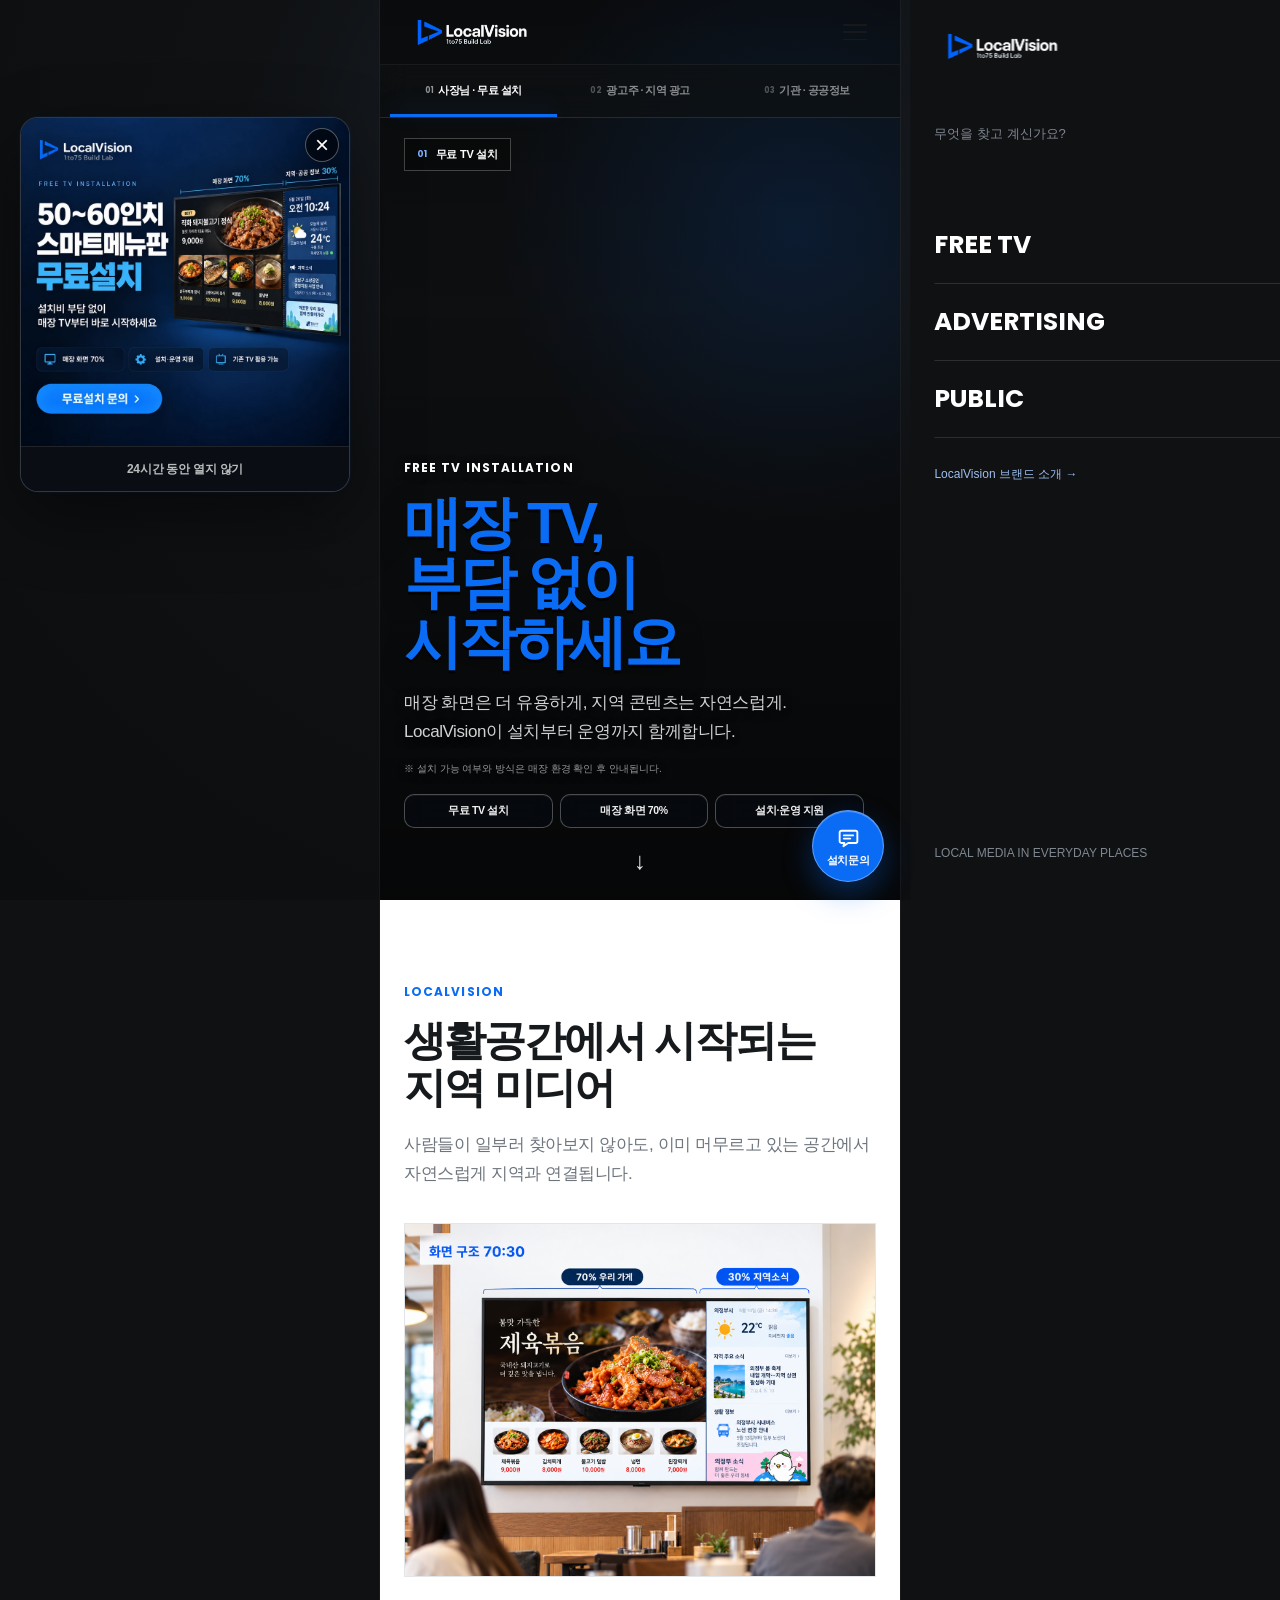
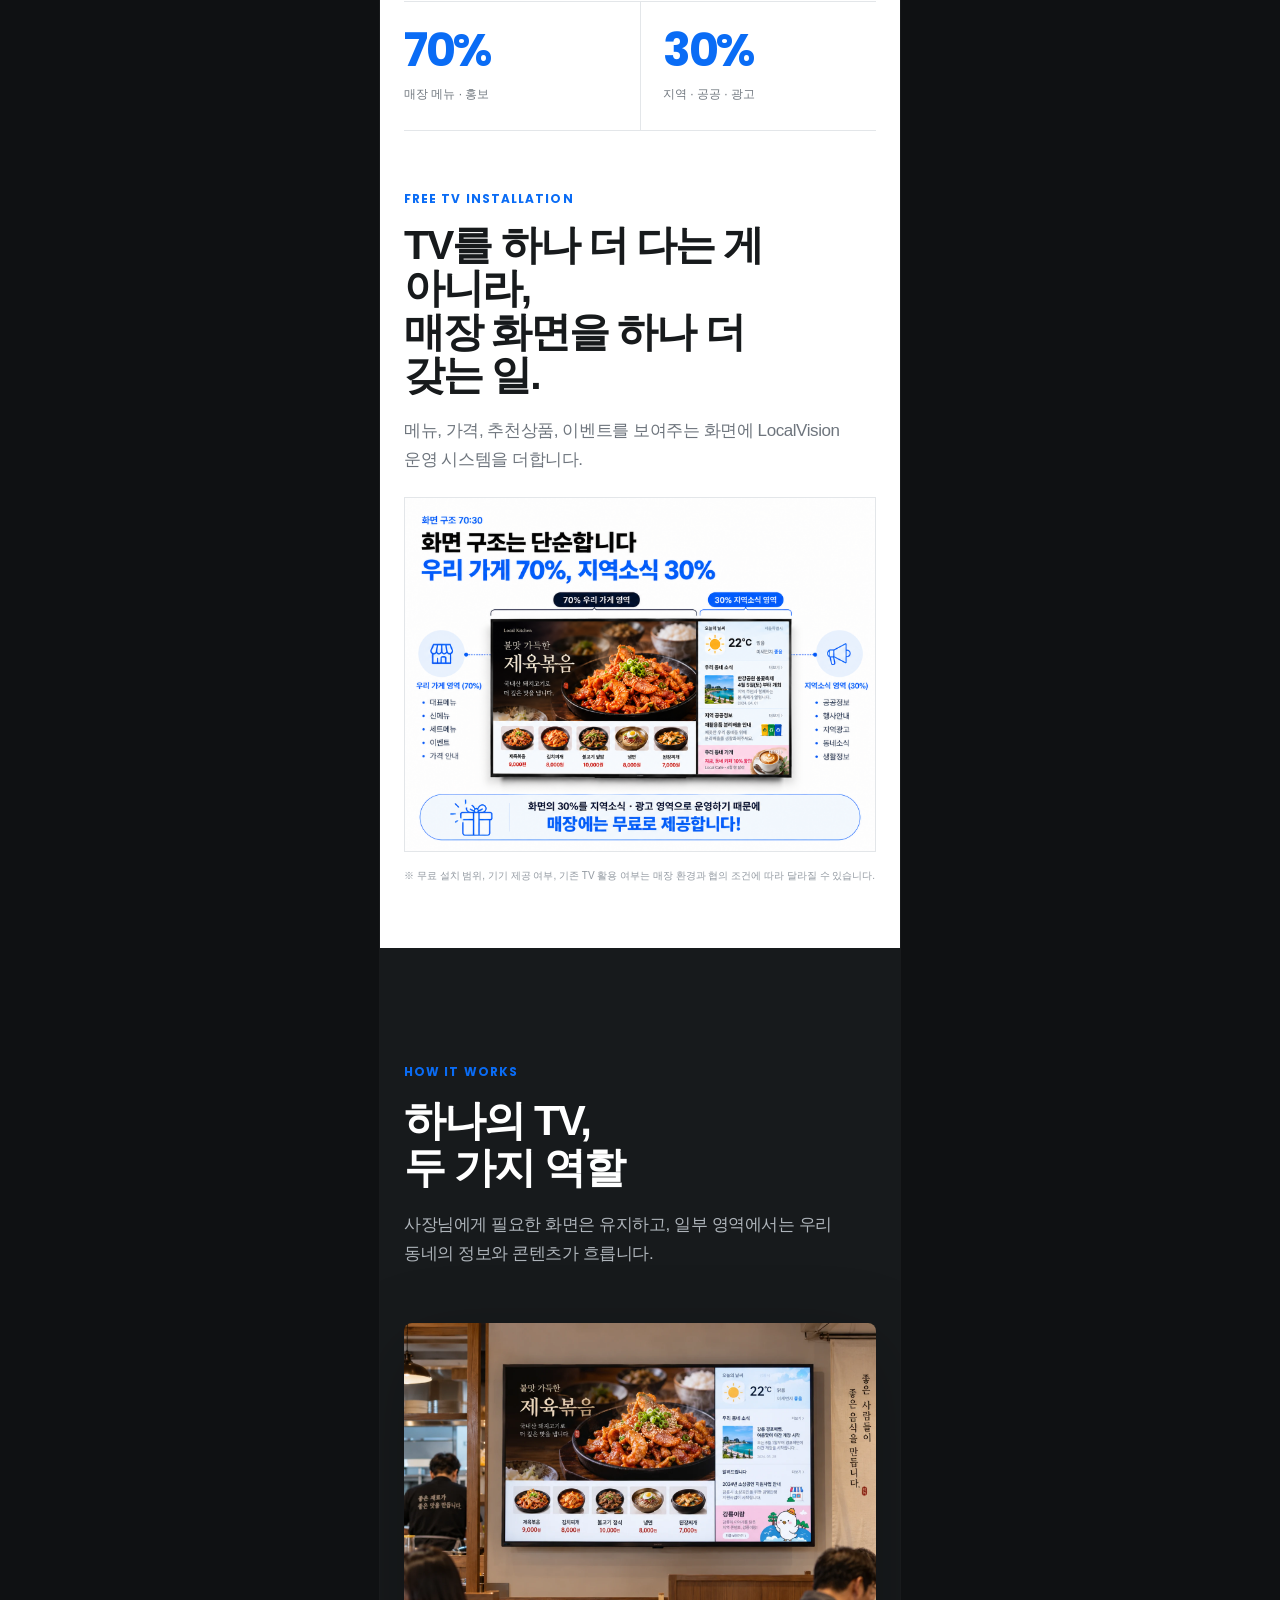
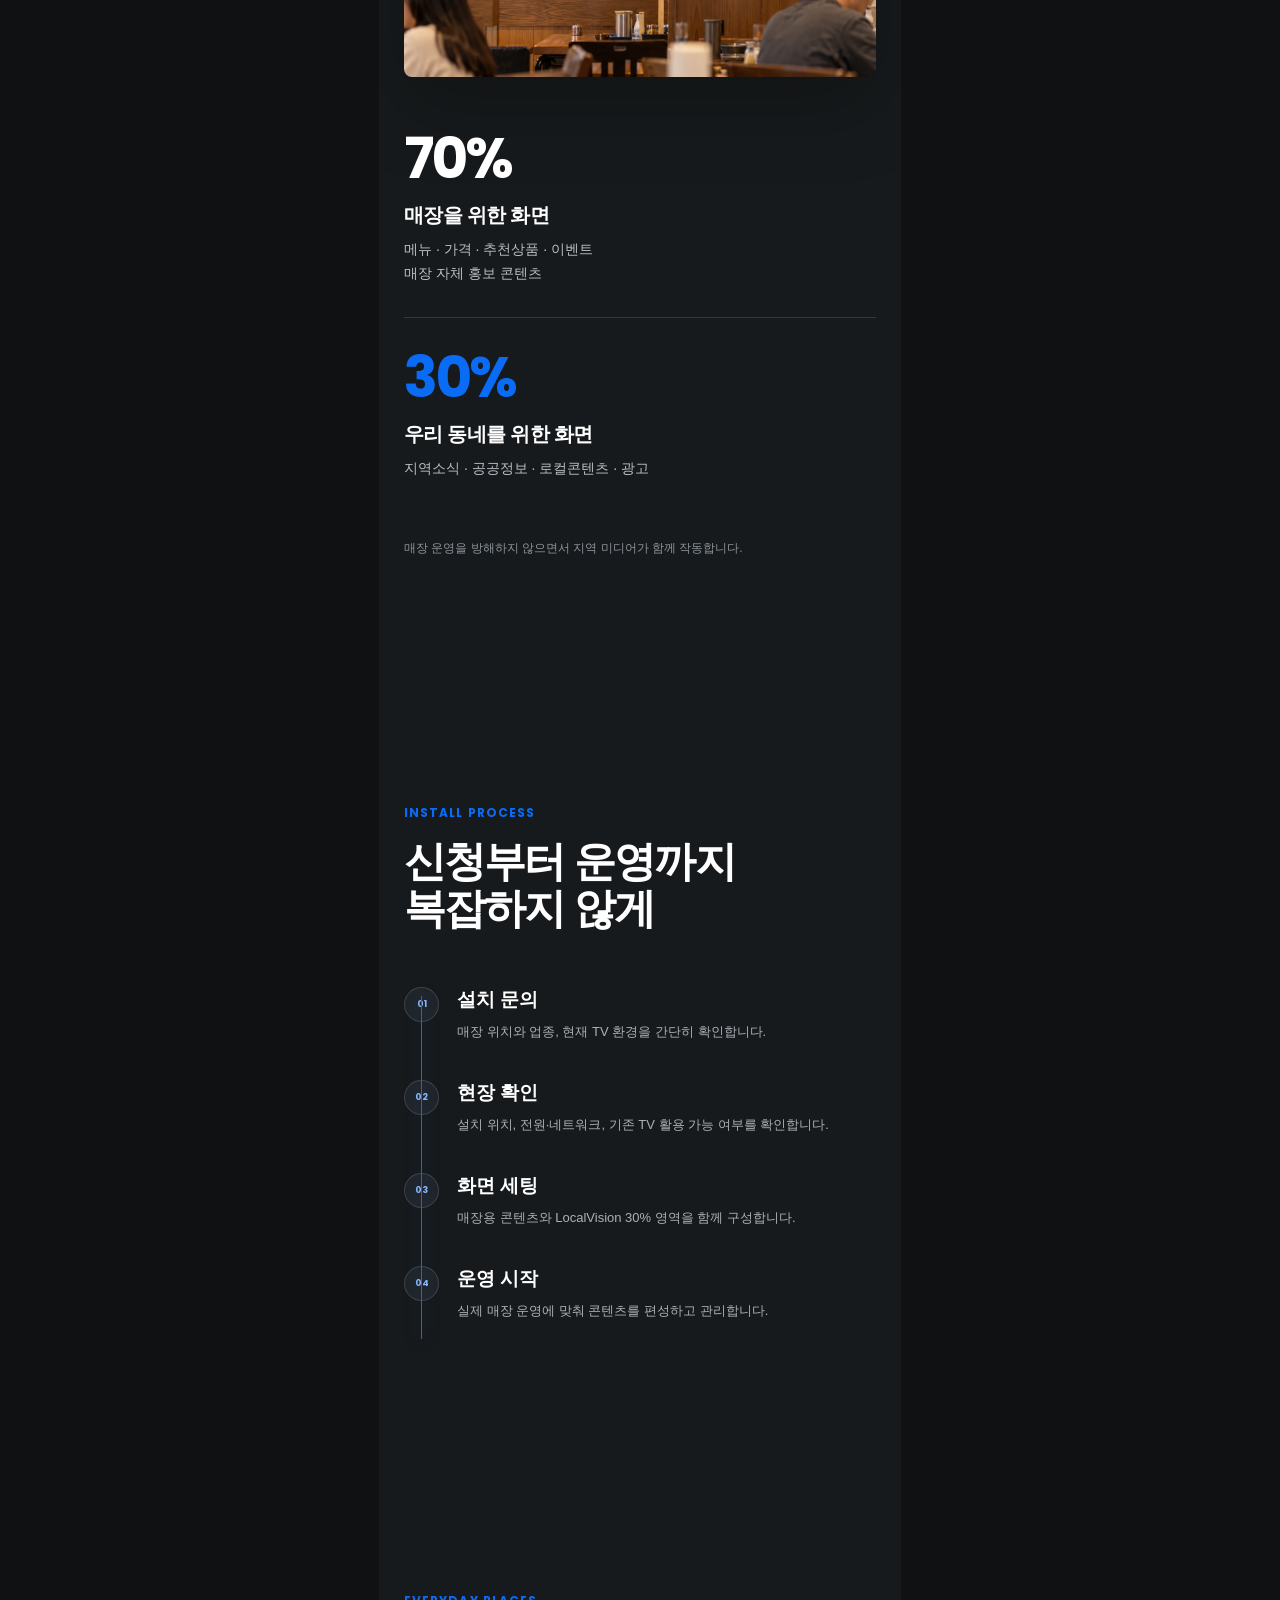
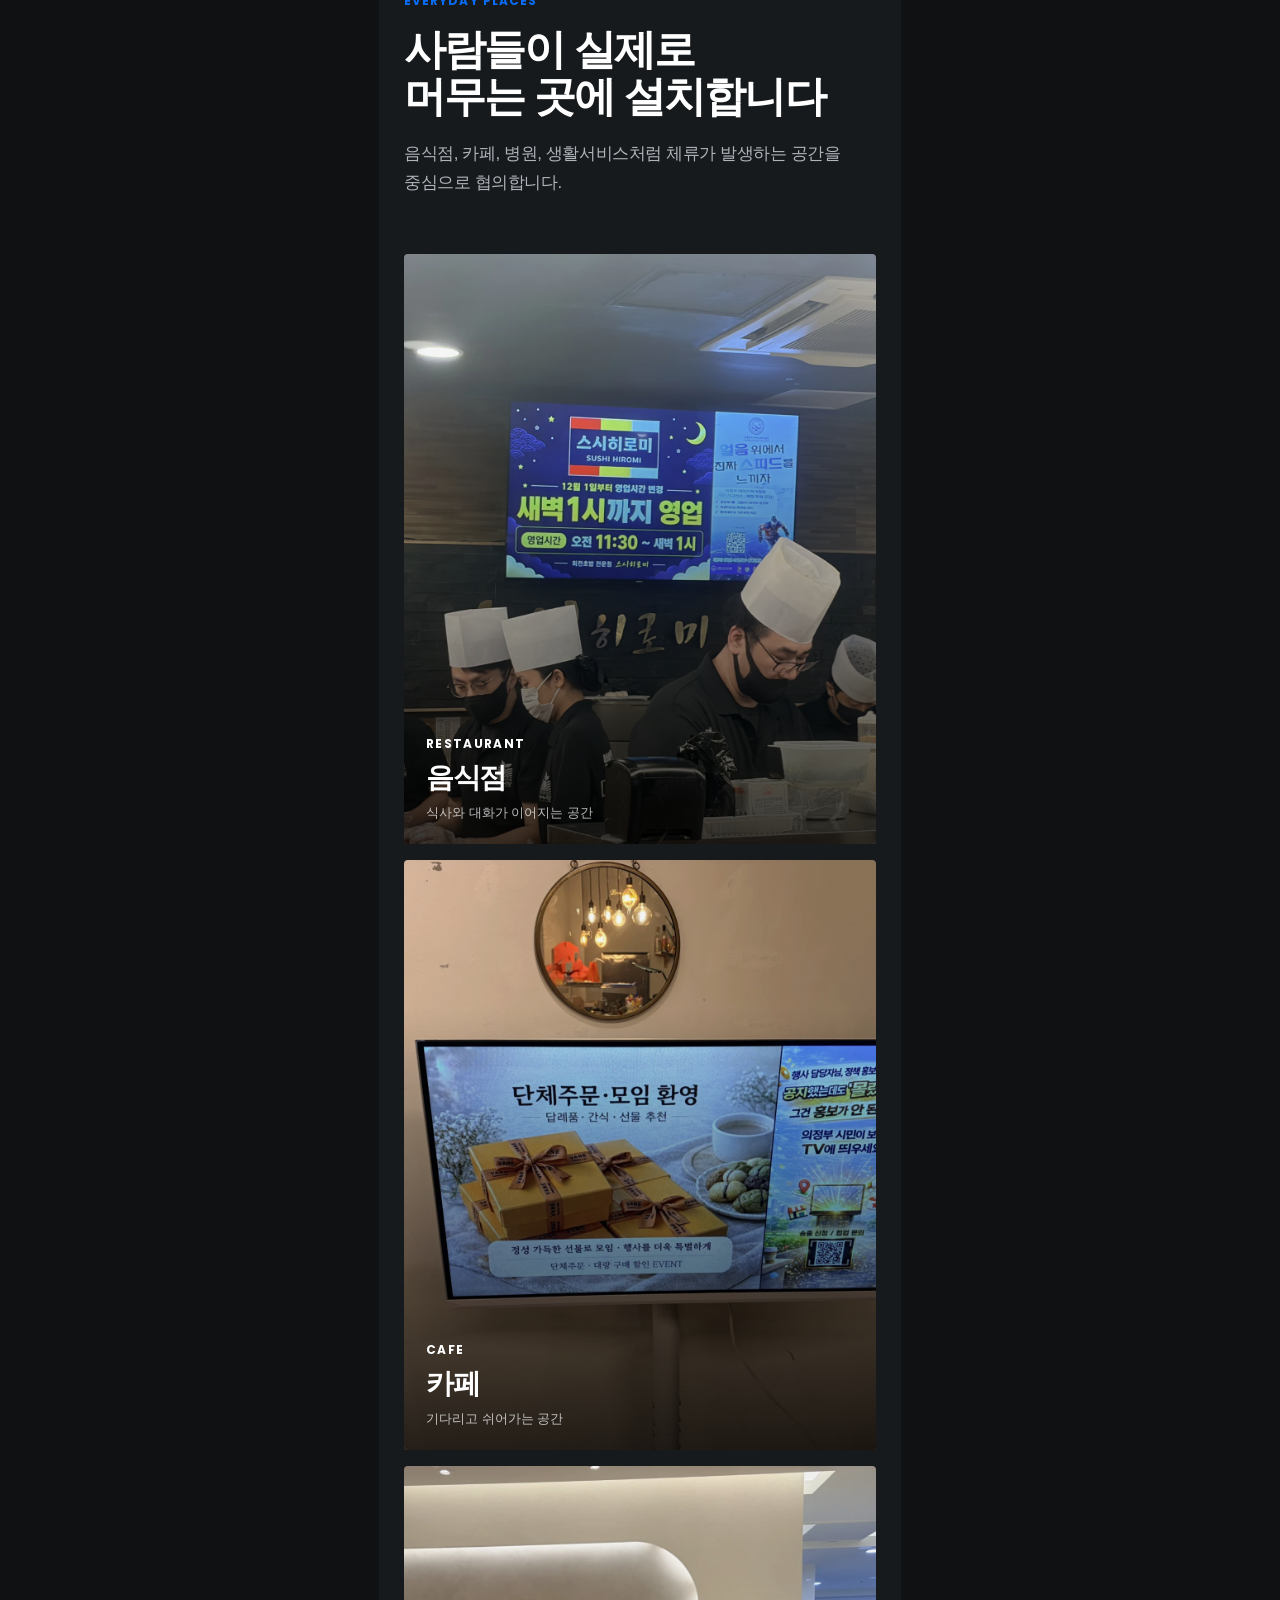
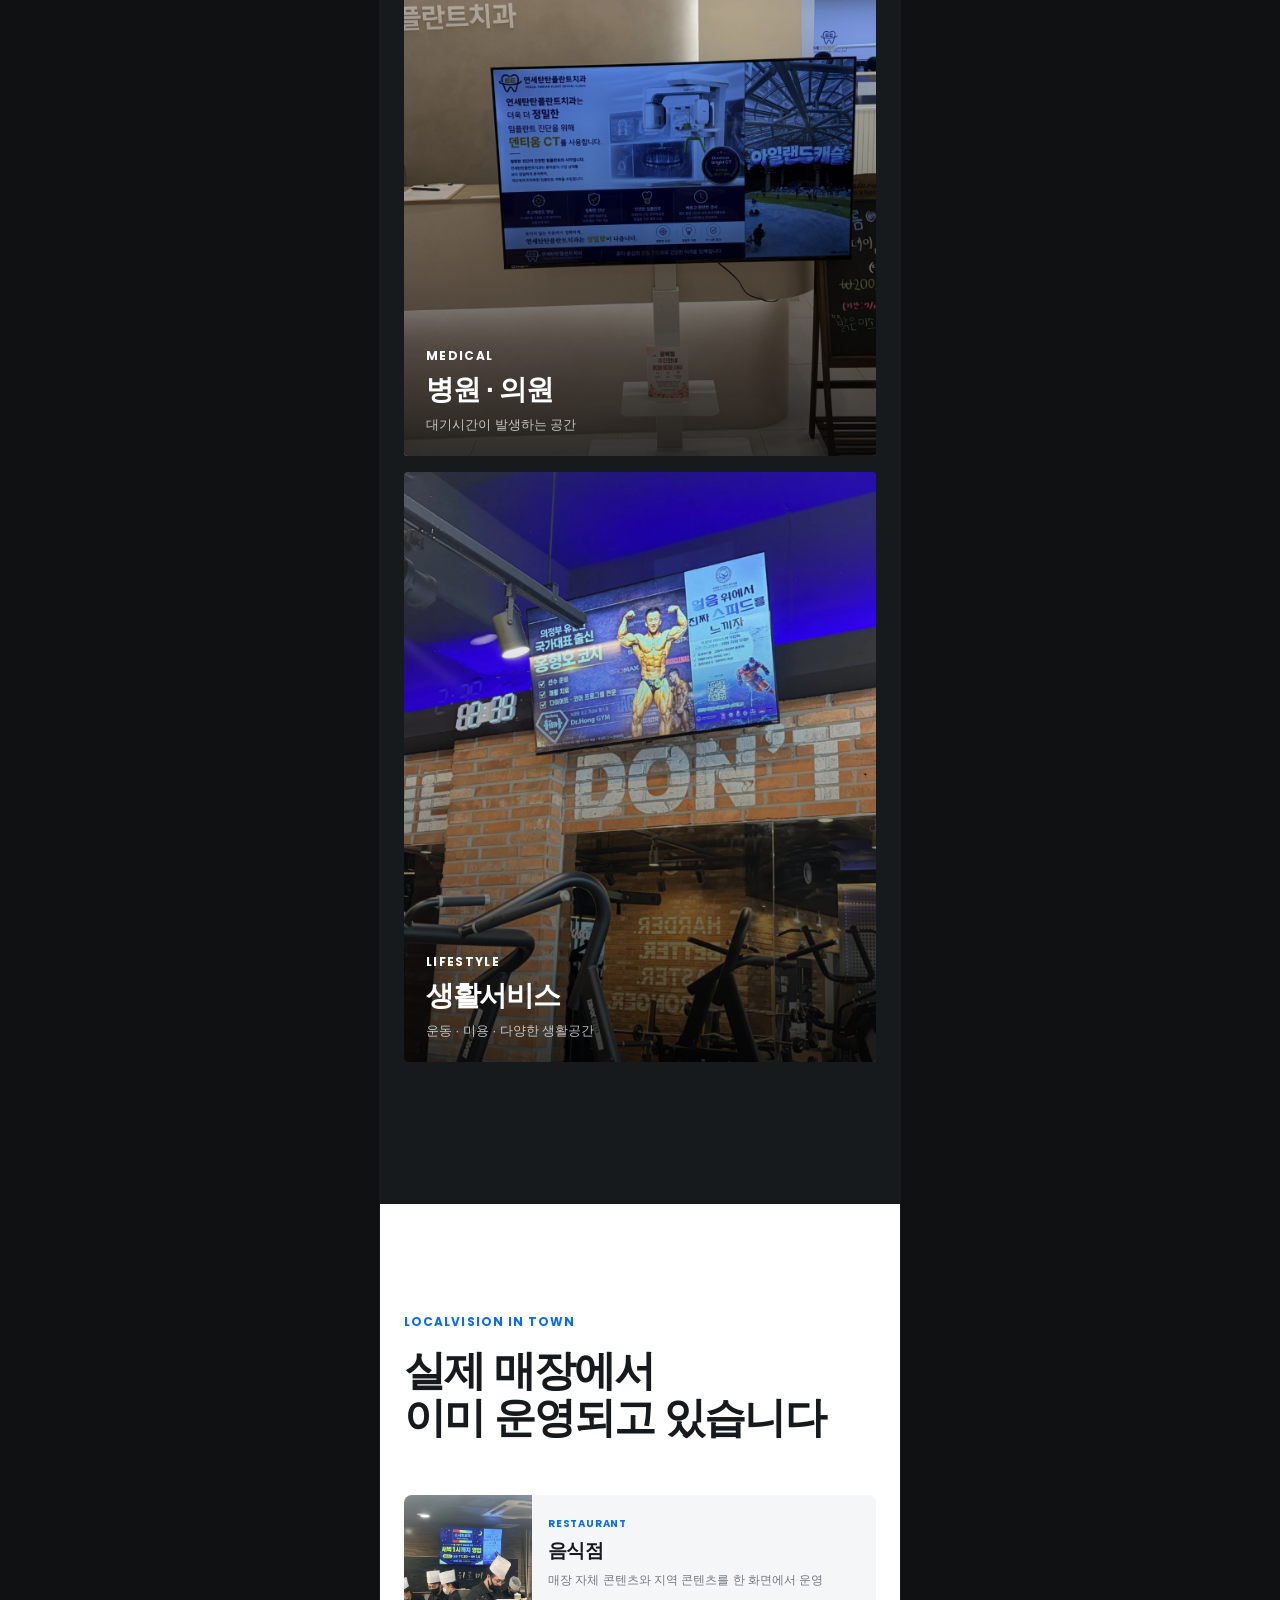
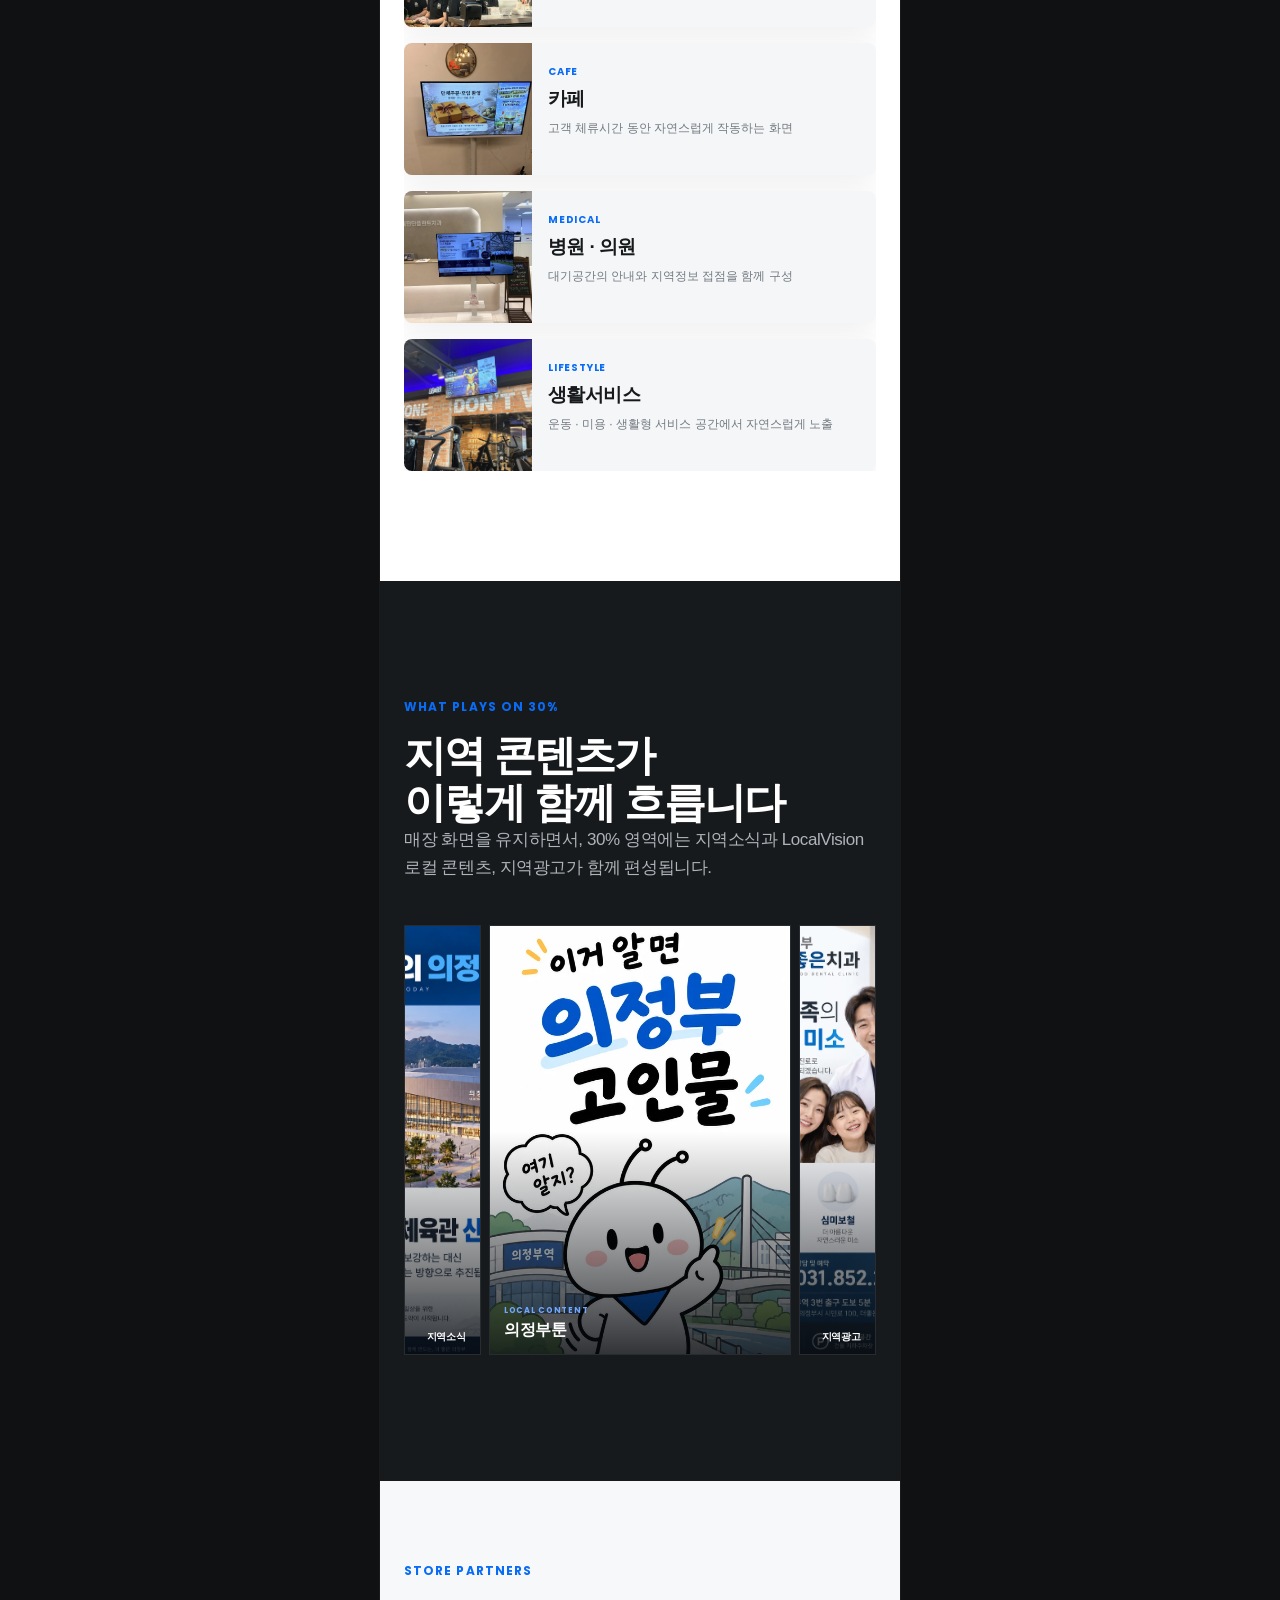
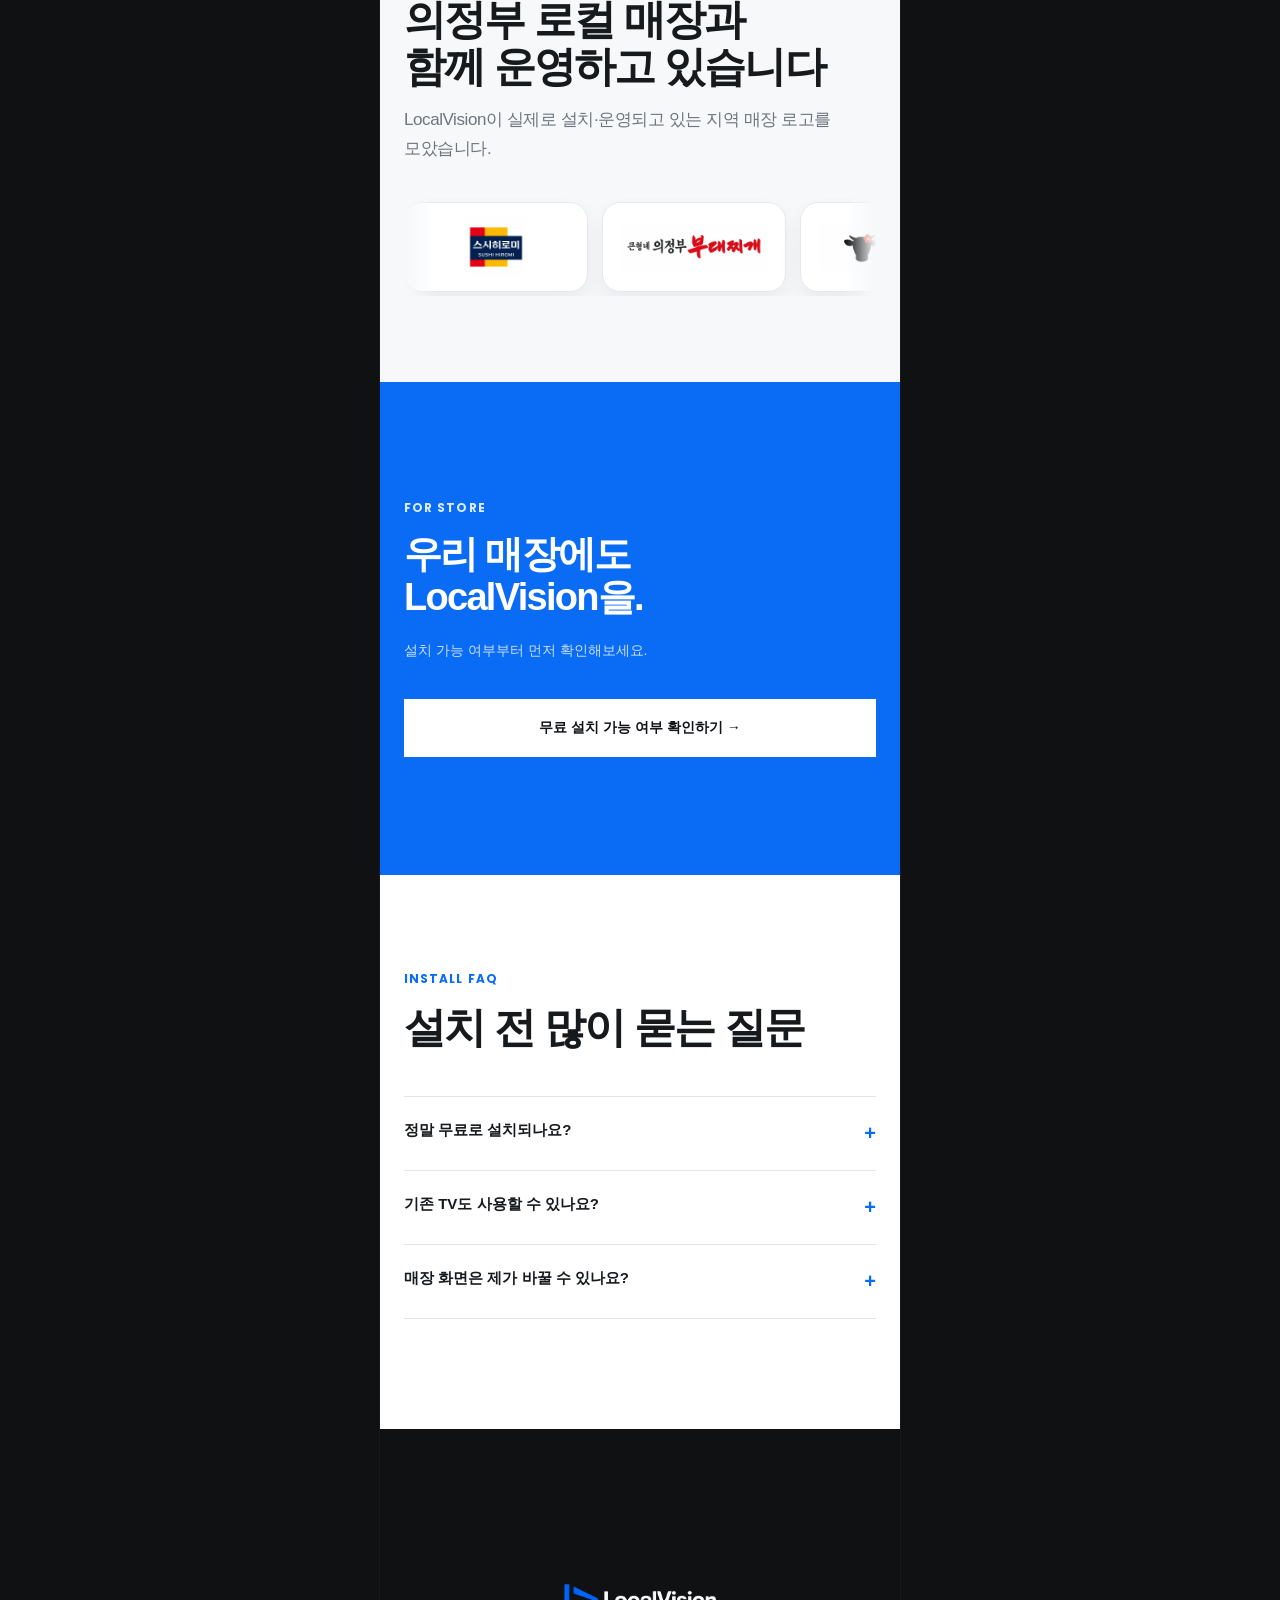
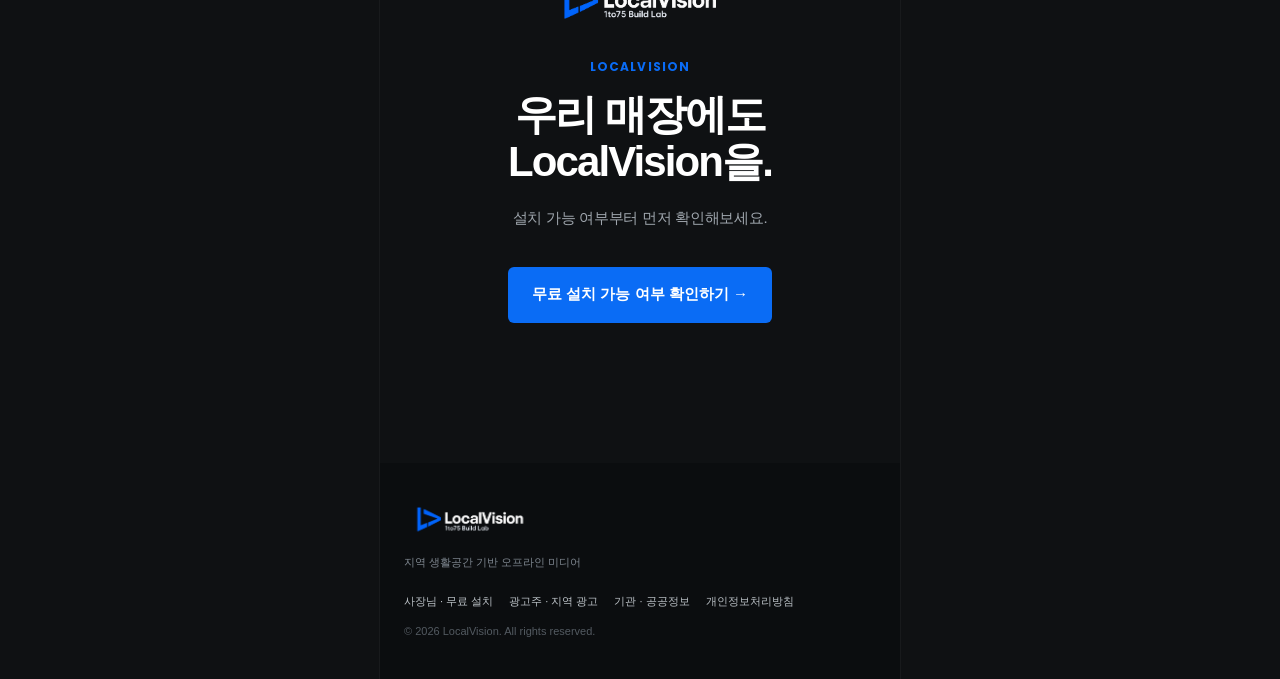
==== commit 154cc2d5: "Add files via upload" ====
--- a/index.html
+++ b/index.html
@@ -21,6 +21,7 @@
   <script defer src="js/animations.js"></script>
   <script defer src="js/modal.js"></script>
   <script defer src="js/mode.js"></script>
+  <script defer src="js/promo.js"></script>
 </head>
 <body data-mode="install">
   <div class="site-shell" id="top">
@@ -65,8 +66,8 @@
       <!-- DYNAMIC HERO -->
       <section class="hero hero--mode" id="home" aria-label="LocalVision 서비스 소개">
         <div class="hero-media">
-          <video id="heroVideo" class="hero-video" autoplay muted loop playsinline preload="auto" poster="assets/images/hero/hero-poster.webp" aria-hidden="true">
-            <source src="assets/video/hero-mode-tabs.mp4" type="video/mp4" />
+          <video id="heroVideo" class="hero-video" autoplay muted loop playsinline preload="auto" aria-hidden="true">
+            <source src="assets/video/hero-mode-tabs-v0318.mp4" type="video/mp4" />
           </video>
           <img src="assets/images/hero/hero-poster.webp" alt="LocalVision이 설치된 생활공간 예시" loading="eager" decoding="async" />
         </div>
@@ -559,6 +560,16 @@
     </footer>
   </div>
 
+  <aside class="audience-promo" id="audiencePromo" aria-label="LocalVision 맞춤 문의 팝업" aria-hidden="true">
+    <button class="audience-promo__close" id="audiencePromoClose" type="button" aria-label="팝업 닫기">×</button>
+    <button class="audience-promo__media" id="audiencePromoTrigger" type="button" data-modal-type="store" aria-label="무료 설치 문의 바로가기">
+      <img id="audiencePromoImage" src="assets/images/promo/promo-install.webp" alt="50~60인치 스마트메뉴판 무료설치 - LocalVision" width="900" height="900" decoding="async" fetchpriority="high" />
+    </button>
+    <div class="audience-promo__footer">
+      <button class="audience-promo__hide24" id="audiencePromoHide24" type="button">24시간 동안 열지 않기</button>
+    </div>
+  </aside>
+
   <button class="floating-inquiry" id="floatingInquiry" type="button" data-modal-type="store" aria-label="설치 문의 열기"><span class="floating-inquiry-icon" aria-hidden="true"><svg viewBox="0 0 24 24" focusable="false"><path d="M5.2 4.5h13.6c1 0 1.7.8 1.7 1.7v8.4c0 1-.8 1.7-1.7 1.7h-7.1l-4.6 3.2.9-3.2H5.2c-1 0-1.7-.8-1.7-1.7V6.2c0-1 .8-1.7 1.7-1.7Z"/><path d="M7.5 9h9M7.5 12.1h6.2"/></svg></span><span id="floatingInquiryLabel">설치문의</span></button>
 
   <div class="image-lightbox" id="imageLightbox" role="dialog" aria-modal="true" aria-label="이미지 확대 보기" aria-hidden="true">
--- a/css/components.css
+++ b/css/components.css
@@ -317,3 +317,22 @@
       rgba(0,0,0,.62) 100%
     ) !important;
 }
+
+/* =========================================================
+   v0.3.18 — iOS/Safari hero startup stability
+   - Do not cover the video with the fallback image while Safari buffers.
+   - Show the image only after an actual video fallback state is declared.
+   ========================================================= */
+.hero-media > img{
+  opacity:0 !important;
+  visibility:hidden !important;
+  pointer-events:none !important;
+}
+.hero-media.video-fallback > img{
+  opacity:1 !important;
+  visibility:visible !important;
+}
+.hero-media.video-ready > img{
+  opacity:0 !important;
+  visibility:hidden !important;
+}
--- a/css/mode.css
+++ b/css/mode.css
@@ -1332,3 +1332,197 @@
   .floating-inquiry{right:12px;width:66px;height:66px;padding:8px 6px;font-size:9.8px}.floating-inquiry-icon,.floating-inquiry-icon svg{width:23px;height:23px}
   .inquiry-choice-grid{grid-template-columns:1fr}
 }
+
+/* =========================================================
+   v0.3.18 — cross-browser hero title contrast
+   Safari/iOS does not rely on paint-order. Use WebKit stroke +
+   conventional text-shadow so the blue title keeps the same depth.
+   ========================================================= */
+.hero--mode .hero-copy .display{
+  color:var(--lv-blue) !important;
+  -webkit-text-stroke:.7px rgba(0,0,0,.34);
+  text-shadow:
+    1px 2px 0 rgba(0,0,0,.34),
+    2px 4px 0 rgba(0,0,0,.20),
+    0 7px 18px rgba(0,0,0,.52),
+    0 16px 34px rgba(0,0,0,.24) !important;
+  paint-order:normal;
+}
+
+/* =========================================================
+   v0.3.18 — public screen slider fixed viewport
+   Previous JS measured the entire slide (image + caption) and wrote
+   that value back as the image height, making it grow every change.
+   Keep one exact image viewport for every slide instead.
+   ========================================================= */
+.public-screen-slider{
+  --public-slide-height:640px;
+}
+.public-screen-slide img{
+  height:var(--public-slide-height) !important;
+  min-height:var(--public-slide-height);
+  max-height:var(--public-slide-height);
+  object-fit:cover;
+  object-position:center top;
+}
+@media (max-width:420px){
+  .public-screen-slider{
+    --public-slide-height:560px;
+  }
+}
+
+
+/* =========================================================
+   v0.3.20 — image popup + 24h dismissal
+   ========================================================= */
+/* Safari/Chrome 공통: 메인 파란 타이틀은 외곽 그림자만 사용한다. */
+.hero--mode .hero-copy .display{
+  color:var(--lv-blue) !important;
+  -webkit-text-stroke:0 transparent !important;
+  text-stroke:0 transparent !important;
+  paint-order:normal !important;
+  text-shadow:none !important;
+  filter:
+    drop-shadow(0 3px 0 rgba(0,0,0,.68))
+    drop-shadow(0 8px 14px rgba(0,0,0,.34));
+}
+
+/* 공통 팝업: 기본은 완전히 숨기고 JS가 허용한 경우에만 노출 */
+.audience-promo{
+  position:fixed;
+  z-index:740;
+  top:178px;
+  left:50%;
+  width:min(86vw,360px);
+  border:1px solid rgba(255,255,255,.16);
+  border-radius:18px;
+  overflow:hidden;
+  background:#0B111B;
+  box-shadow:0 24px 70px rgba(0,0,0,.46),0 0 0 1px rgba(10,108,245,.08);
+  opacity:0;
+  visibility:hidden;
+  pointer-events:none;
+  transform:translate3d(-50%,14px,0) scale(.975);
+  transition:opacity .28s ease,visibility .28s ease,transform .38s var(--ease);
+}
+body.promo-enabled.hero-promo-in-view.hero-open .audience-promo{
+  opacity:1;
+  visibility:visible;
+  pointer-events:auto;
+  transform:translate3d(-50%,0,0) scale(1);
+}
+body.modal-open .audience-promo,
+body.menu-open .audience-promo{
+  opacity:0 !important;
+  visibility:hidden !important;
+  pointer-events:none !important;
+}
+.audience-promo__media{
+  display:block;
+  width:100%;
+  padding:0;
+  margin:0;
+  border:0;
+  border-radius:0;
+  background:#06162B;
+  cursor:pointer;
+  overflow:hidden;
+}
+.audience-promo__media img{
+  display:block;
+  width:100%;
+  height:auto;
+  aspect-ratio:1/1;
+  object-fit:cover;
+  background:#06162B;
+}
+.audience-promo__media:focus-visible{
+  outline:3px solid #7CB6FF;
+  outline-offset:-3px;
+}
+.audience-promo__close{
+  position:absolute;
+  z-index:3;
+  top:10px;
+  right:10px;
+  width:34px;
+  height:34px;
+  border:1px solid rgba(255,255,255,.32);
+  border-radius:50%;
+  background:rgba(0,0,0,.58);
+  -webkit-backdrop-filter:blur(10px);
+  backdrop-filter:blur(10px);
+  color:#fff;
+  font:400 24px/30px Arial,sans-serif;
+  text-align:center;
+  cursor:pointer;
+  box-shadow:0 6px 18px rgba(0,0,0,.28);
+}
+.audience-promo__close:hover,
+.audience-promo__close:focus-visible{
+  background:rgba(0,0,0,.82);
+  border-color:rgba(255,255,255,.62);
+}
+.audience-promo__footer{
+  display:flex;
+  min-height:44px;
+  align-items:center;
+  justify-content:center;
+  border-top:1px solid rgba(255,255,255,.09);
+  background:#0A0E14;
+}
+.audience-promo__hide24{
+  width:100%;
+  min-height:44px;
+  padding:10px 16px;
+  border:0;
+  background:transparent;
+  color:rgba(255,255,255,.72);
+  font-size:12px;
+  line-height:1.2;
+  font-weight:700;
+  letter-spacing:-.02em;
+  cursor:pointer;
+}
+.audience-promo__hide24:hover,
+.audience-promo__hide24:focus-visible{
+  color:#fff;
+  background:rgba(255,255,255,.055);
+}
+
+/* PC: 520px 메인 캔버스의 왼쪽 여백에 정사각형 팝업 고정 */
+@media(min-width:1280px){
+  .audience-promo{
+    top:clamp(92px,13vh,150px);
+    left:auto;
+    right:calc(50% + 290px);
+    width:min(380px,calc(50vw - 310px));
+    min-width:310px;
+    transform:translate3d(-18px,12px,0) scale(.98);
+  }
+  body.promo-enabled.hero-promo-in-view.hero-open .audience-promo{
+    transform:translate3d(0,0,0) scale(1);
+  }
+  .audience-promo:hover{
+    border-color:rgba(90,155,255,.42);
+  }
+}
+
+@media(max-width:420px){
+  .audience-promo{
+    top:172px;
+    width:min(84vw,330px);
+    border-radius:16px;
+  }
+  .audience-promo__close{top:8px;right:8px;width:32px;height:32px;font-size:22px;line-height:28px}
+  .audience-promo__footer,.audience-promo__hide24{min-height:42px}
+}
+@media(max-width:360px){
+  .audience-promo{top:166px;width:82vw}
+}
+@media(max-height:700px) and (max-width:1279px){
+  .audience-promo{top:150px;width:min(72vh,82vw)}
+}
+@media(prefers-reduced-motion:reduce){
+  .audience-promo{transition:none !important}
+}
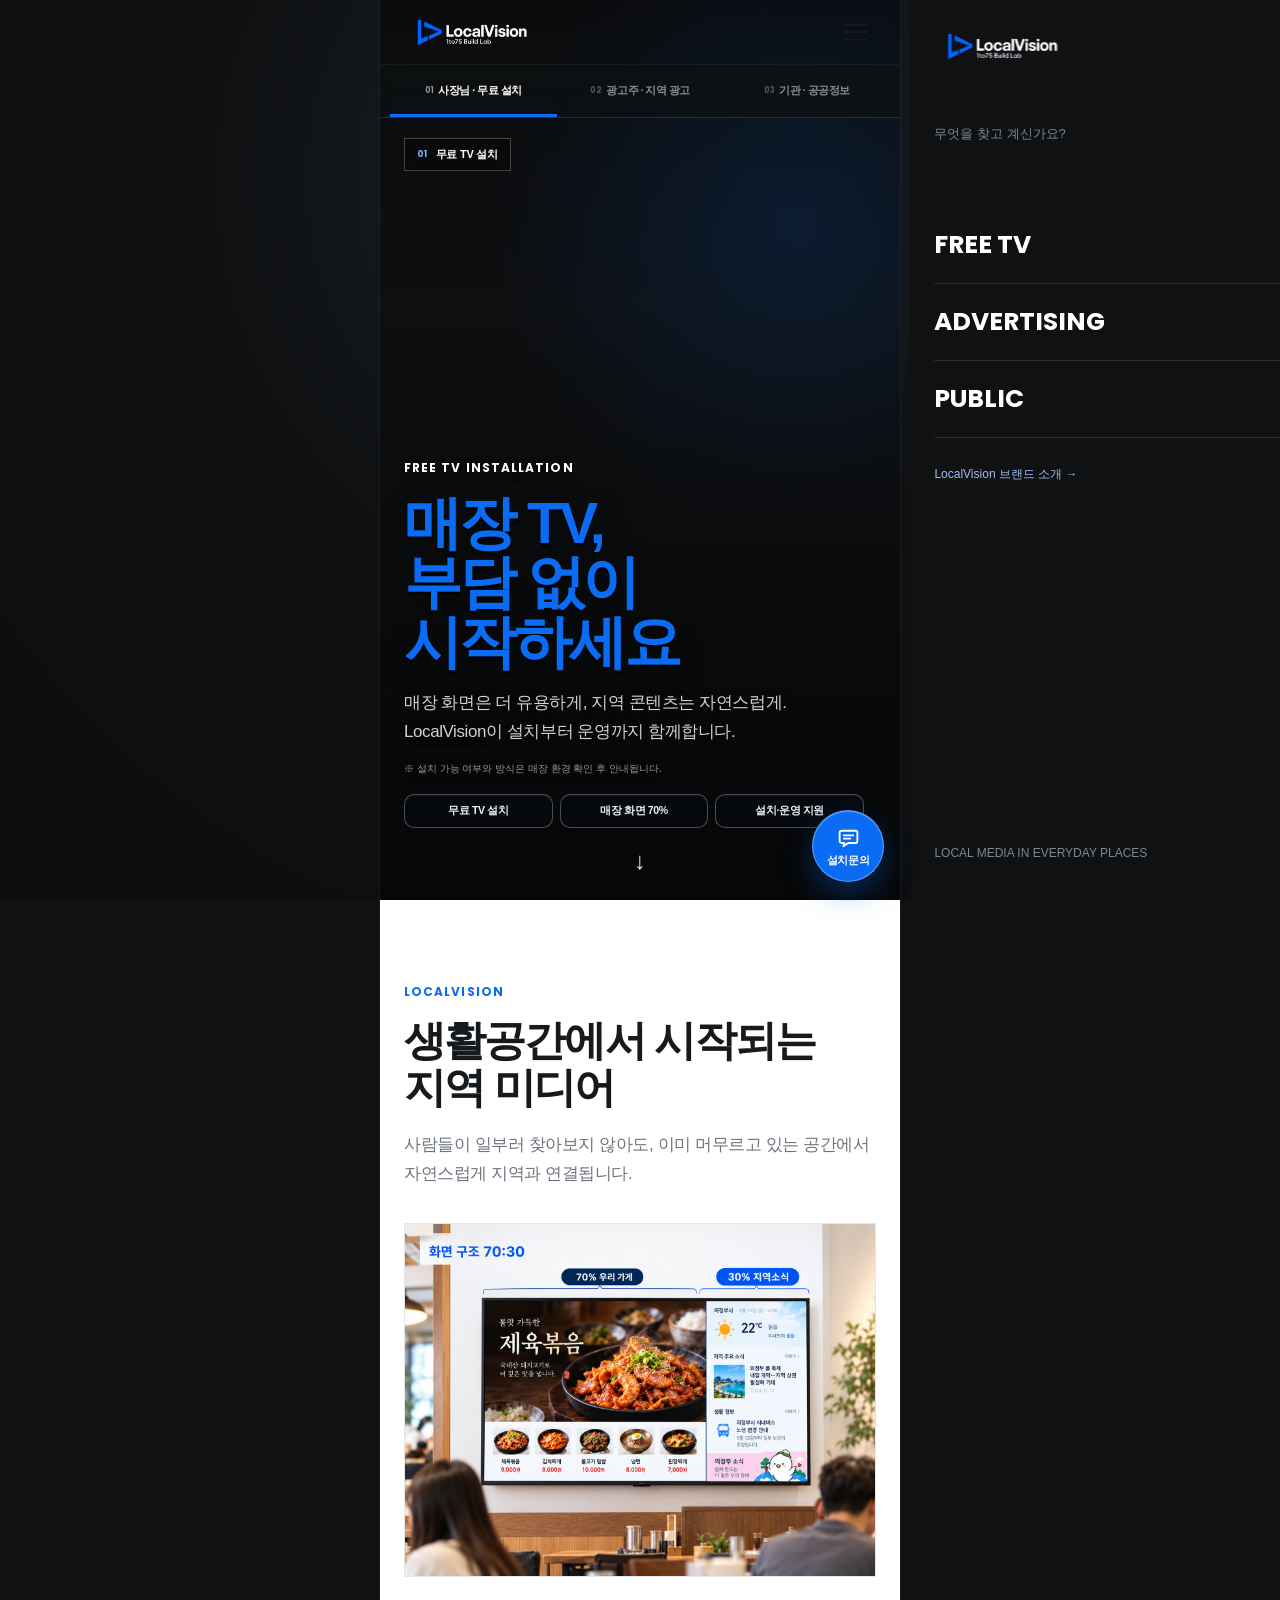
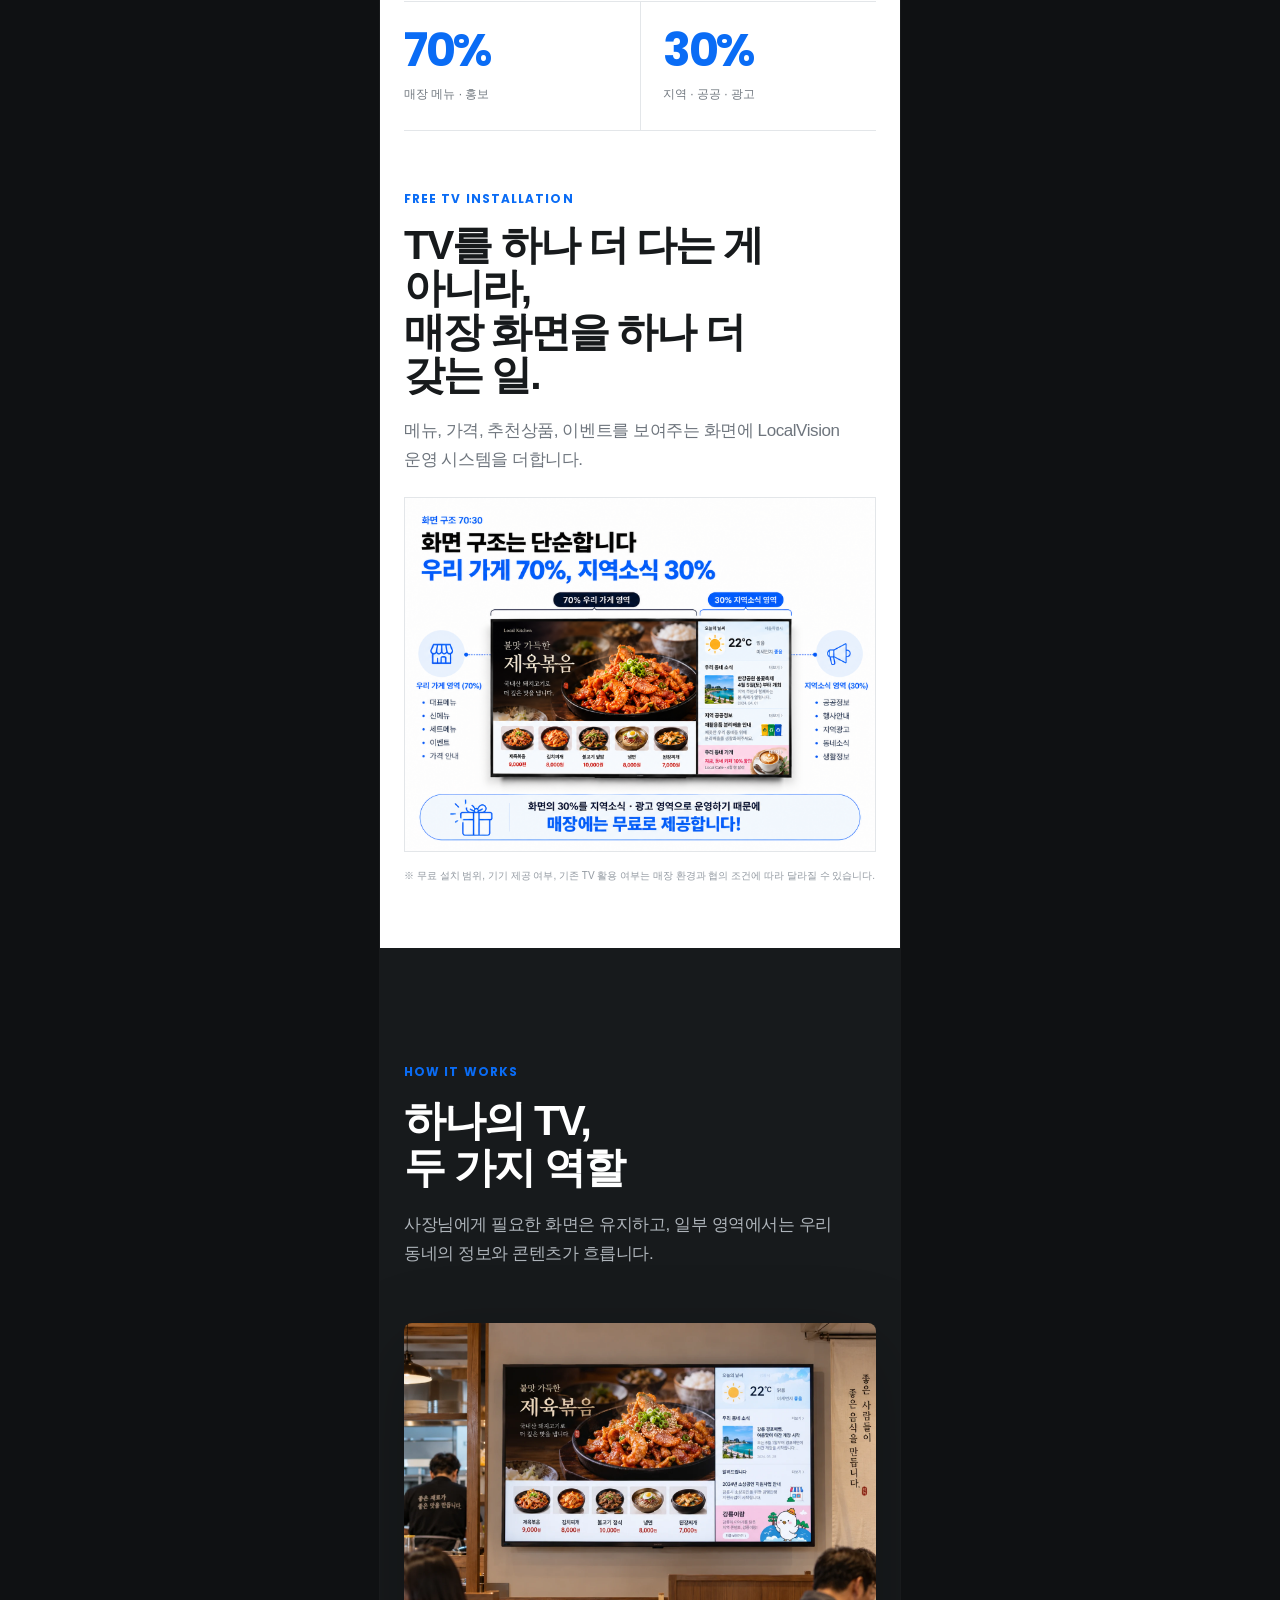
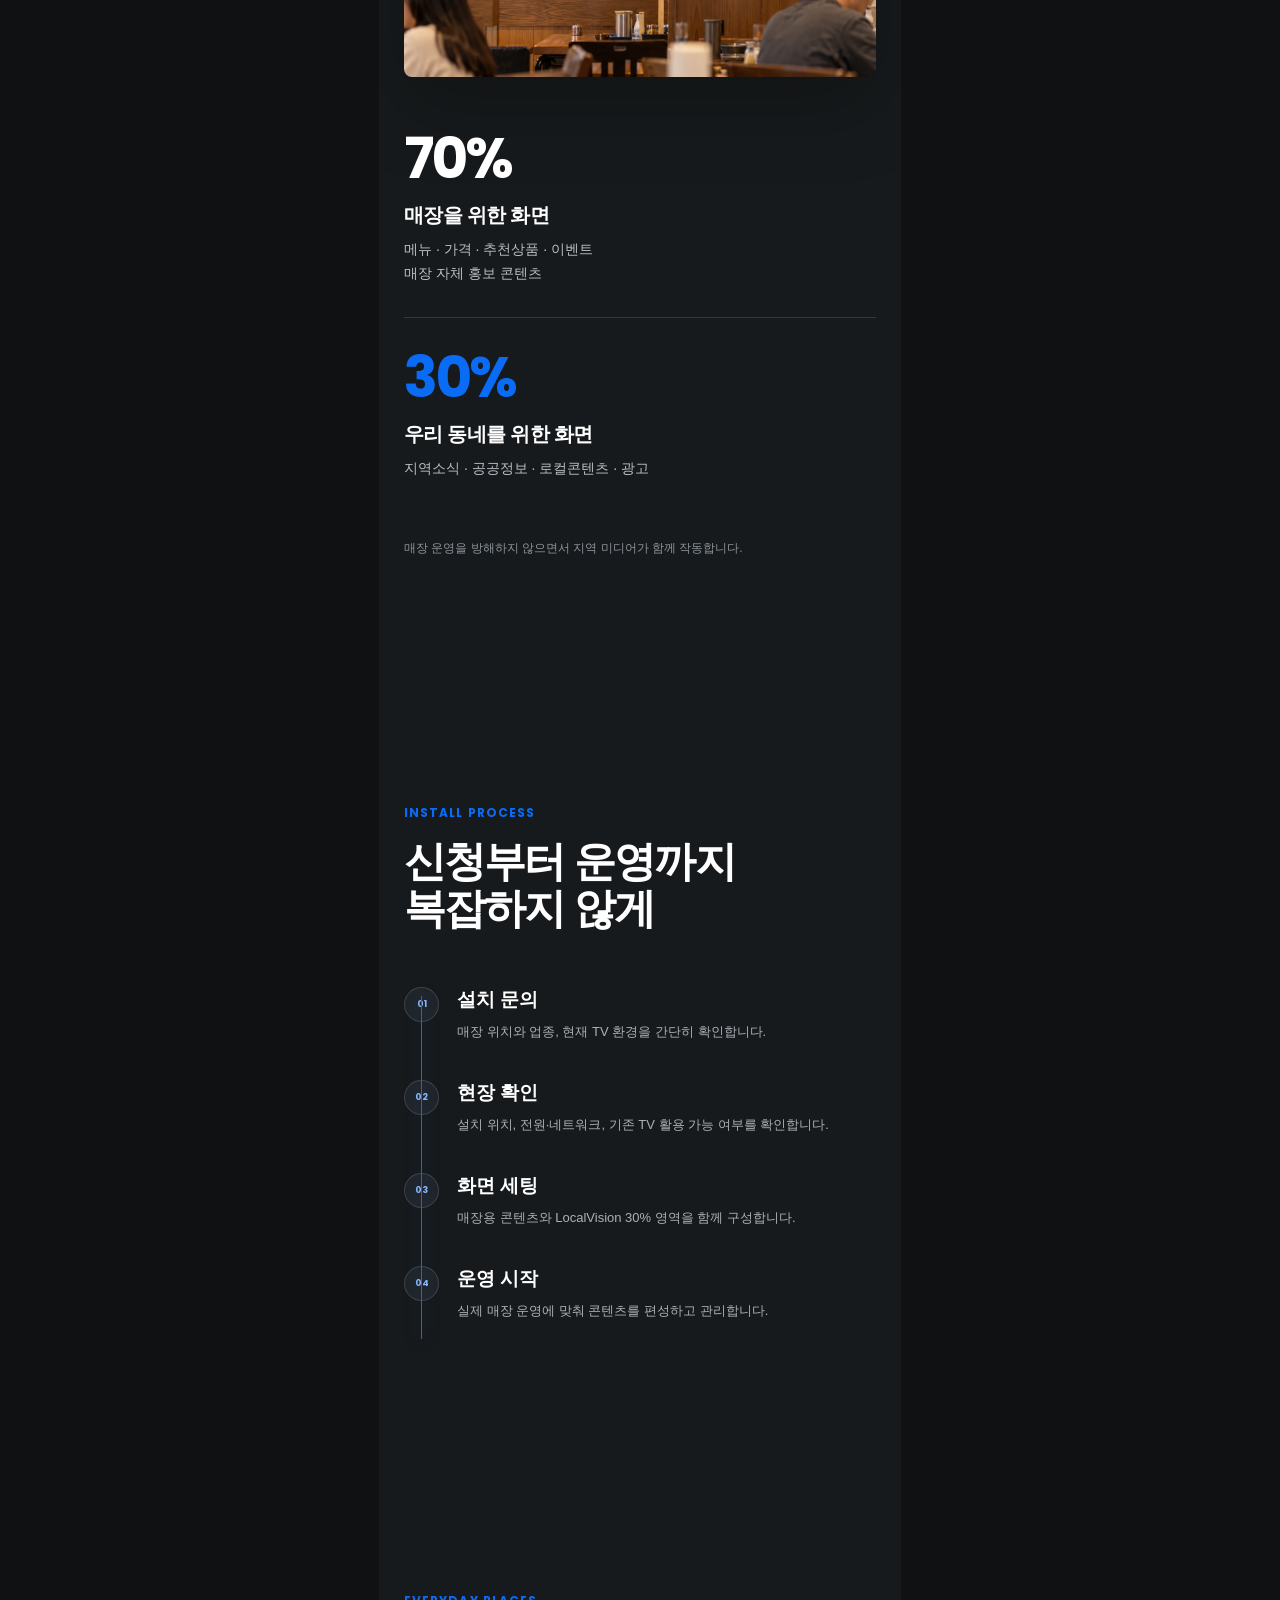
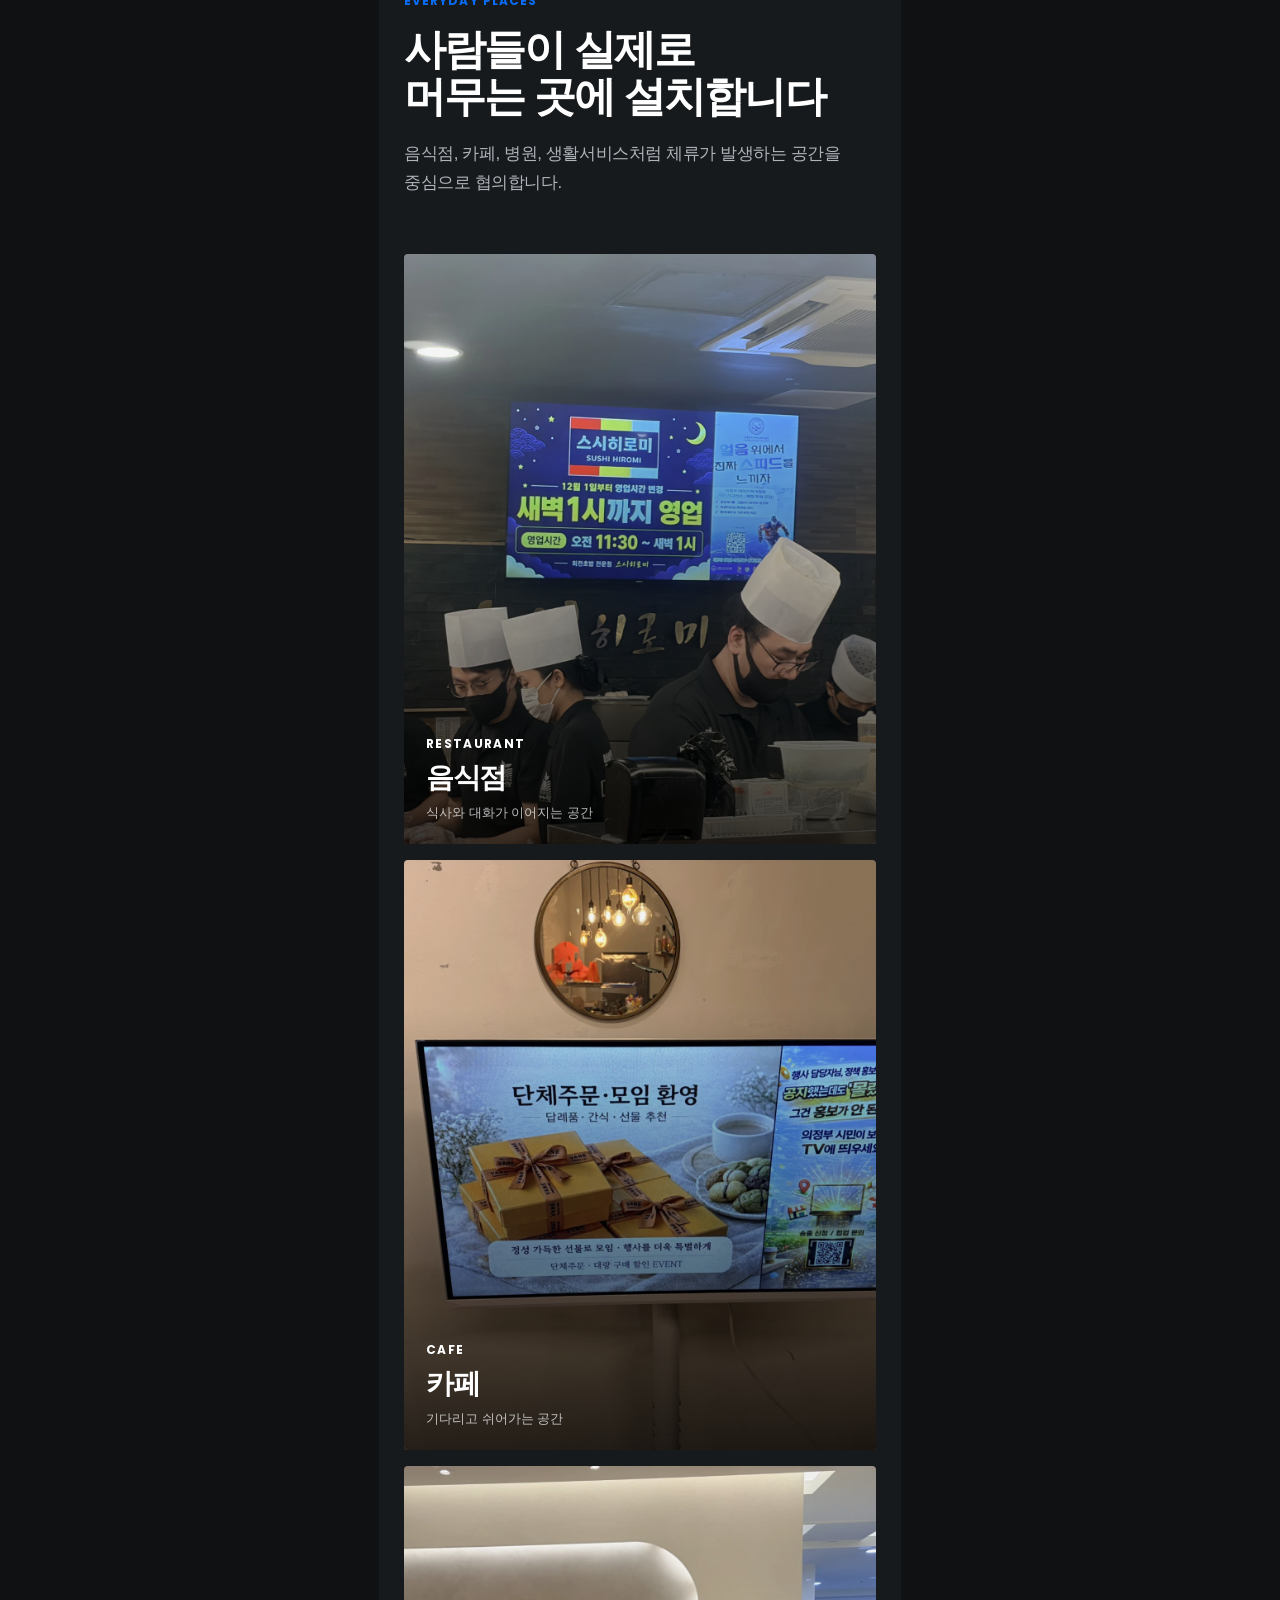
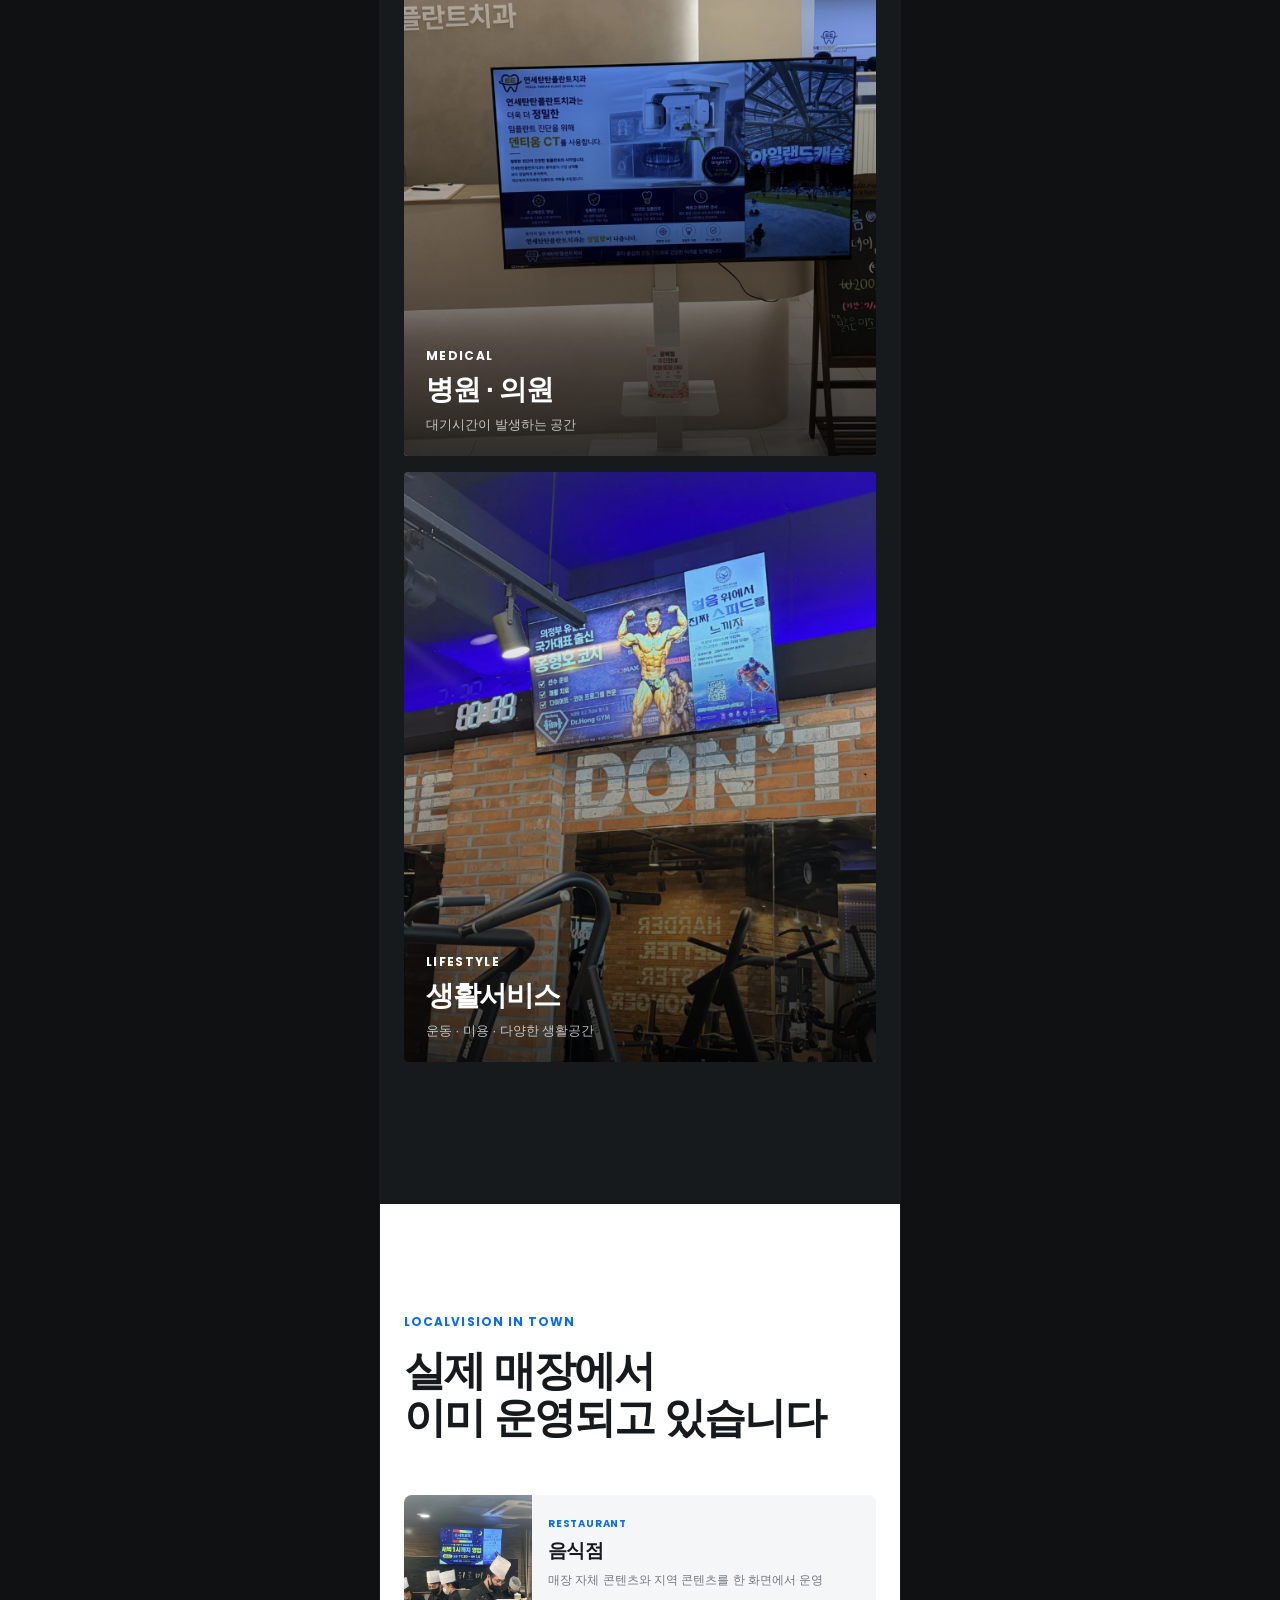
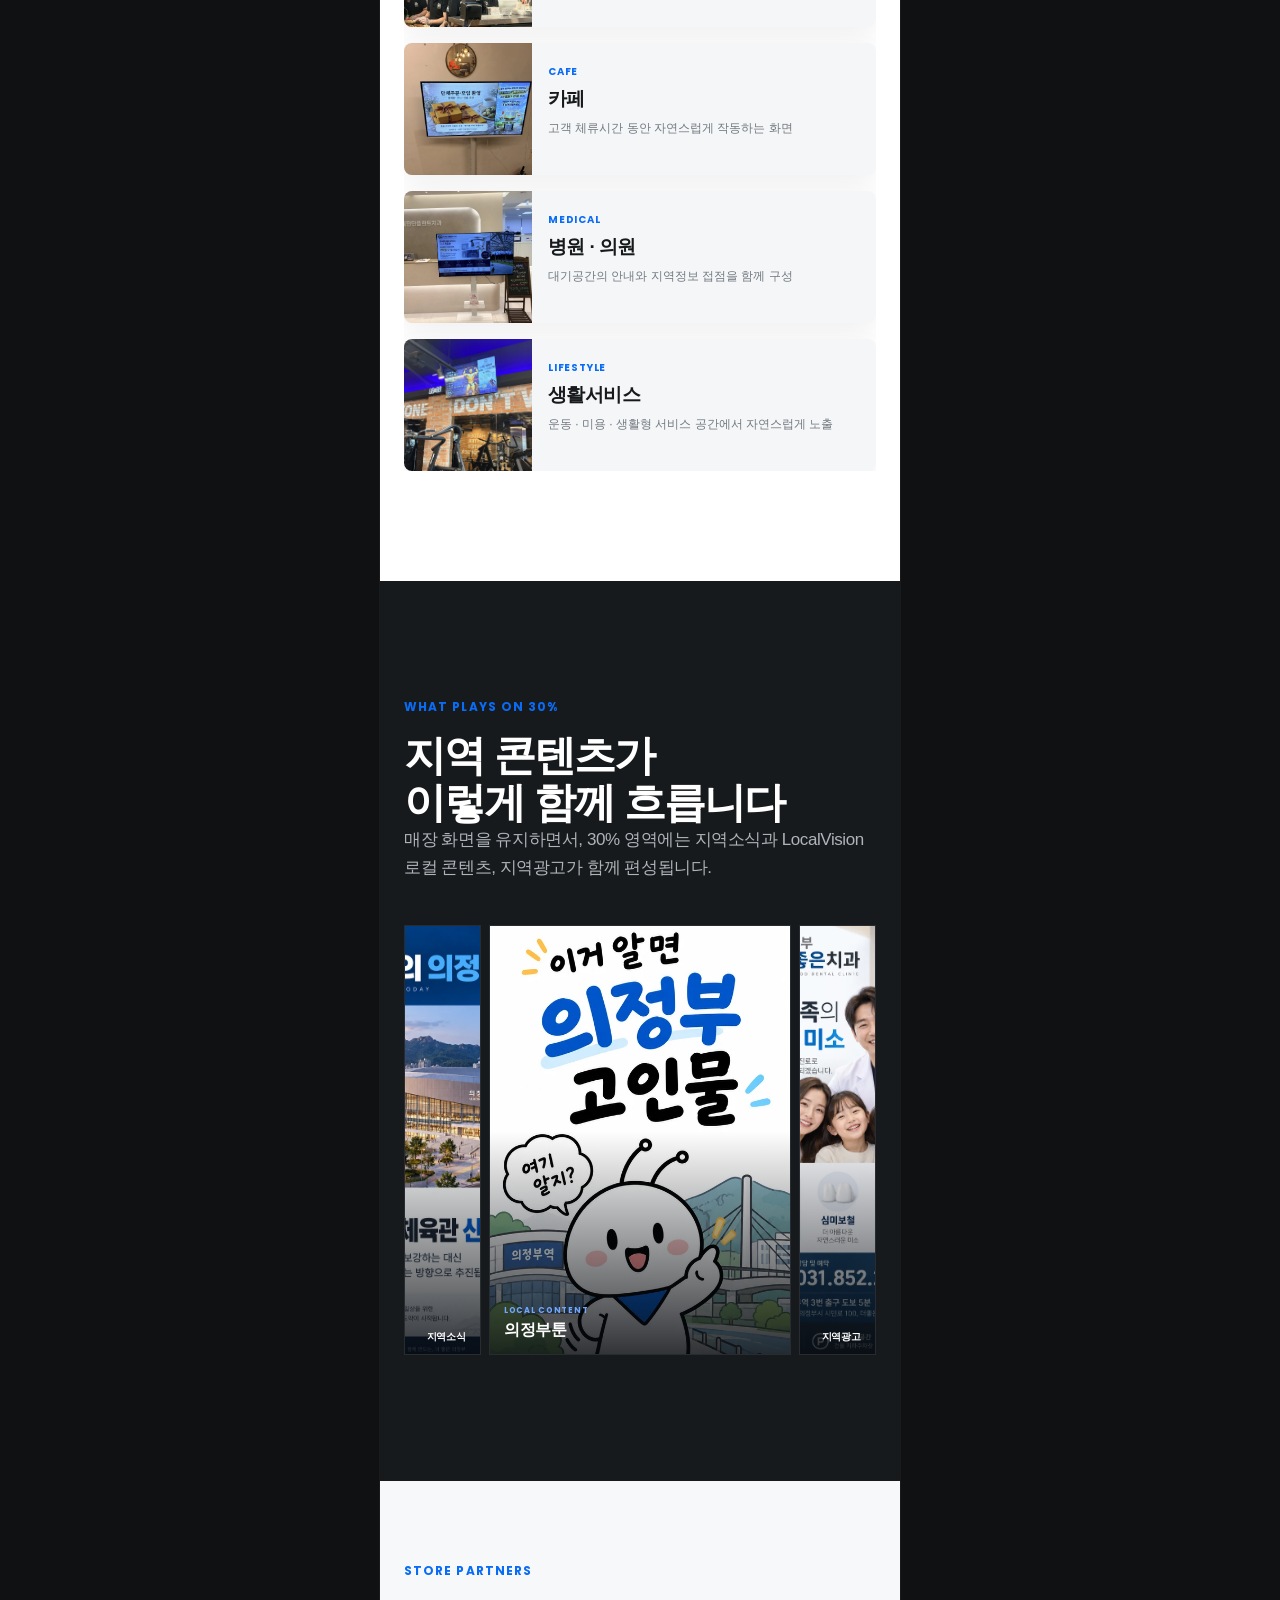
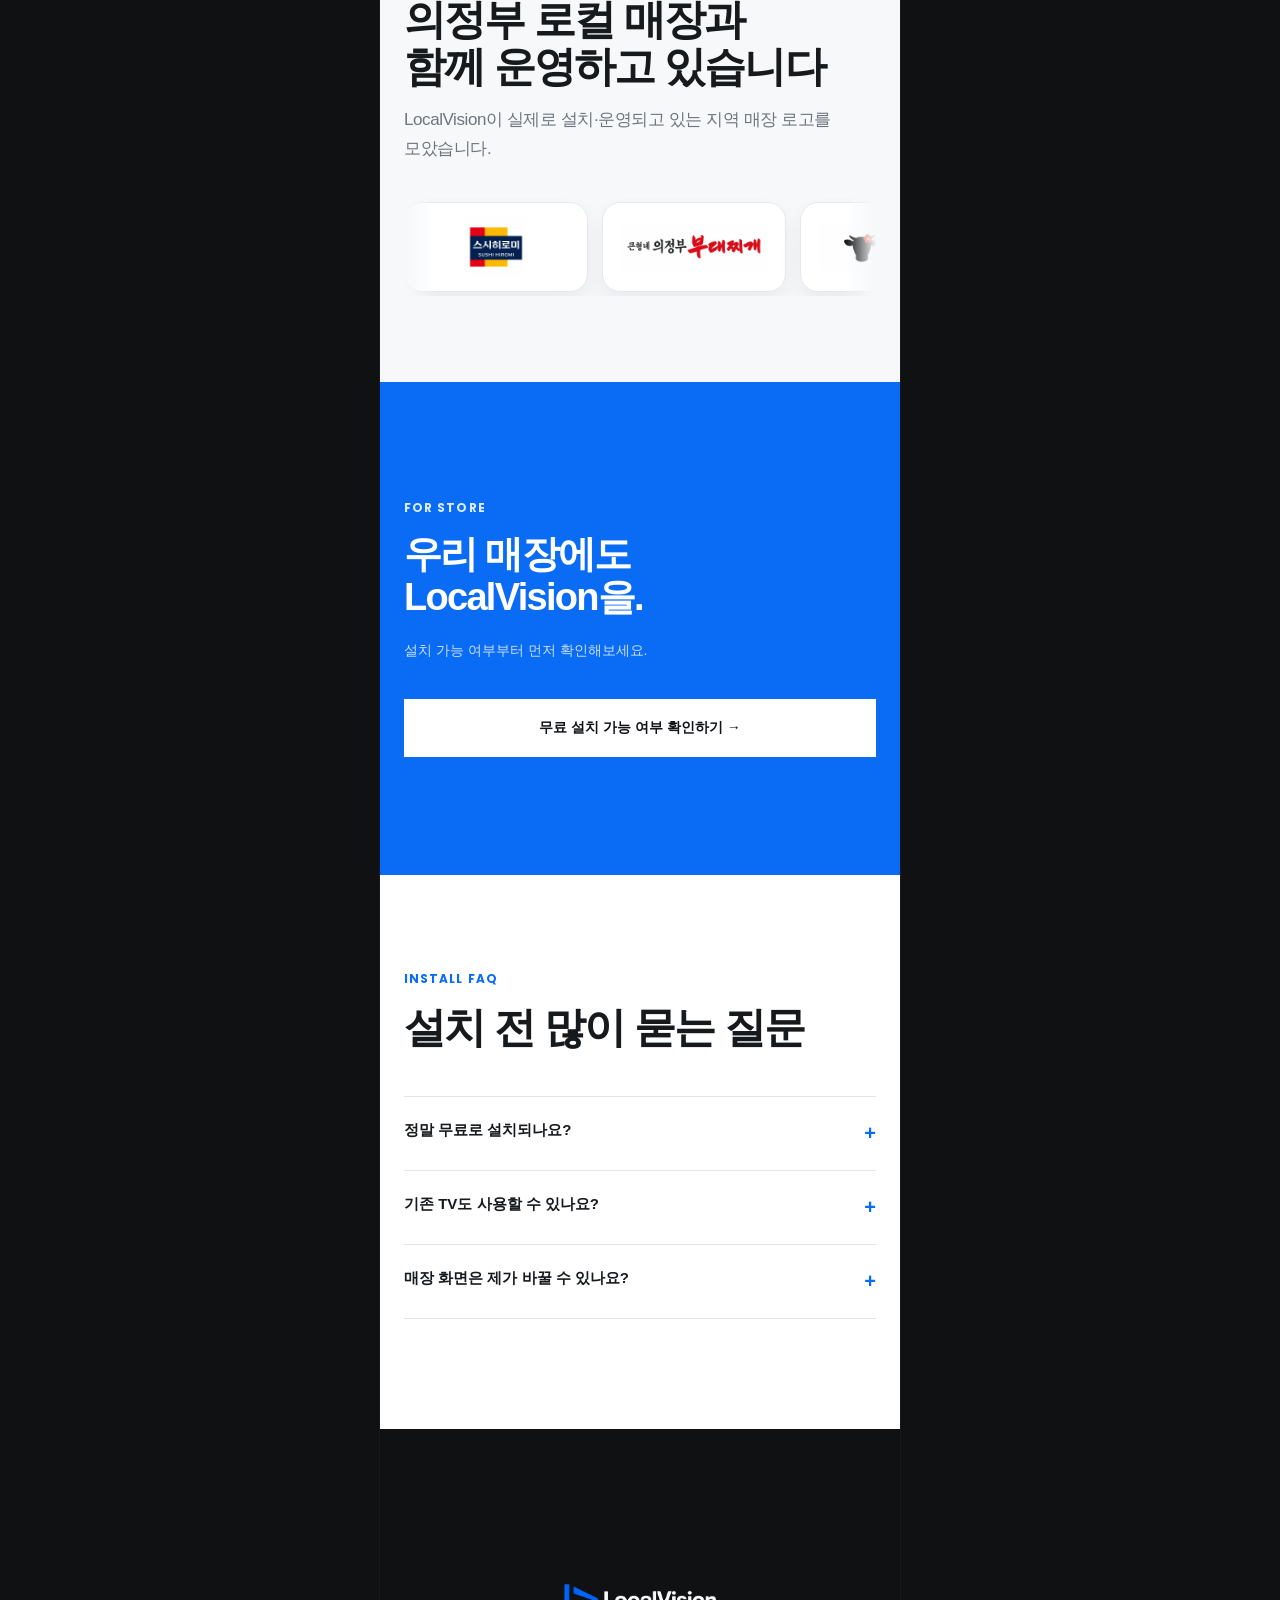
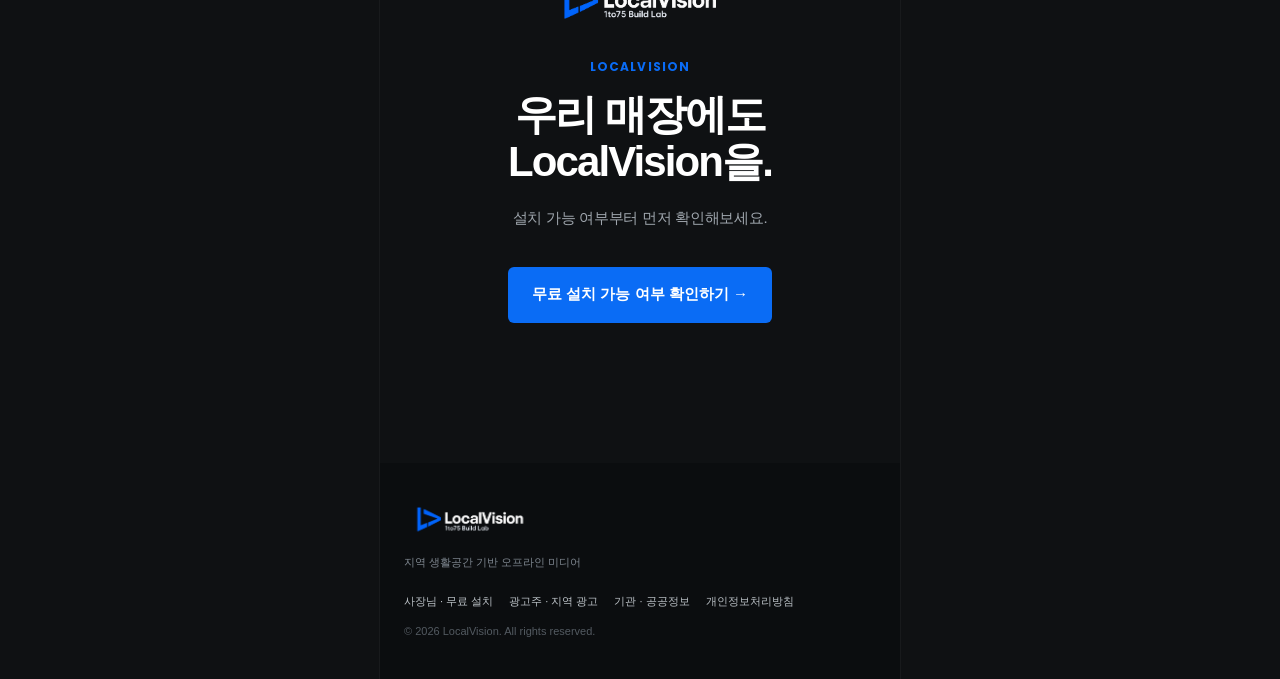
==== commit eb7b2d1a: "Add files via upload" ====
--- a/index.html
+++ b/index.html
@@ -8,9 +8,25 @@
   <meta property="og:title" content="LocalVision — 의정부의 일상에 가장 가까운 미디어" />
   <meta property="og:description" content="무료 TV 설치 · 광고 문의 · 공공정보 송출. 사람들이 머무는 생활공간에서 지역과 사람을 연결합니다." />
   <meta property="og:type" content="website" />
-  <meta property="og:image" content="assets/images/hero/hero-poster.webp" />
+  <meta property="og:site_name" content="LocalVision" />
+  <meta property="og:url" content="https://lvhp.vercel.app/" />
+  <meta property="og:image" content="https://lvhp.vercel.app/assets/meta/localvision-share-v2.png" />
+  <meta property="og:image:secure_url" content="https://lvhp.vercel.app/assets/meta/localvision-share-v2.png" />
+  <meta property="og:image:type" content="image/png" />
+  <meta property="og:image:width" content="1200" />
+  <meta property="og:image:height" content="630" />
+  <meta property="og:image:alt" content="LocalVision 로고" />
+  <meta name="twitter:card" content="summary_large_image" />
+  <meta name="twitter:title" content="LocalVision — 의정부의 일상에 가장 가까운 미디어" />
+  <meta name="twitter:description" content="무료 TV 설치 · 광고 문의 · 공공정보 송출. 사람들이 머무는 생활공간에서 지역과 사람을 연결합니다." />
+  <meta name="twitter:image" content="https://lvhp.vercel.app/assets/meta/localvision-share-v2.png" />
+  <link rel="canonical" href="https://lvhp.vercel.app/" />
   <title>LocalVision — 지역 생활공간 기반 오프라인 미디어</title>
-  <link rel="icon" href="assets/icons/favicon.svg" type="image/svg+xml" />
+  <link rel="icon" href="assets/icons/favicon.ico" sizes="any" />
+  <link rel="icon" href="assets/icons/favicon-32x32.png" type="image/png" sizes="32x32" />
+  <link rel="icon" href="assets/icons/favicon-16x16.png" type="image/png" sizes="16x16" />
+  <link rel="apple-touch-icon" href="assets/icons/apple-touch-icon.png" sizes="180x180" />
+  <link rel="manifest" href="site.webmanifest" />
   <link rel="stylesheet" href="css/reset.css" />
   <link rel="stylesheet" href="css/variables.css" />
   <link rel="stylesheet" href="css/global.css" />
--- a/css/mode.css
+++ b/css/mode.css
@@ -428,7 +428,7 @@
   color:#9AD1FF;
 }
 
-/* 4) moving real operation photos */
+/* 4) real operation photos — v0.3.21 visibility fix */
 .public-space-section .body-lg{
   margin-top:18px;
 }
@@ -438,7 +438,7 @@
   overflow:hidden;
   border:1px solid #E2E7EC;
   background:#F5F7FA;
-  padding:10px 0;
+  padding:12px 0;
 }
 .public-space-marquee::before,
 .public-space-marquee::after{
@@ -446,7 +446,7 @@
   position:absolute;
   top:0;
   bottom:0;
-  width:32px;
+  width:28px;
   z-index:2;
   pointer-events:none;
 }
@@ -460,12 +460,13 @@
 }
 .public-space-marquee-track{
   display:flex;
-  gap:12px;
+  gap:14px;
   width:max-content;
-  animation:publicMarqueeRight 26s linear infinite;
+  animation:publicMarqueeRight 34s linear infinite;
+  will-change:transform;
 }
 .public-space-card{
-  flex:0 0 212px;
+  flex:0 0 292px;
   background:#fff;
   border:1px solid #E2E7EC;
   box-shadow:0 10px 24px rgba(16,30,52,.06);
@@ -473,7 +474,7 @@
 }
 .public-space-card figure{
   margin:0;
-  aspect-ratio:4/5;
+  aspect-ratio:4/3;
   overflow:hidden;
   background:#DCE2E8;
 }
@@ -482,9 +483,10 @@
   width:100%;
   height:100%;
   object-fit:cover;
+  object-position:center center;
 }
 .public-space-card div{
-  padding:12px 12px 14px;
+  padding:13px 14px 16px;
 }
 .public-space-card small{
   display:block;
@@ -495,7 +497,7 @@
 .public-space-card b{
   display:block;
   margin-top:6px;
-  font-size:15px;
+  font-size:16px;
   line-height:1.3;
   letter-spacing:-.03em;
 }
@@ -531,8 +533,38 @@
   .public-example-accordion .content-image-panel.is-active{
     flex:4.9 1 0;
   }
+  .public-space-marquee{
+    overflow-x:auto;
+    overflow-y:hidden;
+    padding:10px 16px 14px;
+    scroll-snap-type:x mandatory;
+    scroll-padding-inline:16px;
+    -webkit-overflow-scrolling:touch;
+    scrollbar-width:none;
+    overscroll-behavior-x:contain;
+  }
+  .public-space-marquee::-webkit-scrollbar{
+    display:none;
+  }
+  .public-space-marquee::before,
+  .public-space-marquee::after{
+    display:none;
+  }
+  .public-space-marquee-track{
+    gap:12px;
+    animation:none!important;
+    transform:none!important;
+    will-change:auto;
+  }
   .public-space-card{
-    flex-basis:196px;
+    flex:0 0 min(82vw,320px);
+    scroll-snap-align:center;
+  }
+  .public-space-card[aria-hidden="true"]{
+    display:none;
+  }
+  .public-space-card figure{
+    aspect-ratio:4/3;
   }
 }
 
